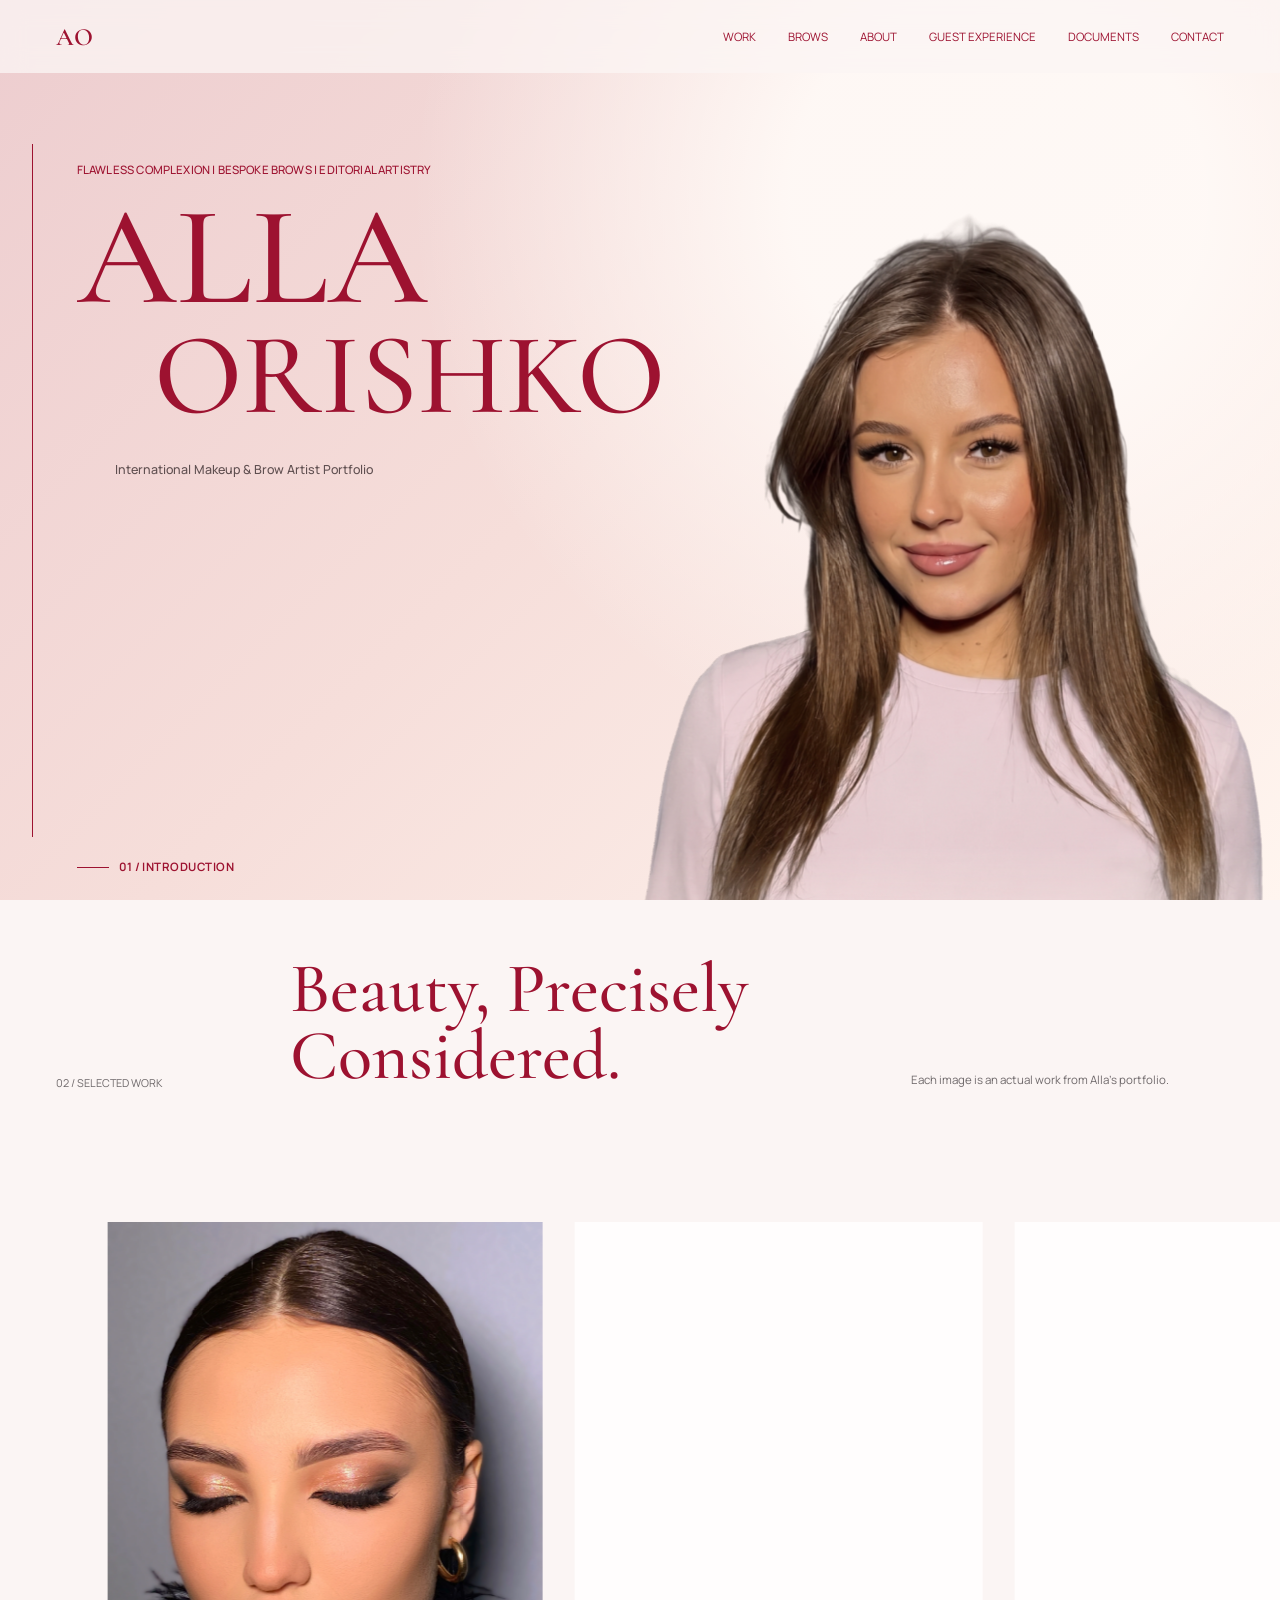
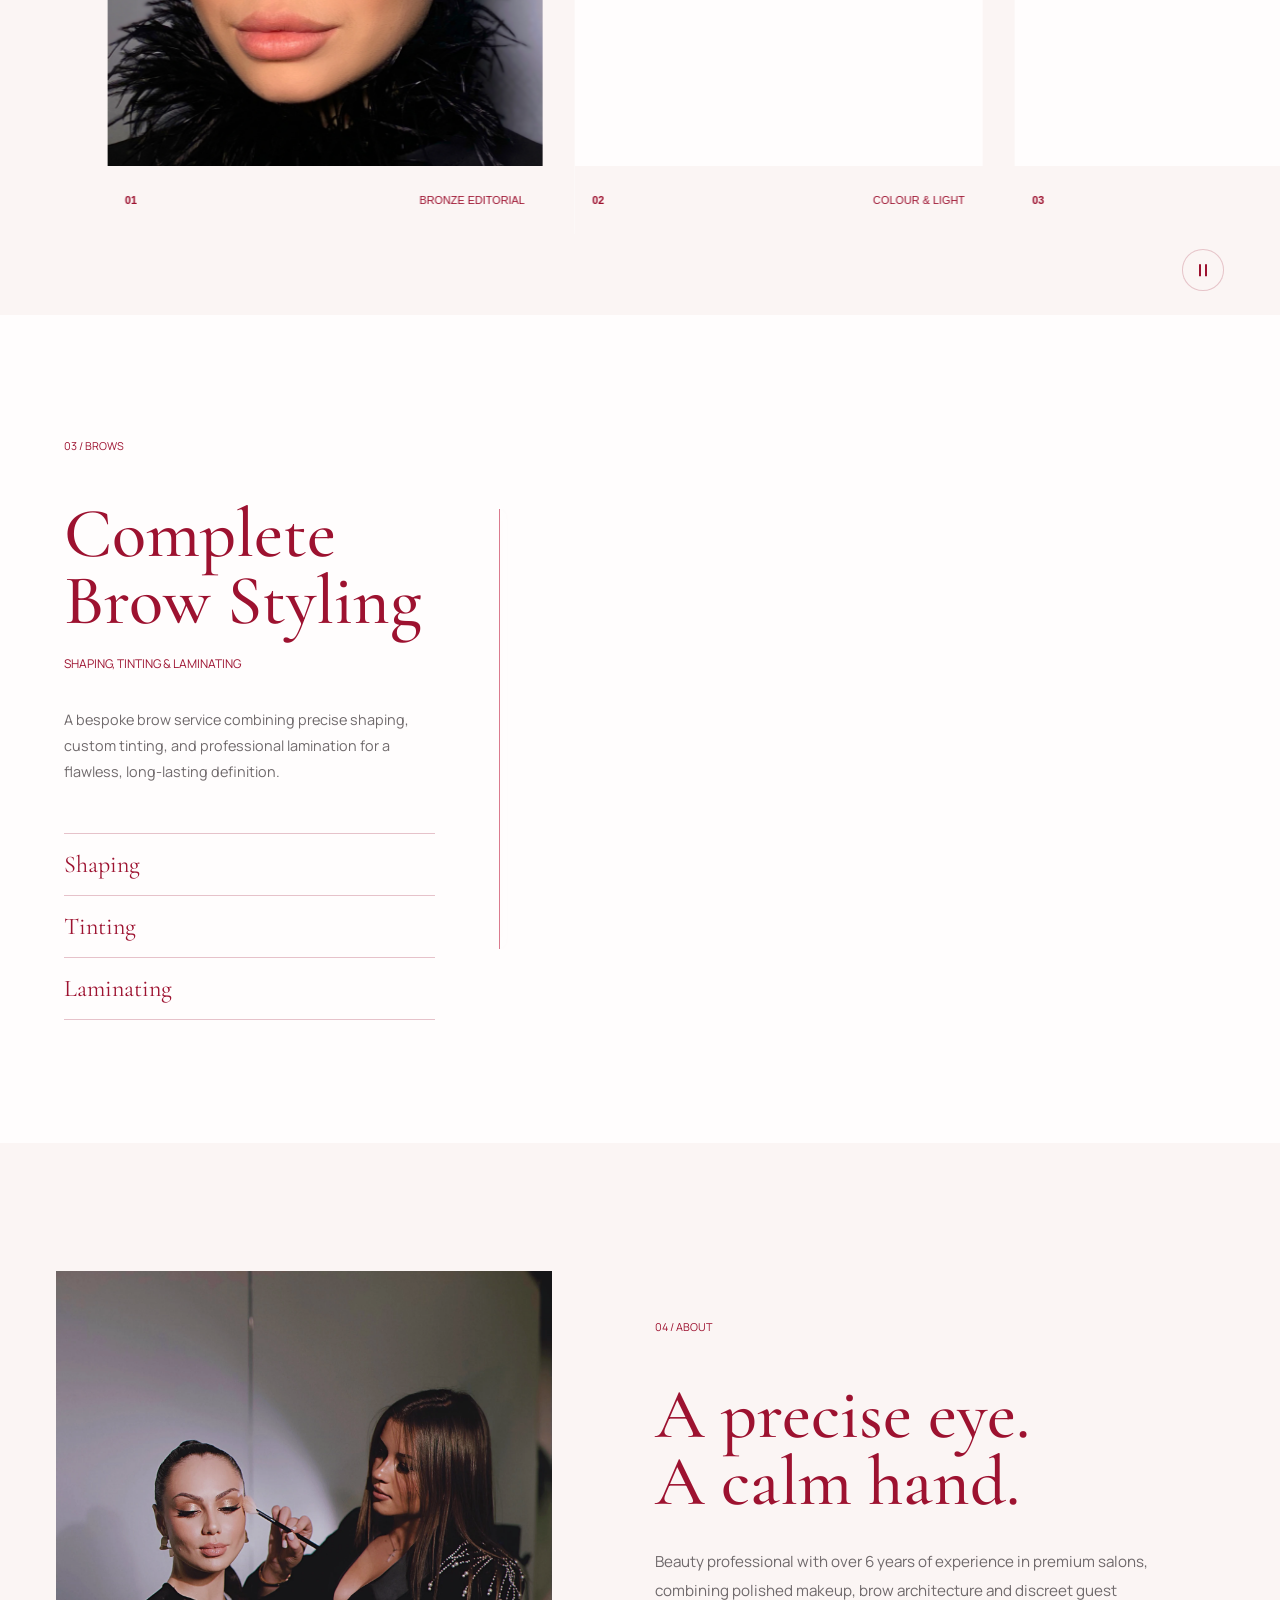
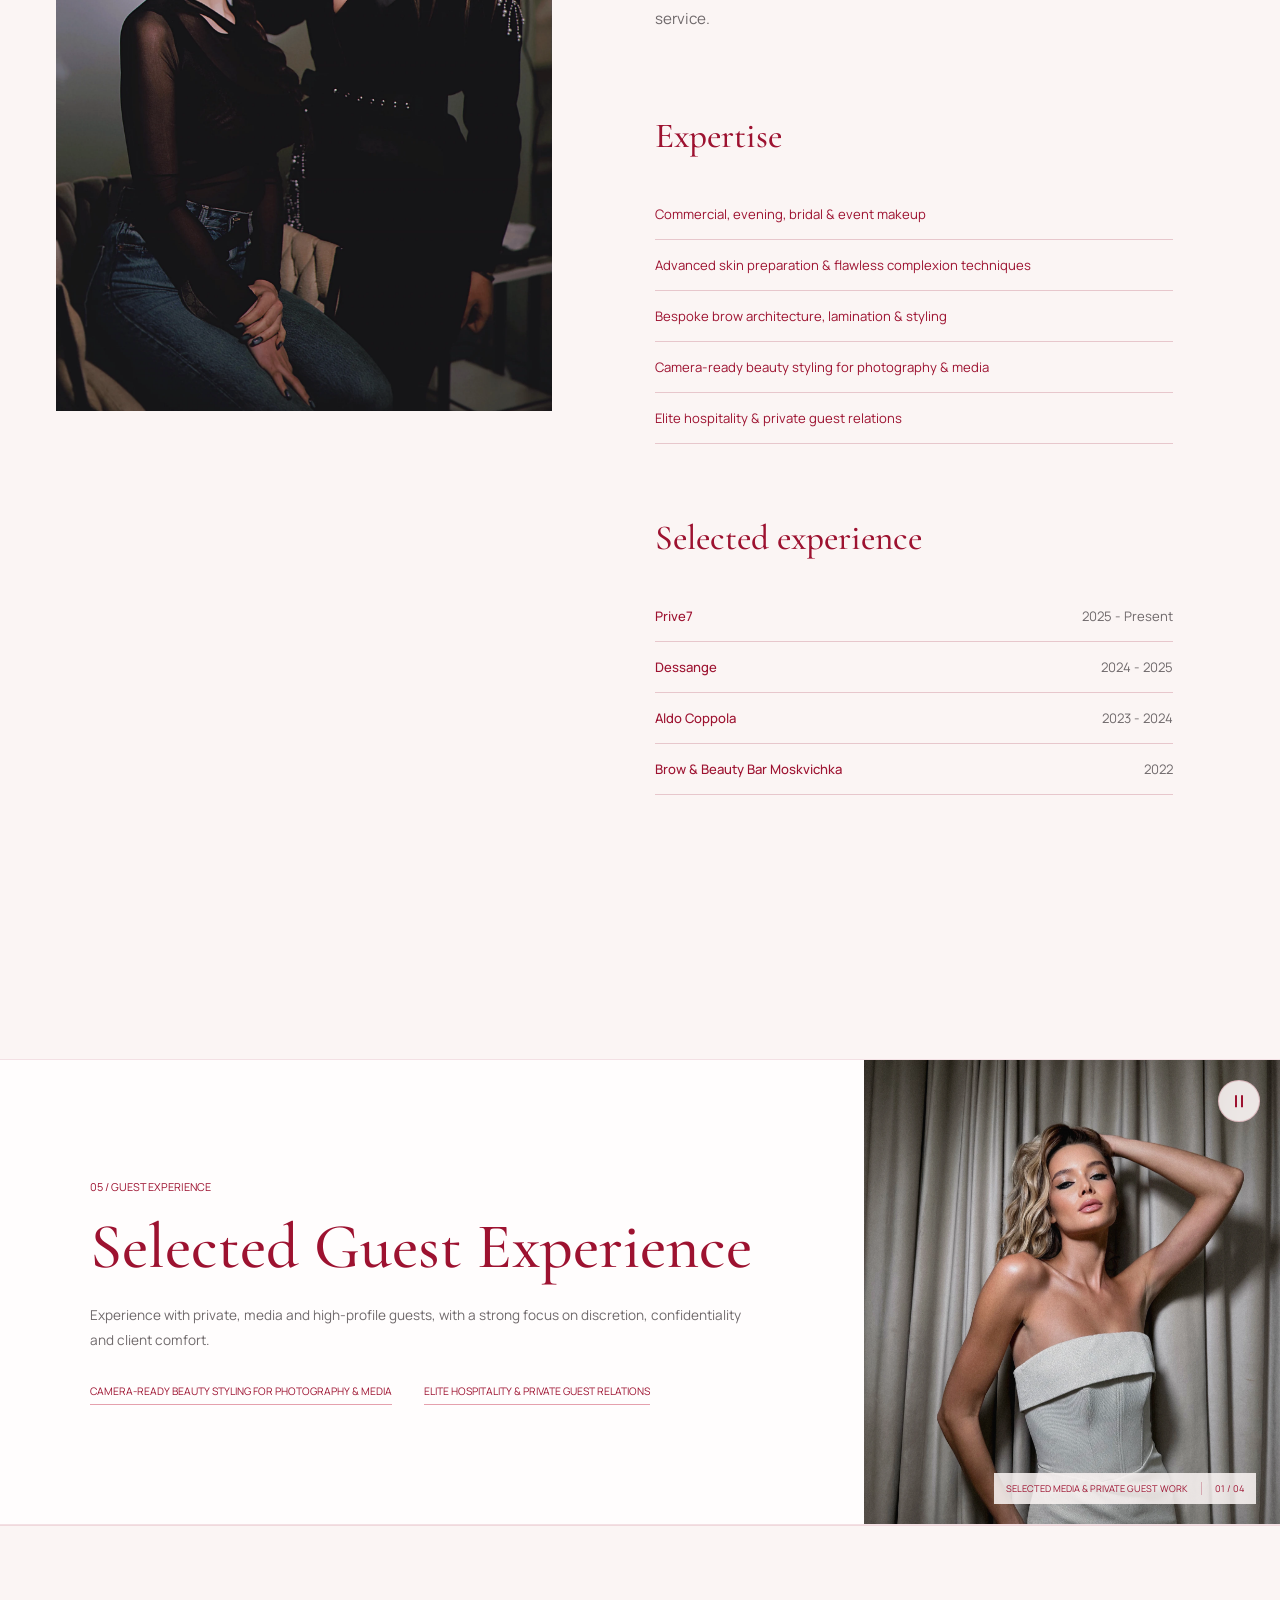
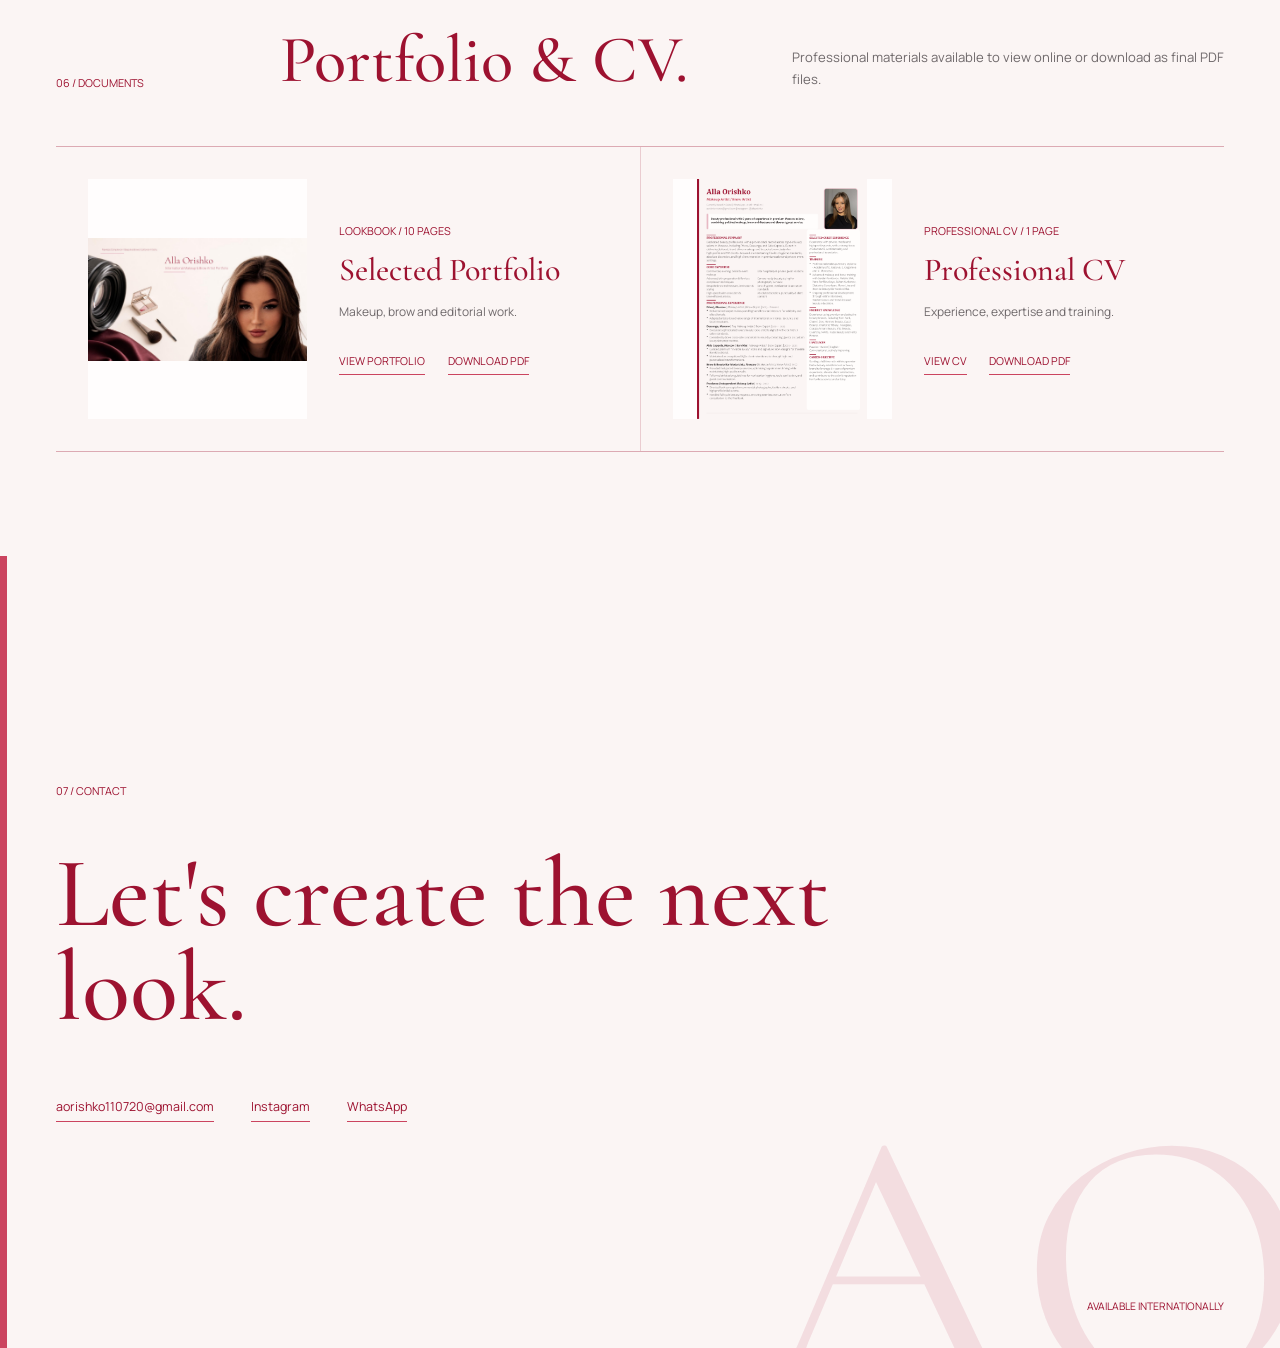
==== index.html @ 46d28783 "Replace guest experience portfolio images" ====
<!doctype html>
<html lang="en">
  <head>
    <meta charset="UTF-8" />
    <meta name="viewport" content="width=device-width, initial-scale=1, viewport-fit=cover" />
    <meta
      name="description"
      content="Alla Orishko, international makeup and brow artist. Selected beauty, editorial and brow work."
    />
    <meta property="og:title" content="Alla Orishko | Makeup &amp; Brow Artist" />
    <meta
      property="og:description"
      content="International makeup and brow artistry, selected client work and professional materials."
    />
    <meta property="og:type" content="website" />
    <meta property="og:url" content="https://aivideomotionru-cloud.github.io/alla-orishko-portfolio/" />
    <meta
      property="og:image"
      content="https://aivideomotionru-cloud.github.io/alla-orishko-portfolio/assets/alla-orishko-social.jpg"
    />
    <meta property="og:image:alt" content="Alla Orishko, international makeup and brow artist" />
    <meta name="twitter:card" content="summary_large_image" />
    <title>Alla Orishko | Makeup &amp; Brow Artist</title>
    <link rel="canonical" href="https://aivideomotionru-cloud.github.io/alla-orishko-portfolio/" />
    <link rel="icon" type="image/png" href="assets/favicon.png" />
    <link rel="stylesheet" href="styles.css?v=84" />
    <link rel="stylesheet" href="hero-rebuild.css?v=1" />
  </head>
  <body>
    <div class="scroll-progress" aria-hidden="true"></div>

    <header class="site-header">
      <a class="wordmark" href="#top" aria-label="Alla Orishko home">AO</a>
      <nav class="desktop-nav" aria-label="Primary navigation">
        <a href="#work">Work</a>
        <a href="#brows">Brows</a>
        <a href="#about">About</a>
        <a href="#guests">Guest Experience</a>
        <a href="#materials">Documents</a>
        <a href="#contact">Contact</a>
      </nav>
      <button class="menu-toggle" type="button" aria-expanded="false" aria-controls="mobile-menu">
        <span>Menu</span>
      </button>
    </header>

    <nav class="mobile-menu" id="mobile-menu" aria-label="Mobile navigation" hidden>
      <a href="#work">Work</a>
      <a href="#brows">Brows</a>
      <a href="#about">About</a>
      <a href="#guests">Guest Experience</a>
      <a href="#materials">Documents</a>
      <a href="#contact">Contact</a>
    </nav>

    <main id="top">
      <section class="hero" aria-labelledby="hero-title">
        <div class="hero-copy">
          <p class="hero-kicker reveal-copy">Flawless Complexion | Bespoke Brows | Editorial Artistry</p>
          <h1 id="hero-title" aria-label="Alla Orishko">
            <span class="title-line"><span>Alla</span></span>
            <span class="title-line title-line-surname"><span>Orishko</span></span>
          </h1>
          <p class="hero-note reveal-copy">International Makeup &amp; Brow Artist Portfolio</p>
        </div>

        <div class="hero-thread" aria-hidden="true"></div>
        <div class="hero-portrait-wrap" aria-label="Portrait of Alla Orishko">
          <img
            class="hero-portrait"
            src="assets/alla-higgsfield-fullsize-clean-v1.png"
            alt="Alla Orishko"
            width="1792"
            height="2400"
            decoding="async"
            fetchpriority="high"
          />
        </div>

        <p class="hero-index" aria-hidden="true">01 / INTRODUCTION</p>
        <a class="scroll-cue" href="#work" aria-label="Scroll to selected work">
          <span>Scroll</span>
          <span class="scroll-cue-line"></span>
        </a>
      </section>

      <section class="work-section" id="work" aria-labelledby="work-title">
        <div class="section-heading reveal-on-scroll">
          <p class="section-number">02 / SELECTED WORK</p>
          <h2 id="work-title">Beauty, Precisely Considered.</h2>
          <span>Each image is an actual work from Alla's portfolio.</span>
        </div>

        <div class="work-stage">
          <div class="work-viewport">
            <div class="work-track">
              <button class="work-frame work-frame-four-five" type="button" data-work="0">
                <img src="assets/work-bronze-original.webp" alt="Bronze editorial eye makeup by Alla Orishko" loading="lazy" decoding="async" />
                <span><b>01</b> Bronze Editorial</span>
              </button>
              <button class="work-frame work-frame-portrait" type="button" data-work="1">
                <img
                  src="assets/work-replacement-11.webp"
                  alt="Editorial green eye makeup and luminous skin by Alla Orishko"
                  loading="lazy"
                  decoding="async"
                />
                <span><b>02</b> Colour &amp; Light</span>
              </button>
              <button class="work-frame work-frame-soft-portrait" type="button" data-work="2">
                <img
                  src="assets/work-contemporary-nude.webp"
                  alt="Contemporary nude makeup with a soft satin finish by Alla Orishko"
                  loading="lazy"
                  decoding="async"
                />
                <span><b>03</b> Contemporary Nude</span>
              </button>
              <button class="work-frame work-frame-portrait" type="button" data-work="3">
                <img
                  src="assets/work-precision-liner.webp"
                  alt="Precision graphic liner and luminous complexion by Alla Orishko"
                  loading="lazy"
                  decoding="async"
                />
                <span><b>04</b> Precision Liner</span>
              </button>
            </div>
          </div>
          <button class="motion-toggle work-motion-toggle" type="button" aria-label="Pause work gallery" aria-pressed="false" title="Pause gallery">
            <span aria-hidden="true"></span>
          </button>
        </div>
      </section>

      <section class="brow-section" id="brows" aria-labelledby="brow-title">
        <div class="brow-copy reveal-on-scroll">
          <p class="section-number">03 / BROWS</p>
          <h2 id="brow-title">Complete Brow Styling</h2>
          <p class="brow-subtitle">Shaping, Tinting &amp; Laminating</p>
          <p>
            A bespoke brow service combining precise shaping, custom tinting, and professional
            lamination for a flawless, long-lasting definition.
          </p>
          <div class="service-list" aria-label="Brow services">
            <span>Shaping</span>
            <span>Tinting</span>
            <span>Laminating</span>
          </div>
        </div>
        <div class="brow-image reveal-on-scroll">
          <img
            src="assets/brow-complete-styling.webp"
            alt="Complete brow styling by Alla Orishko"
            loading="lazy"
            decoding="async"
          />
          <div class="focus-sweep" aria-hidden="true"></div>
        </div>
      </section>

      <section class="about-section" id="about" aria-labelledby="about-title">
        <div class="about-portrait reveal-on-scroll">
          <img src="assets/about-alla-at-work.webp" alt="Alla Orishko applying makeup to a client" loading="lazy" decoding="async" />
        </div>
        <div class="about-copy">
          <div class="about-intro reveal-on-scroll">
            <p class="section-number">04 / ABOUT</p>
            <h2 id="about-title">A precise eye.<br />A calm hand.</h2>
            <p>
              Beauty professional with over 6 years of experience in premium salons, combining
              polished makeup, brow architecture and discreet guest service.
            </p>
          </div>

          <div class="expertise reveal-on-scroll">
            <h3>Expertise</h3>
            <ul>
              <li>Commercial, evening, bridal &amp; event makeup</li>
              <li>Advanced skin preparation &amp; flawless complexion techniques</li>
              <li>Bespoke brow architecture, lamination &amp; styling</li>
              <li>Camera-ready beauty styling for photography &amp; media</li>
              <li>Elite hospitality &amp; private guest relations</li>
            </ul>
          </div>

          <div class="experience reveal-on-scroll">
            <h3>Selected experience</h3>
            <p><strong>Prive7</strong><span>2025 - Present</span></p>
            <p><strong>Dessange</strong><span>2024 - 2025</span></p>
            <p><strong>Aldo Coppola</strong><span>2023 - 2024</span></p>
            <p><strong>Brow &amp; Beauty Bar Moskvichka</strong><span>2022</span></p>
          </div>
        </div>
      </section>

      <section class="guest-section" id="guests" aria-labelledby="guest-title">
        <div class="guest-copy reveal-on-scroll">
          <p class="section-number">05 / GUEST EXPERIENCE</p>
          <h2 id="guest-title">Selected Guest Experience</h2>
          <p>
            Experience with private, media and high-profile guests, with a strong focus on
            discretion, confidentiality and client comfort.
          </p>
          <div class="guest-details" aria-label="Guest service expertise">
            <span>Camera-ready beauty styling for photography &amp; media</span>
            <span>Elite hospitality &amp; private guest relations</span>
          </div>
        </div>
        <figure class="guest-image reveal-on-scroll" aria-label="Selected guest makeup gallery">
          <button
            class="guest-carousel"
            type="button"
            aria-label="Enlarge the current selected guest work"
          >
            <img
              class="guest-slide guest-slide-01 is-active"
              src="assets/guest-portfolio-01.webp"
              alt="Editorial evening makeup from Alla Orishko's portfolio"
              aria-hidden="false"
              loading="lazy"
              decoding="async"
            />
            <img
              class="guest-slide guest-slide-02"
              src="assets/guest-portfolio-02.webp"
              alt="Luminous eye makeup from Alla Orishko's portfolio"
              aria-hidden="true"
              loading="lazy"
              decoding="async"
            />
            <img
              class="guest-slide guest-slide-03"
              src="assets/guest-portfolio-03.webp"
              alt="Camera-ready beauty makeup from Alla Orishko's portfolio"
              aria-hidden="true"
              loading="lazy"
              decoding="async"
            />
            <img
              class="guest-slide guest-slide-04"
              src="assets/guest-portfolio-04.webp"
              alt="Polished editorial makeup from Alla Orishko's portfolio"
              aria-hidden="true"
              loading="lazy"
              decoding="async"
            />
          </button>
          <figcaption>
            <span class="guest-caption-label">Selected media &amp; private guest work</span>
            <span class="guest-counter" aria-hidden="true">01 / 04</span>
          </figcaption>
          <button class="motion-toggle guest-motion-toggle" type="button" aria-label="Pause client gallery" aria-pressed="false" title="Pause gallery">
            <span aria-hidden="true"></span>
          </button>
        </figure>
      </section>

      <section class="materials-section" id="materials" aria-labelledby="materials-title">
        <div class="materials-heading reveal-on-scroll">
          <p class="section-number">06 / DOCUMENTS</p>
          <h2 id="materials-title">Portfolio &amp; CV.</h2>
          <p>Professional materials available to view online or download as final PDF files.</p>
        </div>

        <div class="materials-grid">
          <article class="material-item reveal-on-scroll">
            <a class="material-preview material-preview-wide" href="portfolio.html" aria-label="View Alla Orishko portfolio">
              <img src="assets/portfolio-cover.jpg" alt="Alla Orishko portfolio cover" loading="lazy" decoding="async" />
            </a>
            <div class="material-copy">
              <p>Lookbook / 10 pages</p>
              <h3>Selected Portfolio</h3>
              <span>Makeup, brow and editorial work.</span>
              <div class="material-actions">
                <a href="portfolio.html">View portfolio</a>
                <a href="documents/Alla_Orishko_Portfolio.pdf" download>Download PDF</a>
              </div>
            </div>
          </article>

          <article class="material-item reveal-on-scroll">
            <a class="material-preview material-preview-cv" href="cv.html" aria-label="View Alla Orishko CV">
              <img src="assets/cv-cover.png" alt="Alla Orishko professional CV" loading="lazy" decoding="async" />
            </a>
            <div class="material-copy">
              <p>Professional CV / 1 page</p>
              <h3>Professional CV</h3>
              <span>Experience, expertise and training.</span>
              <div class="material-actions">
                <a href="cv.html">View CV</a>
                <a href="documents/Alla_Orishko_CV.pdf" download>Download PDF</a>
              </div>
            </div>
          </article>
        </div>
      </section>

      <section class="contact-section" id="contact" aria-labelledby="contact-title">
        <p class="section-number">07 / CONTACT</p>
        <h2 id="contact-title">Let's create the next look.</h2>
        <div class="contact-links">
          <a href="mailto:aorishko110720@gmail.com">aorishko110720@gmail.com</a>
          <a href="https://www.instagram.com/allaorishko/" target="_blank" rel="noreferrer">Instagram</a>
          <a href="https://wa.me/79181179600" target="_blank" rel="noreferrer">WhatsApp</a>
        </div>
        <p class="availability">Available internationally</p>
      </section>
    </main>

    <dialog class="work-dialog" aria-label="Selected work viewer">
      <button class="dialog-close" type="button" aria-label="Close viewer">Close</button>
      <button class="dialog-arrow dialog-prev" type="button" aria-label="Previous work">Previous</button>
      <figure>
        <img src="assets/work-bronze-original.webp" alt="" />
        <figcaption><span>01 / 04</span><strong>Bronze Editorial</strong></figcaption>
      </figure>
      <button class="dialog-arrow dialog-next" type="button" aria-label="Next work">Next</button>
    </dialog>

    <dialog class="work-dialog guest-dialog" aria-label="Selected guest work viewer">
      <button class="dialog-close guest-dialog-close" type="button" aria-label="Close viewer">Close</button>
      <figure>
        <img src="assets/work-tina-aligned.webp" alt="" />
        <figcaption>
          <span>Selected media &amp; private guest work</span>
          <strong class="guest-dialog-count">01 / 04</strong>
        </figcaption>
      </figure>
    </dialog>

    <script src="app.js?v=32"></script>
  </body>
</html>
---- styles.css ----
@font-face {
  font-family: "Cormorant Alla";
  src: url("assets/CormorantGaramond.woff2") format("woff2");
  font-display: swap;
}

@font-face {
  font-family: "Manrope Alla";
  src: url("assets/Manrope.woff2") format("woff2");
  font-display: swap;
}

:root {
  --paper: #fbf5f4;
  --white: #fffdfd;
  --ink: #9d1230;
  --muted: #6f696b;
  --wine: #9d1230;
  --rose: #cb445f;
  --blush: #e8b9c4;
  --silver: #c8b5b0;
  --serif: "Cormorant Alla", Georgia, serif;
  --sans: "Manrope Alla", Arial, sans-serif;
  --page-pad: 3.5rem;
}

* {
  box-sizing: border-box;
}

html {
  scroll-behavior: smooth;
  background: var(--paper);
}

body {
  margin: 0;
  color: var(--ink);
  background: var(--paper);
  font-family: var(--sans);
  letter-spacing: 0;
  overflow-x: hidden;
}

body.menu-open {
  overflow: hidden;
}

body.dialog-open {
  position: fixed;
  right: 0;
  left: 0;
  width: 100%;
  overflow: hidden;
}

button,
a {
  color: inherit;
}

a {
  text-decoration: none;
}

img {
  display: block;
  max-width: 100%;
}

.scroll-progress {
  position: fixed;
  inset: 0 auto auto 0;
  z-index: 100;
  width: 0;
  height: 3px;
  background: var(--wine);
  pointer-events: none;
}

.site-header {
  position: fixed;
  inset: 0 0 auto 0;
  z-index: 80;
  display: flex;
  align-items: center;
  justify-content: space-between;
  padding: 1.35rem var(--page-pad);
  color: var(--ink);
  background: rgba(251, 245, 244, 0.78);
  backdrop-filter: blur(12px);
  mix-blend-mode: normal;
}

.wordmark {
  font-family: var(--serif);
  font-size: 1.55rem;
  font-weight: 600;
}

.desktop-nav {
  display: flex;
  gap: 2rem;
  font-size: 0.72rem;
  text-transform: uppercase;
}

.desktop-nav a,
.menu-toggle {
  position: relative;
}

.desktop-nav a::after,
.menu-toggle::after {
  position: absolute;
  right: 0;
  bottom: -0.35rem;
  left: 0;
  height: 1px;
  background: var(--wine);
  content: "";
  transform: scaleX(0);
  transform-origin: right;
  transition: transform 280ms ease;
}

.desktop-nav a:hover::after,
.desktop-nav a:focus-visible::after,
.menu-toggle:hover::after,
.menu-toggle:focus-visible::after {
  transform: scaleX(1);
  transform-origin: left;
}

.menu-toggle {
  display: none;
  border: 0;
  padding: 0;
  background: transparent;
  font: inherit;
  font-size: 0.72rem;
  text-transform: uppercase;
  cursor: pointer;
}

.mobile-menu {
  position: fixed;
  inset: 0;
  z-index: 70;
  display: grid;
  align-content: center;
  gap: 0.4rem;
  padding: var(--page-pad);
  background: var(--paper);
}

.mobile-menu[hidden] {
  display: none;
}

.mobile-menu a {
  font-family: var(--serif);
  font-size: 3rem;
  line-height: 1;
}

.hero {
  position: relative;
  min-height: 92svh;
  overflow: hidden;
  background: var(--paper);
  isolation: isolate;
}

.hero::before {
  position: absolute;
  inset: 0 auto 0 50%;
  z-index: 1;
  width: 1px;
  background: rgba(157, 18, 48, 0.07);
  content: "";
}

.hero-light-scene {
  position: absolute;
  inset: 0;
  z-index: 0;
  overflow: hidden;
  pointer-events: none;
}

.hero-light-scene img {
  width: 104%;
  height: 104%;
  max-width: none;
  object-fit: cover;
  object-position: center;
  transform: translate3d(-2%, -2%, 0) scale(1.02);
  animation: beauty-light-drift 14s ease-in-out infinite alternate;
  will-change: transform;
}

.hero-light-scene .hero-background-art {
  object-position: center bottom;
}

@keyframes beauty-light-drift {
  from {
    transform: translate3d(-2.5%, -2%, 0) scale(1.02);
  }

  to {
    transform: translate3d(-0.5%, -1%, 0) scale(1.055);
  }
}

.hero-copy {
  position: absolute;
  top: 22%;
  left: var(--page-pad);
  z-index: 5;
  width: min(52rem, 57vw);
}

.hero-kicker,
.hero-note,
.text-link,
.section-number,
.section-heading > p {
  font-size: 0.68rem;
  text-transform: uppercase;
}

.hero-kicker {
  position: relative;
  z-index: 4;
  margin: 0 0 1.75rem;
  color: var(--wine);
}

.hero h1 {
  position: relative;
  z-index: 1;
  margin: 0;
  color: var(--wine);
  font-family: var(--serif);
  font-size: 11.2rem;
  font-weight: 500;
  line-height: 0.72;
  text-transform: uppercase;
}

.title-line {
  display: block;
  overflow: hidden;
  padding-bottom: 0.12em;
  will-change: transform;
}

.title-line > span {
  display: block;
  transform: translateY(115%);
}

.title-line-indent {
  margin-left: 2.75rem;
}

.title-line-surname {
  margin-top: 0.05em;
  margin-left: 7.5rem;
  font-size: 0.82em;
  line-height: 0.78;
}

.hero-note {
  position: relative;
  z-index: 4;
  width: 21rem;
  margin: 2.3rem 0 1.6rem 3rem;
  color: var(--muted);
  line-height: 1.8;
  text-transform: none;
}

.text-link {
  position: relative;
  z-index: 4;
  display: inline-block;
  margin-left: 3rem;
  padding-bottom: 0.35rem;
  border-bottom: 1px solid var(--rose);
}

.reveal-copy {
  opacity: 0;
  transform: translateY(16px);
}

.hero-portrait-wrap {
  position: absolute;
  right: -1.5%;
  bottom: -8%;
  z-index: 2;
  width: min(49rem, 51vw);
  height: 94%;
  overflow: visible;
  clip-path: inset(100% 0 0 0);
}

.hero-portrait-wrap::after {
  display: none;
  position: absolute;
  inset: 48% 0 0;
  z-index: 2;
  pointer-events: none;
  background: linear-gradient(
    to bottom,
    transparent 0%,
    rgba(251, 245, 244, 0.08) 12%,
    rgba(232, 185, 196, 0.24) 35%,
    rgba(251, 245, 244, 0.76) 68%,
    var(--paper) 92%
  );
  content: "";
  -webkit-mask-image: linear-gradient(
    to right,
    transparent 0%,
    rgba(0, 0, 0, 0.12) 12%,
    rgba(0, 0, 0, 0.62) 30%,
    #000 48%
  );
  mask-image: linear-gradient(
    to right,
    transparent 0%,
    rgba(0, 0, 0, 0.12) 12%,
    rgba(0, 0, 0, 0.62) 30%,
    #000 48%
  );
}

.hero-portrait-wrap::before {
  display: none;
  position: absolute;
  inset: 47% auto 0 0;
  z-index: 3;
  width: 57%;
  pointer-events: none;
  background: radial-gradient(
    ellipse 112% 100% at 0% 100%,
    var(--paper) 0%,
    rgba(251, 245, 244, 0.98) 28%,
    rgba(251, 245, 244, 0.78) 46%,
    rgba(251, 245, 244, 0.3) 64%,
    transparent 82%
  );
  content: "";
}

.hero-architecture {
  position: absolute;
  inset: 0;
  z-index: 0;
  width: 100%;
  height: 100%;
  margin: 0;
  overflow: hidden;
  opacity: 0.92;
}

.hero-architecture img {
  width: 100%;
  height: 100%;
  object-fit: cover;
  object-position: center bottom;
}

.hero-runway-foreground {
  position: absolute;
  inset: 0;
  z-index: 3;
  width: 100%;
  height: 100%;
  margin: 0;
  overflow: hidden;
  pointer-events: none;
  -webkit-mask-image: linear-gradient(
    to bottom,
    transparent 0%,
    transparent 72%,
    rgba(0, 0, 0, 0.42) 80%,
    #000 88%
  );
  mask-image: linear-gradient(
    to bottom,
    transparent 0%,
    transparent 72%,
    rgba(0, 0, 0, 0.42) 80%,
    #000 88%
  );
}

.hero-runway-foreground img {
  width: 100%;
  height: 100%;
  object-fit: cover;
  object-position: center bottom;
}

.hero-backdrop {
  position: absolute;
  top: 70%;
  right: 0;
  z-index: 3;
  width: 48vw;
  height: 6.5rem;
  overflow: hidden;
  border-top: 1px solid rgba(157, 18, 48, 0.28);
  border-bottom: 1px solid rgba(157, 18, 48, 0.28);
}

.hero-backdrop::before {
  content: none;
}

.hero-backdrop::after {
  content: none;
}

.hero-strip {
  position: relative;
  width: 100%;
  height: 100%;
  margin: 0;
  overflow: hidden;
  background: var(--blush);
}

.hero-strip img {
  width: 100%;
  height: 100%;
  object-fit: cover;
  object-position: center 24%;
  filter: saturate(0.84) contrast(0.96);
}

.hero-portrait {
  position: absolute;
  top: auto;
  right: 0;
  bottom: 0;
  left: auto;
  width: 100%;
  max-width: 100%;
  height: 100%;
  object-fit: contain;
  object-position: center bottom;
  transform: none;
  mask-image: linear-gradient(
    to bottom,
    #000 0%,
    #000 82%,
    rgba(0, 0, 0, 0.92) 87%,
    rgba(0, 0, 0, 0.48) 93%,
    transparent 100%
  );
  -webkit-mask-image: linear-gradient(
    to bottom,
    #000 0%,
    #000 82%,
    rgba(0, 0, 0, 0.92) 87%,
    rgba(0, 0, 0, 0.48) 93%,
    transparent 100%
  );
}

.hero-light-haze {
  position: absolute;
  right: 0;
  bottom: 0;
  left: 0;
  z-index: 1;
  height: 20%;
  pointer-events: none;
  background: url("assets/hero-beauty-light-v1.webp") center bottom / 104% auto no-repeat;
  opacity: 0.52;
  -webkit-mask-image: linear-gradient(to bottom, transparent 0%, rgba(0, 0, 0, 0.12) 18%, rgba(0, 0, 0, 0.7) 62%, #000 100%);
  mask-image: linear-gradient(to bottom, transparent 0%, rgba(0, 0, 0, 0.12) 18%, rgba(0, 0, 0, 0.7) 62%, #000 100%);
}

.hero-cloud-veil {
  position: absolute;
  right: -3%;
  bottom: -7%;
  z-index: 3;
  width: min(55rem, 59vw);
  height: 20%;
  overflow: hidden;
  pointer-events: none;
  opacity: 0.64;
  filter: blur(8px);
  transform: scale(1.045);
}

.hero-cloud-veil::before,
.hero-cloud-veil::after {
  position: absolute;
  inset: 0;
  content: "";
}

.hero-cloud-veil::before {
  background:
    linear-gradient(102deg, rgba(232, 185, 196, 0.32) 0%, rgba(251, 245, 244, 0.22) 46%, rgba(232, 185, 196, 0.12) 74%, transparent 100%),
    radial-gradient(ellipse 37% 55% at 12% 74%, rgba(251, 245, 244, 0.86) 0 24%, rgba(232, 185, 196, 0.42) 45%, transparent 72%),
    radial-gradient(ellipse 34% 49% at 89% 72%, rgba(251, 245, 244, 0.84) 0 25%, rgba(232, 185, 196, 0.38) 46%, transparent 73%),
    radial-gradient(ellipse 50% 32% at 51% 95%, rgba(251, 245, 244, 0.68) 0 30%, rgba(232, 185, 196, 0.3) 58%, transparent 79%),
    linear-gradient(to top, rgba(251, 245, 244, 0.88) 0%, rgba(232, 185, 196, 0.28) 34%, transparent 72%);
}

.hero-cloud-veil::after {
  inset: 18% -8% -8%;
  background:
    radial-gradient(ellipse 31% 45% at 26% 65%, rgba(251, 245, 244, 0.56) 0 26%, transparent 70%),
    radial-gradient(ellipse 35% 42% at 73% 68%, rgba(251, 245, 244, 0.52) 0 25%, transparent 72%);
  opacity: 0.72;
  animation: cloud-veil-drift 16s ease-in-out infinite alternate;
}

@keyframes cloud-veil-drift {
  from {
    transform: translate3d(-1.2%, 0, 0) scale(1.01);
  }

  to {
    transform: translate3d(1.2%, -1.5%, 0) scale(1.04);
  }
}

.hero-overprint {
  position: absolute;
  top: 61%;
  right: 28vw;
  z-index: 4;
  margin: 0;
  color: var(--wine);
  font-family: var(--serif);
  font-size: clamp(4.6rem, 7vw, 7.4rem);
  font-weight: 500;
  line-height: 0.8;
  text-transform: uppercase;
  white-space: nowrap;
}

.hero-thread {
  position: absolute;
  z-index: 4;
  top: 19%;
  left: 2.1rem;
  width: 1px;
  height: 0;
  background: var(--wine);
}

.hero-index {
  position: absolute;
  bottom: 2rem;
  left: var(--page-pad);
  z-index: 5;
  margin: 0;
  font-size: 0.58rem;
  color: var(--muted);
}

.scroll-cue {
  display: none;
  position: absolute;
  align-items: center;
  gap: 0.8rem;
  font-size: 0.58rem;
  text-transform: uppercase;
  transform: rotate(90deg) translateX(-100%);
  transform-origin: right bottom;
}

.scroll-cue-line {
  width: 3.4rem;
  height: 1px;
  overflow: hidden;
  background: var(--silver);
}

.work-section {
  padding-top: 3.5rem;
  background: var(--paper);
}

.work-section,
.brow-section,
.about-section,
.guest-section,
.materials-section,
.contact-section {
  scroll-margin-top: 4.75rem;
}

.section-heading {
  display: grid;
  grid-template-columns: 0.55fr 1.6fr 0.85fr;
  align-items: end;
  gap: 2rem;
  padding: 0 var(--page-pad) 3.2rem;
}

.section-heading > p,
.section-heading > span {
  margin: 0;
  color: var(--muted);
}

.section-heading h2,
.brow-copy h2,
.about-copy h2,
.contact-section h2 {
  margin: 0;
  font-family: var(--serif);
  font-size: 4.4rem;
  font-weight: 500;
  line-height: 0.95;
}

.section-heading > span {
  max-width: 17rem;
  font-size: 0.72rem;
  line-height: 1.7;
}

.work-stage {
  position: relative;
  height: min(52rem, 86svh);
}

.work-viewport {
  position: relative;
  display: flex;
  height: 100%;
  align-items: center;
  overflow: hidden;
}

.work-track {
  display: flex;
  width: max-content;
  align-items: center;
  gap: 2rem;
  padding: 0 12vw;
  will-change: transform;
}

.work-frame {
  position: relative;
  display: grid;
  flex: none;
  height: 68vh;
  grid-template-rows: minmax(0, 1fr) 4.25rem;
  overflow: hidden;
  border: 0;
  padding: 0;
  background: var(--white);
  cursor: pointer;
}

.work-frame-clone {
  pointer-events: none;
  cursor: default;
}

.motion-toggle {
  position: absolute;
  z-index: 6;
  width: 2.6rem;
  height: 2.6rem;
  border: 1px solid rgba(157, 18, 48, 0.22);
  border-radius: 50%;
  padding: 0;
  color: var(--wine);
  background: rgba(251, 245, 244, 0.9);
  backdrop-filter: blur(10px);
  cursor: pointer;
}

.motion-toggle span::before,
.motion-toggle span::after {
  position: absolute;
  top: 50%;
  width: 2px;
  height: 0.72rem;
  background: currentColor;
  content: "";
  transform: translateY(-50%);
}

.motion-toggle span::before {
  left: calc(50% - 4px);
}

.motion-toggle span::after {
  right: calc(50% - 4px);
}

.motion-toggle.is-paused span::before {
  left: calc(50% - 3px);
  width: 0;
  height: 0;
  border-top: 6px solid transparent;
  border-bottom: 6px solid transparent;
  border-left: 9px solid currentColor;
  background: transparent;
  transform: translateY(-50%);
}

.motion-toggle.is-paused span::after {
  display: none;
}

.motion-toggle:hover,
.motion-toggle:focus-visible {
  border-color: var(--rose);
  outline: 2px solid transparent;
  background: var(--paper);
}

.work-motion-toggle {
  right: var(--page-pad);
  bottom: 1.5rem;
}

.work-frame-square {
  width: calc(68vh - 4.25rem);
}

.work-frame-portrait {
  width: calc(51vh - 3.1875rem);
}

.work-frame-soft-portrait {
  width: calc(54.675vh - 3.417rem);
}

.work-frame-four-five {
  width: calc(54.4vh - 3.4rem);
}

.work-frame-tina {
  width: 43rem;
  height: 68vh;
}

.work-frame-tina img {
  width: 82%;
  height: 82%;
  align-self: center;
  justify-self: center;
}

.work-frame img {
  width: 100%;
  height: 100%;
  object-fit: contain;
  transition: transform 700ms cubic-bezier(0.2, 0.75, 0.2, 1), filter 500ms ease;
}

.work-frame > span {
  display: flex;
  min-height: 4.25rem;
  align-items: center;
  justify-content: space-between;
  padding: 1rem 1.1rem;
  background: rgba(251, 245, 244, 0.92);
  font-size: 0.68rem;
  text-transform: uppercase;
}

.work-frame:hover img,
.work-frame:focus-visible img {
  transform: scale(1.025);
}

.brow-section {
  display: grid;
  grid-template-columns: 0.78fr 1.22fr;
  min-height: 92svh;
  background: var(--white);
}

.brow-image {
  position: relative;
  min-height: 0;
  aspect-ratio: 16 / 9;
  align-self: center;
  overflow: hidden;
  background: var(--white);
}

.brow-image img {
  width: 100%;
  height: 100%;
  object-fit: contain;
  object-position: center;
}

.brow-image.reveal-on-scroll {
  opacity: 1;
  transform: none;
}

.brow-image::after {
  position: absolute;
  inset: 0;
  z-index: 2;
  background: var(--white);
  content: "";
  transform: translateX(0);
  transition: transform 1150ms cubic-bezier(0.18, 0.76, 0.18, 1);
}

.brow-image.is-visible::after {
  transform: translateX(101%);
}

.focus-sweep {
  position: absolute;
  inset: 0 auto 0 0;
  z-index: 3;
  width: 1px;
  background: rgba(203, 68, 95, 0.7);
  box-shadow: 0 0 14px rgba(251, 245, 244, 0.9);
  animation: focus-sweep 6.5s ease-in-out infinite;
}

@keyframes focus-sweep {
  0%, 18% {
    left: 0;
    opacity: 0;
  }
  48%, 70% {
    left: calc(100% - 1px);
    opacity: 0.72;
  }
  100% {
    left: calc(100% - 1px);
    opacity: 0;
  }
}

.brow-copy {
  align-self: center;
  padding: 6rem 5vw;
}

.section-number {
  margin: 0 0 3rem;
  color: var(--wine);
}

.brow-copy h2 {
  color: var(--wine);
}

.brow-subtitle {
  margin: 1.25rem 0 2.2rem;
  color: var(--wine);
  font-size: 0.75rem;
  text-transform: uppercase;
}

.brow-copy > p:not(.section-number, .brow-subtitle) {
  max-width: 33rem;
  color: var(--muted);
  font-size: 0.9rem;
  line-height: 1.8;
}

.service-list {
  display: grid;
  margin-top: 3rem;
  border-top: 1px solid rgba(157, 18, 48, 0.25);
}

.service-list span {
  padding: 1rem 0;
  border-bottom: 1px solid rgba(157, 18, 48, 0.25);
  font-family: var(--serif);
  font-size: 1.5rem;
  opacity: 0;
  transform: translateX(-18px);
  transition: opacity 700ms ease, transform 800ms cubic-bezier(0.2, 0.72, 0.2, 1);
}

.brow-copy.is-visible .service-list span {
  opacity: 1;
  transform: translateX(0);
}

.brow-copy.is-visible .service-list span:nth-child(2) {
  transition-delay: 100ms;
}

.brow-copy.is-visible .service-list span:nth-child(3) {
  transition-delay: 200ms;
}

.about-section {
  display: grid;
  grid-template-columns: 0.85fr 1.15fr;
  padding: 8rem var(--page-pad);
  background: var(--paper);
}

.about-portrait {
  position: sticky;
  top: 8rem;
  align-self: start;
  height: calc(100svh - 10rem);
  overflow: hidden;
  background: var(--white);
}

.about-portrait img {
  width: 100%;
  height: 100%;
  object-fit: cover;
  object-position: center 46%;
  filter: brightness(1.04) saturate(0.86) contrast(0.96);
}

.about-copy {
  padding: 3rem 4vw 4rem 8vw;
}

.about-copy h2 {
  color: var(--wine);
}

.about-intro > p:last-child {
  max-width: 35rem;
  margin: 2rem 0 5rem;
  color: var(--muted);
  font-size: 0.95rem;
  line-height: 1.9;
}

.about-copy h3 {
  margin: 0 0 2rem;
  font-family: var(--serif);
  font-size: 2.2rem;
  font-weight: 500;
}

.expertise,
.experience {
  margin-bottom: 4.5rem;
}

.expertise ul {
  margin: 0;
  padding: 0;
  list-style: none;
}

.expertise li,
.experience p {
  margin: 0;
  padding: 1rem 0;
  border-bottom: 1px solid rgba(157, 18, 48, 0.2);
  font-size: 0.82rem;
}

.experience p {
  display: flex;
  justify-content: space-between;
  gap: 1rem;
}

.experience strong {
  font-weight: 500;
}

.experience span {
  color: var(--muted);
}

.guest-section {
  display: grid;
  min-height: 29rem;
  grid-template-columns: 1.35fr 0.65fr;
  overflow: hidden;
  border-top: 1px solid rgba(157, 18, 48, 0.12);
  border-bottom: 1px solid rgba(157, 18, 48, 0.12);
  background: var(--white);
}

.guest-copy {
  align-self: center;
  padding: 5.5rem 7vw;
}

.guest-copy .section-number {
  margin-bottom: 1.5rem;
}

.guest-copy h2 {
  max-width: 48rem;
  margin: 0;
  color: var(--wine);
  font-family: var(--serif);
  font-size: clamp(3.6rem, 5vw, 6rem);
  font-weight: 500;
  line-height: 0.9;
}

.guest-copy > p:not(.section-number) {
  max-width: 42rem;
  margin: 1.7rem 0 2rem;
  color: var(--muted);
  font-size: 0.85rem;
  line-height: 1.8;
}

.guest-details {
  display: flex;
  flex-wrap: wrap;
  gap: 0.8rem 2rem;
}

.guest-details span {
  padding-bottom: 0.4rem;
  border-bottom: 1px solid rgba(203, 68, 95, 0.5);
  color: var(--wine);
  font-size: 0.65rem;
  text-transform: uppercase;
}

.guest-image {
  position: relative;
  min-height: 29rem;
  margin: 0;
  overflow: hidden;
  background: var(--paper);
}

.guest-motion-toggle {
  top: 1.25rem;
  right: 1.25rem;
}

.guest-carousel {
  position: absolute;
  inset: 0;
  border: 0;
  padding: 0;
  overflow: hidden;
  background: transparent;
  cursor: zoom-in;
}

.guest-carousel:focus-visible {
  outline: 2px solid var(--rose);
  outline-offset: -4px;
}

.guest-image::after {
  position: absolute;
  inset: 0;
  pointer-events: none;
  background: linear-gradient(to right, var(--white) 0%, rgba(251, 245, 244, 0.72) 11%, transparent 39%);
  content: "";
}

.guest-image .guest-slide {
  position: absolute;
  inset: 0;
  width: 100%;
  height: 100%;
  object-fit: cover;
  opacity: 0;
  clip-path: circle(8% at 50% 45%);
  filter: brightness(1.08) saturate(0.72) contrast(0.94) blur(16px);
  transform: scale(0.12) rotate(22deg);
  transform-origin: 50% 45%;
  transition:
    opacity 240ms ease,
    filter 1500ms cubic-bezier(.2,.72,.2,1),
    transform 1500ms cubic-bezier(.2,.72,.2,1),
    clip-path 1500ms cubic-bezier(.2,.72,.2,1);
  will-change: opacity, filter, transform, clip-path;
}

.guest-image .guest-slide.is-active {
  z-index: 1;
  opacity: 1;
  clip-path: circle(75% at 50% 45%);
  filter: brightness(1.03) saturate(0.9) contrast(0.98) blur(0);
  transform: scale(1) rotate(0);
}

.guest-carousel.is-collapsing .guest-slide.is-active {
  opacity: 0.22;
  clip-path: circle(8% at 50% 45%);
  filter: brightness(1.08) saturate(0.72) contrast(0.94) blur(16px);
  transform: scale(0.12) rotate(22deg);
}

.guest-slide-01 {
  object-position: center 54%;
}

.guest-slide-02 {
  object-position: center 43%;
}

.guest-slide-03 {
  object-position: center 48%;
}

.guest-slide-04 {
  object-position: center 44%;
}

.guest-image figcaption {
  position: absolute;
  right: 1.5rem;
  bottom: 1.3rem;
  z-index: 2;
  display: flex;
  align-items: center;
  justify-content: flex-end;
  width: 16.4rem;
  box-sizing: border-box;
  padding: 0.55rem 0.75rem;
  overflow: hidden;
  color: var(--wine);
  background: rgba(251, 245, 244, 0.86);
  font-size: 0.58rem;
  white-space: nowrap;
  text-transform: uppercase;
  transition: width 1500ms cubic-bezier(.2,.72,.2,1);
}

.guest-caption-label {
  max-width: 13.3rem;
  margin-right: auto;
  overflow: hidden;
  opacity: 1;
  transition:
    max-width 1200ms cubic-bezier(.2,.72,.2,1),
    opacity 450ms ease 550ms;
}

.guest-image.is-transitioning figcaption {
  width: 4.65rem;
}

.guest-image.is-transitioning .guest-caption-label {
  max-width: 0;
  opacity: 0;
  transition:
    max-width 1000ms cubic-bezier(.2,.72,.2,1),
    opacity 250ms ease;
}

.guest-counter {
  flex: 0 0 auto;
  padding-left: 0.8rem;
  border-left: 1px solid rgba(157, 18, 48, 0.28);
  color: var(--wine);
}

.materials-section {
  padding: 6.5rem var(--page-pad);
  border-top: 1px solid rgba(157, 18, 48, 0.12);
  background: var(--paper);
  scroll-margin-top: 4.5rem;
}

.materials-heading {
  display: grid;
  grid-template-columns: 0.4fr 1fr 0.9fr;
  align-items: end;
  gap: 2rem;
  margin-bottom: 3.5rem;
}

.materials-heading .section-number,
.materials-heading h2,
.materials-heading > p:last-child {
  margin: 0;
}

.materials-heading h2 {
  color: var(--wine);
  font-family: var(--serif);
  font-size: clamp(3.6rem, 5.2vw, 6rem);
  font-weight: 500;
  line-height: 0.9;
}

.materials-heading > p:last-child {
  max-width: 27rem;
  color: var(--muted);
  font-size: 0.82rem;
  line-height: 1.7;
}

.materials-grid {
  display: grid;
  grid-template-columns: repeat(2, minmax(0, 1fr));
  gap: 1px;
  border-top: 1px solid rgba(157, 18, 48, 0.18);
  border-bottom: 1px solid rgba(157, 18, 48, 0.18);
  background: rgba(157, 18, 48, 0.18);
}

.material-item {
  display: grid;
  min-height: 19rem;
  grid-template-columns: minmax(13rem, 0.9fr) 1.1fr;
  gap: 2rem;
  align-items: center;
  padding: 2rem;
  background: var(--paper);
}

.material-preview {
  display: flex;
  width: 100%;
  height: 15rem;
  align-items: center;
  justify-content: center;
  overflow: hidden;
  background: var(--white);
}

.material-preview img {
  width: 100%;
  height: 100%;
  object-fit: contain;
  transition: transform 650ms cubic-bezier(0.2, 0.72, 0.2, 1);
}

.material-preview:hover img,
.material-preview:focus-visible img {
  transform: scale(1.025);
}

.material-copy > p {
  margin: 0 0 1rem;
  color: var(--wine);
  font-size: 0.68rem;
  text-transform: uppercase;
}

.material-copy h3 {
  margin: 0 0 0.8rem;
  color: var(--wine);
  font-family: var(--serif);
  font-size: 2rem;
  font-weight: 500;
  line-height: 1;
}

.material-copy > span {
  color: var(--muted);
  font-size: 0.75rem;
  line-height: 1.6;
}

.material-actions {
  display: flex;
  flex-wrap: wrap;
  gap: 0.9rem 1.4rem;
  margin-top: 2rem;
}

.material-actions a {
  padding-bottom: 0.35rem;
  border-bottom: 1px solid var(--rose);
  color: var(--wine);
  font-size: 0.68rem;
  text-transform: uppercase;
}

.contact-section {
  position: relative;
  display: flex;
  min-height: 88svh;
  flex-direction: column;
  justify-content: center;
  padding: 7rem var(--page-pad);
  overflow: hidden;
  color: var(--wine);
  background:
    linear-gradient(90deg, var(--rose) 0 0.45rem, transparent 0.45rem),
    var(--paper);
}

.contact-section::after {
  position: absolute;
  right: -2rem;
  bottom: -7rem;
  color: rgba(232, 185, 196, 0.42);
  content: "AO";
  font-family: var(--serif);
  font-size: 24rem;
  line-height: 1;
}

.contact-section .section-number {
  color: var(--wine);
}

.contact-section h2 {
  position: relative;
  z-index: 1;
  max-width: 55rem;
  font-size: 6.2rem;
}

.contact-links {
  position: relative;
  z-index: 1;
  display: flex;
  flex-wrap: wrap;
  gap: 1rem 2.3rem;
  margin-top: 4rem;
}

.contact-links a {
  padding-bottom: 0.35rem;
  border-bottom: 1px solid var(--rose);
  font-size: 0.78rem;
}

.availability {
  position: absolute;
  right: var(--page-pad);
  bottom: 2.2rem;
  z-index: 1;
  margin: 0;
  font-size: 0.65rem;
  text-transform: uppercase;
}

.reveal-on-scroll {
  opacity: 0;
  transform: translateY(42px);
  transition: opacity 800ms ease, transform 900ms cubic-bezier(0.2, 0.72, 0.2, 1);
}

.reveal-on-scroll.is-visible {
  opacity: 1;
  transform: translateY(0);
}

.work-dialog {
  box-sizing: border-box;
  width: 100%;
  max-width: none;
  height: 100vh;
  height: 100svh;
  max-height: none;
  margin: 0;
  border: 0;
  padding: 2rem;
  overflow: hidden;
  color: var(--ink);
  background: var(--white);
}

.work-dialog::backdrop {
  background: rgba(23, 21, 22, 0.35);
}

.work-dialog[open] {
  display: grid;
  grid-template-columns: 7rem 1fr 7rem;
  align-items: center;
}

.work-dialog figure {
  display: grid;
  width: min(70rem, 76vw);
  height: calc(100vh - 7rem);
  height: calc(100svh - 7rem);
  grid-template-rows: 1fr auto;
  gap: 0.8rem;
  margin: auto;
}

.work-dialog figure img {
  width: 100%;
  height: 100%;
  object-fit: contain;
}

.work-dialog figcaption {
  display: flex;
  justify-content: space-between;
  font-size: 0.7rem;
  text-transform: uppercase;
}

.work-dialog figcaption strong {
  font-weight: 500;
}

.guest-dialog[open] {
  display: grid;
  grid-template-columns: 1fr;
}

.guest-dialog figure {
  width: min(62rem, 88vw);
}

.dialog-close,
.dialog-arrow {
  border: 0;
  padding: 0;
  background: transparent;
  font: inherit;
  font-size: 0.65rem;
  text-transform: uppercase;
  cursor: pointer;
}

.dialog-close {
  position: absolute;
  top: 1.5rem;
  right: 2rem;
}

@media (max-width: 1100px) {
  :root {
    --page-pad: 2rem;
  }

  .hero h1 {
    font-size: 7.5rem;
  }

  .hero-copy {
    top: 26%;
  }

  .hero-portrait-wrap {
    right: -3%;
    bottom: -8%;
    width: min(45rem, 55vw);
    height: 92%;
  }

  .hero-architecture {
    width: 100%;
  }

  .section-heading h2,
  .brow-copy h2,
  .about-copy h2 {
    font-size: 3.6rem;
  }

  .contact-section h2 {
    font-size: 5rem;
  }
}

@media (max-width: 760px) {
  .hero::before {
    display: none;
  }

  :root {
    --page-pad: 1.25rem;
  }

  .work-section,
  .brow-section,
  .about-section,
  .guest-section,
  .materials-section,
  .contact-section {
    scroll-margin-top: 4rem;
  }

  .desktop-nav {
    display: none;
  }

  .menu-toggle {
    display: block;
    z-index: 2;
    color: var(--wine);
  }

  .site-header {
    padding-top: 1rem;
    padding-bottom: 1rem;
    border-bottom: 1px solid rgba(157, 18, 48, 0.12);
    background: rgba(251, 245, 244, 0.94);
    backdrop-filter: blur(16px);
    mix-blend-mode: normal;
  }

  .hero {
    min-height: 91svh;
  }

  .hero-copy {
    top: 14%;
    left: var(--page-pad);
    width: calc(100% - 2.5rem);
  }

  .hero h1 {
    font-size: 4.6rem;
    line-height: 0.78;
  }

  .title-line-indent {
    margin-left: 1rem;
  }

  .hero-note,
  .text-link {
    margin-left: 1rem;
  }

  .hero-note {
    width: 18rem;
    margin-top: 1.35rem;
  }

  .hero-kicker {
    font-size: 0.82rem;
    font-weight: 500;
    line-height: 1.35;
  }

  .hero-note {
    width: fit-content;
    max-width: 19rem;
    color: #5f4f50;
    font-size: 0.82rem;
    font-weight: 500;
    line-height: 1.45;
  }

  .hero-portrait-wrap {
    right: -12%;
    bottom: -17%;
    width: 108%;
    height: 70%;
  }

  .hero-light-scene img {
    content: url("assets/hero-beauty-light-v1.webp");
    width: 122%;
    object-position: 64% center;
  }

  .hero-light-haze {
    height: 16%;
    background-size: auto 220%;
    background-position: 64% bottom;
    opacity: 0.58;
  }

  .hero-cloud-veil {
    right: -16%;
    bottom: -4%;
    width: 126%;
    height: 17%;
    opacity: 0.58;
    filter: blur(8px);
  }

  .hero-architecture {
    inset: 0;
    width: 100%;
    height: 100%;
    opacity: 0.88;
  }

  .hero-architecture img {
    object-position: 73% bottom;
  }

  .hero-runway-foreground {
    -webkit-mask-image: linear-gradient(
      to bottom,
      transparent 0%,
      transparent 76%,
      rgba(0, 0, 0, 0.45) 84%,
      #000 91%
    );
    mask-image: linear-gradient(
      to bottom,
      transparent 0%,
      transparent 76%,
      rgba(0, 0, 0, 0.45) 84%,
      #000 91%
    );
  }

  .hero-runway-foreground img {
    object-position: 73% bottom;
  }

  .hero-portrait {
    object-position: center bottom;
  }

  .hero-overprint {
    top: auto;
    right: 0.55rem;
    bottom: 18%;
    font-size: 3.7rem;
  }

  .title-line-surname {
    margin-left: 1rem;
    font-size: 0.72em;
  }

  .hero-thread {
    top: 11%;
    left: 0.65rem;
  }

  .hero-index {
    bottom: 1.2rem;
    display: flex;
    align-items: center;
    gap: 0.55rem;
    color: #8f1733;
    font-size: 0.74rem;
    font-weight: 650;
    letter-spacing: 0.04em;
  }

  .hero-index::before {
    content: "";
    flex: 0 0 1.7rem;
    width: 1.7rem;
    height: 1px;
    background: currentColor;
  }

  .scroll-cue {
    display: none;
  }

  .section-heading {
    display: block;
    padding-bottom: 2rem;
  }

  .section-heading h2,
  .brow-copy h2,
  .about-copy h2 {
    margin: 0.7rem 0 1rem;
    font-size: 3rem;
  }

  .work-section {
    padding-top: 5rem;
  }

  .work-stage {
    height: 72svh;
  }

  .work-viewport {
    position: relative;
    height: 100%;
    overflow: hidden;
  }

  .work-track {
    align-items: center;
    gap: 0.8rem;
    padding: 0 1.25rem;
  }

  .work-frame,
  .work-frame-square,
  .work-frame-portrait,
  .work-frame-soft-portrait,
  .work-frame-four-five {
    width: 78vw;
    height: 58svh;
    overflow: hidden;
    background: transparent;
    scroll-snap-align: center;
  }

  .work-frame-tina {
    width: 78vw;
    height: 58svh;
  }

  .work-frame-tina img {
    width: 82%;
    height: 82%;
  }

  .work-frame img {
    width: 100%;
    height: 100%;
    max-height: none;
    object-fit: contain;
    background: var(--white);
    filter: none !important;
  }

  .work-frame > span {
    min-height: 4.25rem;
    align-items: center;
  }

  .brow-section,
  .about-section {
    display: block;
  }

  .brow-image {
    min-height: 0;
    aspect-ratio: 16 / 9;
  }

  .brow-copy {
    padding: 6rem var(--page-pad) 5rem;
  }

  .about-section {
    padding: 6rem var(--page-pad) 5rem;
  }

  .about-portrait {
    position: relative;
    top: auto;
    height: 65svh;
  }

  .about-copy {
    padding: 5rem 0 0;
  }

  .guest-section {
    display: flex;
    min-height: 0;
    flex-direction: column;
  }

  .guest-copy {
    padding: 6rem var(--page-pad) 3.5rem;
  }

  .guest-copy h2 {
    font-size: 3rem;
  }

  .guest-details {
    display: grid;
  }

  .guest-image {
    min-height: 42svh;
  }

  .guest-image::after {
    background: linear-gradient(to bottom, var(--white) 0%, rgba(251, 245, 244, 0.6) 10%, transparent 36%);
  }

  .materials-section {
    padding: 6rem var(--page-pad) 5rem;
  }

  .materials-heading {
    display: block;
    margin-bottom: 2.5rem;
  }

  .materials-heading h2 {
    margin: 0.7rem 0 1rem;
    font-size: 3rem;
  }

  .materials-grid {
    grid-template-columns: 1fr;
  }

  .material-item {
    min-height: 0;
    grid-template-columns: 1fr;
    gap: 1.4rem;
    padding: 1.25rem;
  }

  .material-preview {
    height: auto;
    aspect-ratio: 16 / 9;
  }

  .material-preview-cv {
    aspect-ratio: 4 / 3;
  }

  .about-intro > p:last-child,
  .expertise,
  .experience {
    margin-bottom: 4rem;
  }

  .contact-section {
    min-height: 91svh;
    padding-top: 6rem;
  }

  .contact-section h2 {
    font-size: 3.6rem;
  }

  .contact-section::after {
    right: -2rem;
    bottom: -2rem;
    font-size: 12rem;
  }

  .contact-links {
    flex-direction: column;
    align-items: flex-start;
  }

  .availability {
    right: auto;
    left: var(--page-pad);
  }

  .work-dialog[open] {
    grid-template-columns: minmax(0, 1fr);
    align-content: center;
    padding:
      max(1rem, env(safe-area-inset-top))
      max(1rem, env(safe-area-inset-right))
      max(1rem, env(safe-area-inset-bottom))
      max(1rem, env(safe-area-inset-left));
  }

  .work-dialog figure {
    width: 100%;
    height: auto;
    max-height: calc(100vh - 8rem);
    max-height: calc(100svh - 8rem);
    min-height: 0;
    grid-template-rows: minmax(0, auto) auto;
    gap: 0.75rem;
    align-self: center;
  }

  .work-dialog figure img {
    width: 100%;
    height: auto;
    max-height: calc(100vh - 10.5rem);
    max-height: calc(100svh - 10.5rem);
  }

  .work-dialog figcaption {
    padding: 0 0.25rem;
  }

  .dialog-arrow {
    position: absolute;
    bottom: max(1rem, env(safe-area-inset-bottom));
    z-index: 2;
    min-width: 4.5rem;
    min-height: 2.75rem;
    padding: 0.65rem 0;
  }

  .dialog-prev {
    left: max(1rem, env(safe-area-inset-left));
    text-align: left;
  }

  .dialog-next {
    right: max(1rem, env(safe-area-inset-right));
    text-align: right;
  }

  .dialog-close {
    top: max(1rem, env(safe-area-inset-top));
    right: max(1rem, env(safe-area-inset-right));
    z-index: 3;
  }
}

@media (max-width: 430px) {
  .site-header {
    padding-top: calc(1rem + env(safe-area-inset-top));
    padding-right: max(var(--page-pad), env(safe-area-inset-right));
    padding-left: max(var(--page-pad), env(safe-area-inset-left));
  }

  .hero {
    min-height: 100svh;
  }

  .hero-portrait-wrap {
    right: -12%;
    bottom: -12%;
    width: 124%;
    height: 76%;
  }

  .hero-note {
    max-width: calc(100vw - 4.5rem);
    margin-top: 0.8rem;
    line-height: 1.35;
  }

  .hero-portrait {
    transform: none;
  }
}

@media (prefers-reduced-motion: reduce) {
  html {
    scroll-behavior: auto;
  }

  *,
  *::before,
  *::after {
    animation-duration: 1ms !important;
    animation-iteration-count: 1 !important;
    scroll-behavior: auto !important;
    transition-duration: 1ms !important;
  }

  .guest-image .guest-slide:not(.is-active) {
    display: none;
  }

  .guest-image .guest-slide {
    transition-duration: 240ms, 1500ms, 1500ms, 1500ms !important;
  }

  .guest-image figcaption,
  .guest-caption-label {
    transition-duration: 1500ms, 450ms !important;
  }
}
---- hero-rebuild.css ----
/* Clean responsive rebuild of the first screen. */
.hero {
  position: relative;
  min-height: clamp(46rem, 100svh, 64rem);
  overflow: hidden;
  isolation: isolate;
  background:
    radial-gradient(circle at 78% 22%, rgba(255, 250, 247, 0.92) 0 17%, transparent 48%),
    linear-gradient(135deg, #edcdcf 0%, #f6deda 48%, #fff5ef 100%);
}

.hero::before {
  display: none;
}

.hero-copy {
  position: absolute;
  top: clamp(8.5rem, 18vh, 13rem);
  left: clamp(2.5rem, 6vw, 7rem);
  z-index: 4;
  width: min(51rem, 58vw);
}

.hero-kicker {
  margin: 0 0 clamp(1.4rem, 3vh, 2.4rem);
  color: var(--wine);
  font-size: clamp(0.72rem, 0.86vw, 0.9rem);
  font-weight: 500;
  line-height: 1.4;
  letter-spacing: 0.015em;
}

.hero h1 {
  margin: 0;
  color: var(--wine);
  font-family: var(--serif);
  font-size: clamp(6.6rem, 11vw, 11rem);
  font-weight: 500;
  line-height: 0.74;
  text-transform: uppercase;
}

.hero .title-line {
  display: block;
  overflow: hidden;
  padding-bottom: 0.12em;
}

.hero .title-line-surname {
  margin-top: 0.03em;
  margin-left: clamp(2.2rem, 6vw, 7rem);
  font-size: 0.82em;
  line-height: 0.78;
}

.hero-note {
  width: auto;
  max-width: 27rem;
  margin: clamp(1.5rem, 3vh, 2.4rem) 0 0 clamp(1rem, 3vw, 3rem);
  padding: 0;
  color: #5f4f50;
  background: none;
  font-size: clamp(0.78rem, 0.92vw, 0.96rem);
  font-weight: 500;
  line-height: 1.45;
  text-transform: none;
}

.hero-thread {
  position: absolute;
  top: clamp(7.6rem, 16vh, 11.5rem);
  bottom: clamp(3.5rem, 7vh, 6rem);
  left: clamp(1.2rem, 2.5vw, 2.5rem);
  z-index: 3;
  width: 1px;
  height: auto !important;
  background: var(--wine);
}

.hero-portrait-wrap {
  position: absolute;
  right: clamp(-5rem, -3vw, -1rem);
  bottom: -7%;
  z-index: 2;
  width: min(52rem, 57vw);
  height: 92%;
  overflow: visible;
  clip-path: none !important;
}

.hero-portrait {
  position: absolute;
  right: 0;
  bottom: 0;
  width: 100%;
  height: 100%;
  object-fit: contain;
  object-position: center bottom;
  transform: none;
  -webkit-mask-image: linear-gradient(to bottom, #000 0 84%, rgba(0, 0, 0, 0.72) 92%, transparent 100%);
  mask-image: linear-gradient(to bottom, #000 0 84%, rgba(0, 0, 0, 0.72) 92%, transparent 100%);
}

.hero-index {
  position: absolute;
  bottom: clamp(1.4rem, 3vh, 2.5rem);
  left: clamp(2.5rem, 6vw, 7rem);
  z-index: 5;
  display: flex;
  align-items: center;
  gap: 0.65rem;
  margin: 0;
  color: var(--wine);
  font-size: 0.72rem;
  font-weight: 650;
  line-height: 1;
  letter-spacing: 0.04em;
}

.hero-index::before {
  width: 2rem;
  height: 1px;
  flex: 0 0 2rem;
  background: currentColor;
  content: "";
}

@media (max-width: 1100px) {
  .hero-copy {
    width: min(48rem, 64vw);
  }

  .hero h1 {
    font-size: clamp(5.8rem, 12vw, 8.5rem);
  }

  .hero-portrait-wrap {
    right: -7%;
    width: 62vw;
  }
}

@media (max-width: 760px) {
  .hero {
    min-height: max(46rem, 100svh);
  }

  .hero-copy {
    top: clamp(7.4rem, 15svh, 9rem);
    left: 1.25rem;
    width: calc(100% - 2.5rem);
  }

  .hero-kicker {
    max-width: 100%;
    margin-bottom: 1.8rem;
    font-size: clamp(0.69rem, 3.1vw, 0.82rem);
    line-height: 1.4;
  }

  .hero h1 {
    font-size: clamp(4.1rem, 19vw, 5.7rem);
    line-height: 0.78;
  }

  .hero .title-line-surname {
    margin-left: 0.7rem;
    font-size: 0.74em;
  }

  .hero-note {
    max-width: calc(100% - 2rem);
    margin: 1rem 0 0 1rem;
    font-size: clamp(0.75rem, 3.2vw, 0.86rem);
    line-height: 1.35;
  }

  .hero-thread {
    top: 7.4rem;
    bottom: 6.5rem;
    left: 0.65rem;
  }

  .hero-portrait-wrap {
    right: -11%;
    bottom: -9%;
    width: 122%;
    height: 72%;
  }

  .hero-index {
    bottom: max(1.25rem, env(safe-area-inset-bottom));
    left: 1.25rem;
    font-size: 0.72rem;
  }
}

@media (max-width: 430px) and (max-height: 800px) {
  .hero-copy {
    top: 7rem;
  }

  .hero-kicker {
    margin-bottom: 1.35rem;
  }

  .hero-note {
    margin-top: 0.65rem;
  }

  .hero-portrait-wrap {
    bottom: -11%;
    height: 69%;
  }
}

/* iPhone/Safari: safe areas and stable small viewport. */
@supports (-webkit-touch-callout: none) {
  @media (max-width: 760px) {
    .hero {
      min-height: max(46rem, 100svh);
    }

    .hero-copy {
      top: max(7.4rem, calc(6.4rem + env(safe-area-inset-top)));
    }

    .hero-thread {
      top: max(7.4rem, calc(6.4rem + env(safe-area-inset-top)));
    }

    .hero-index {
      bottom: max(1.25rem, env(safe-area-inset-bottom));
    }
  }
}
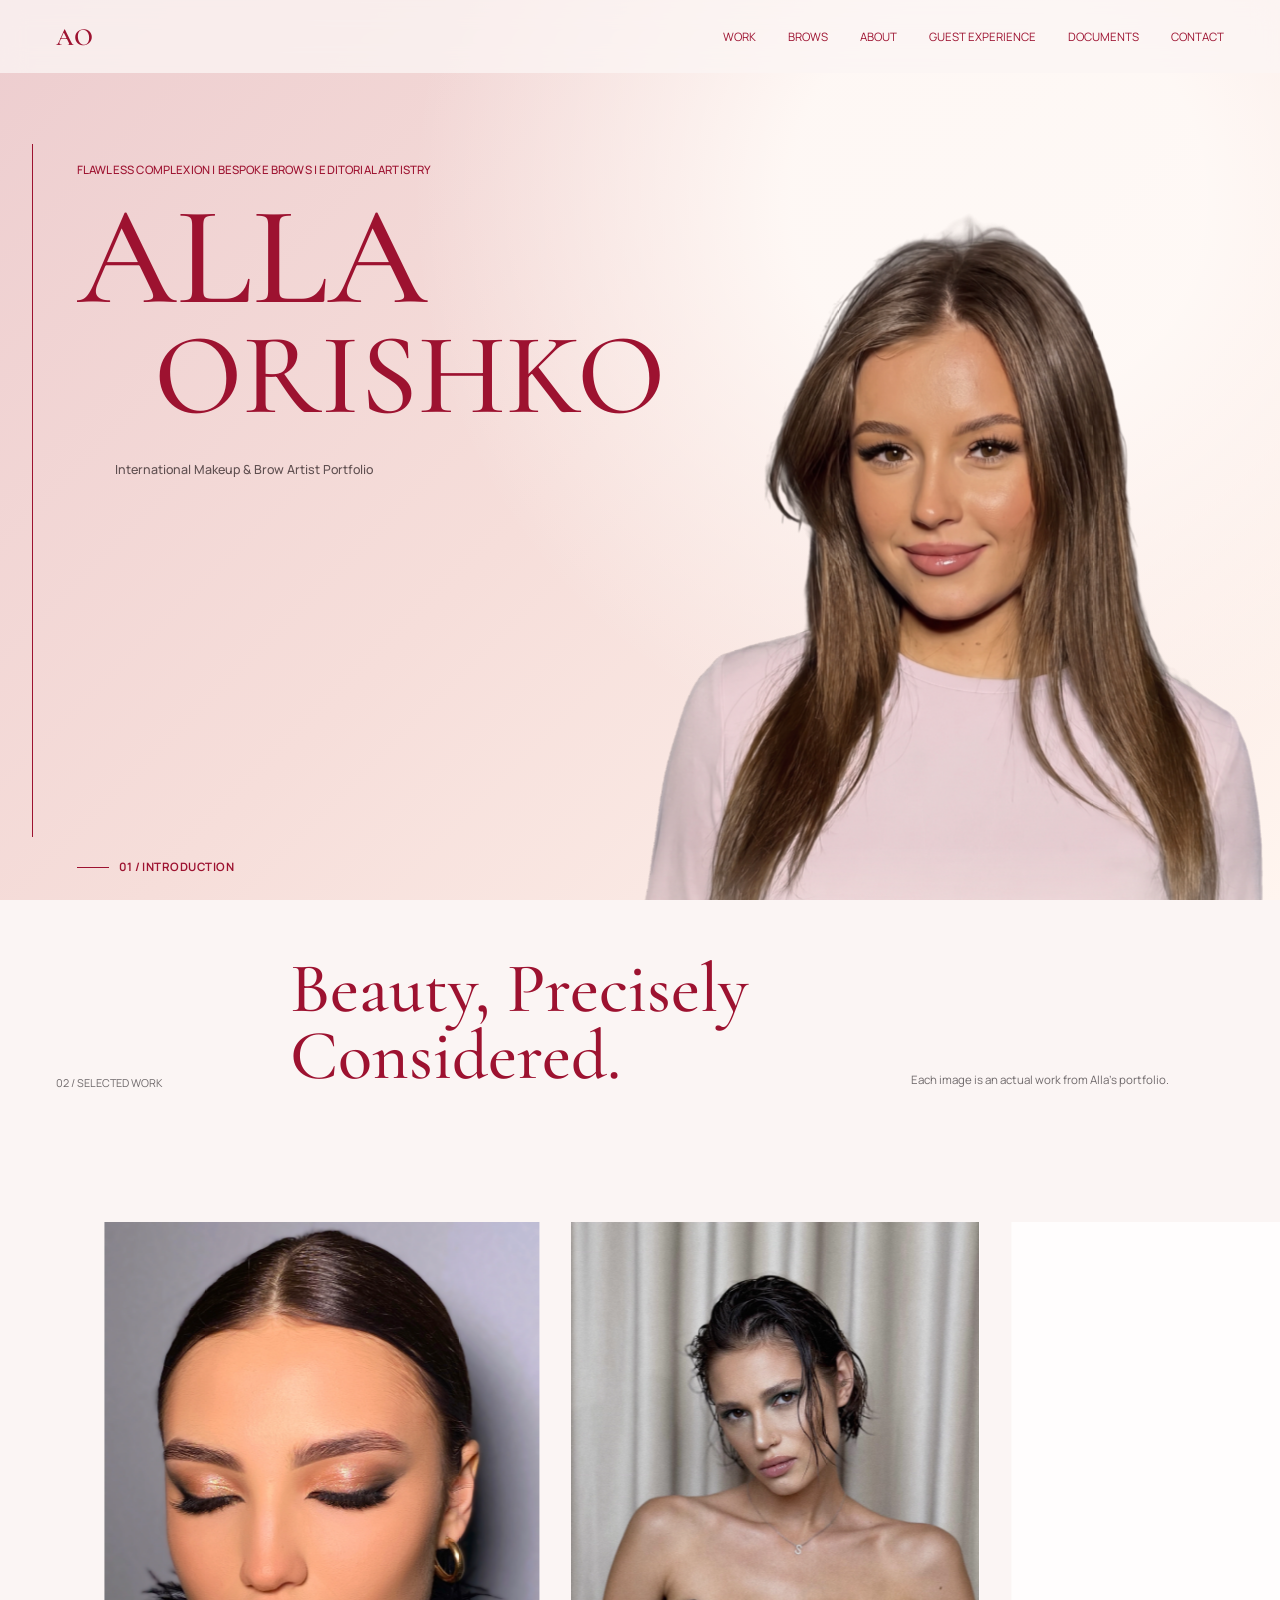
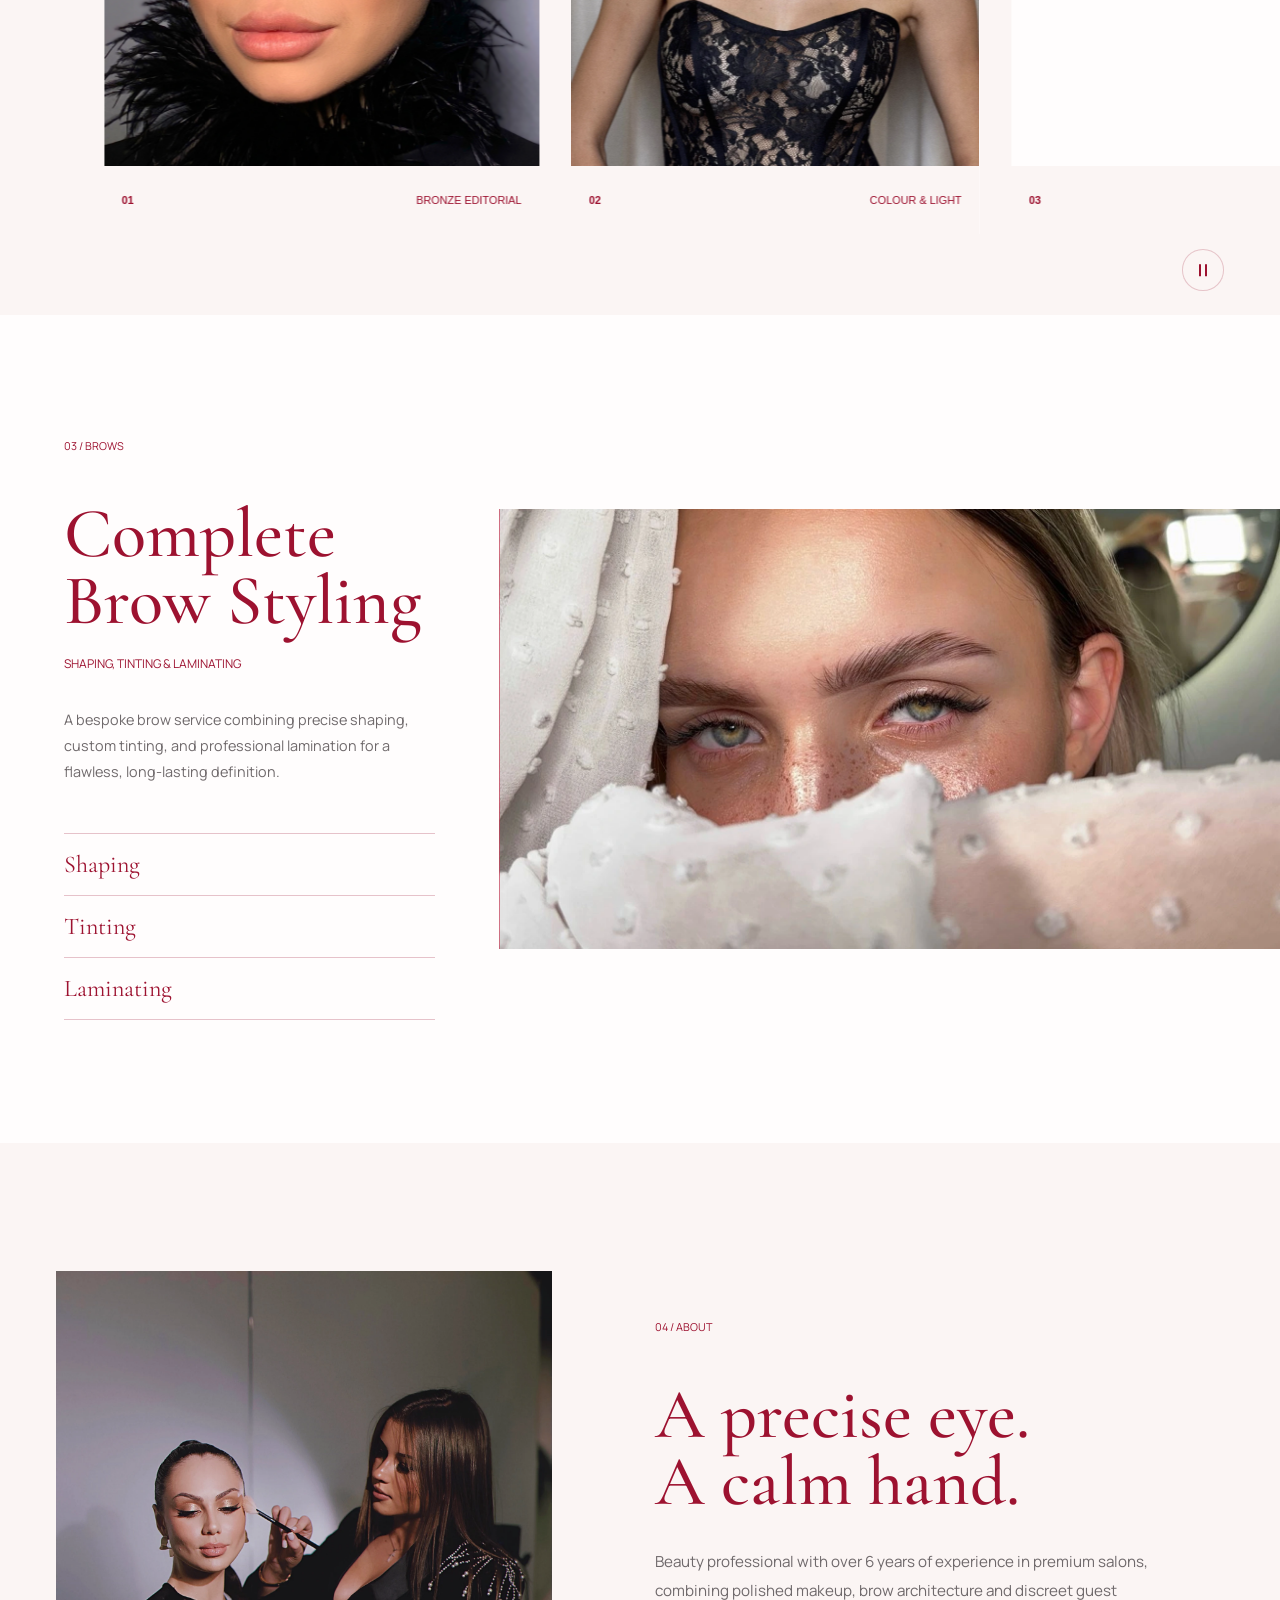
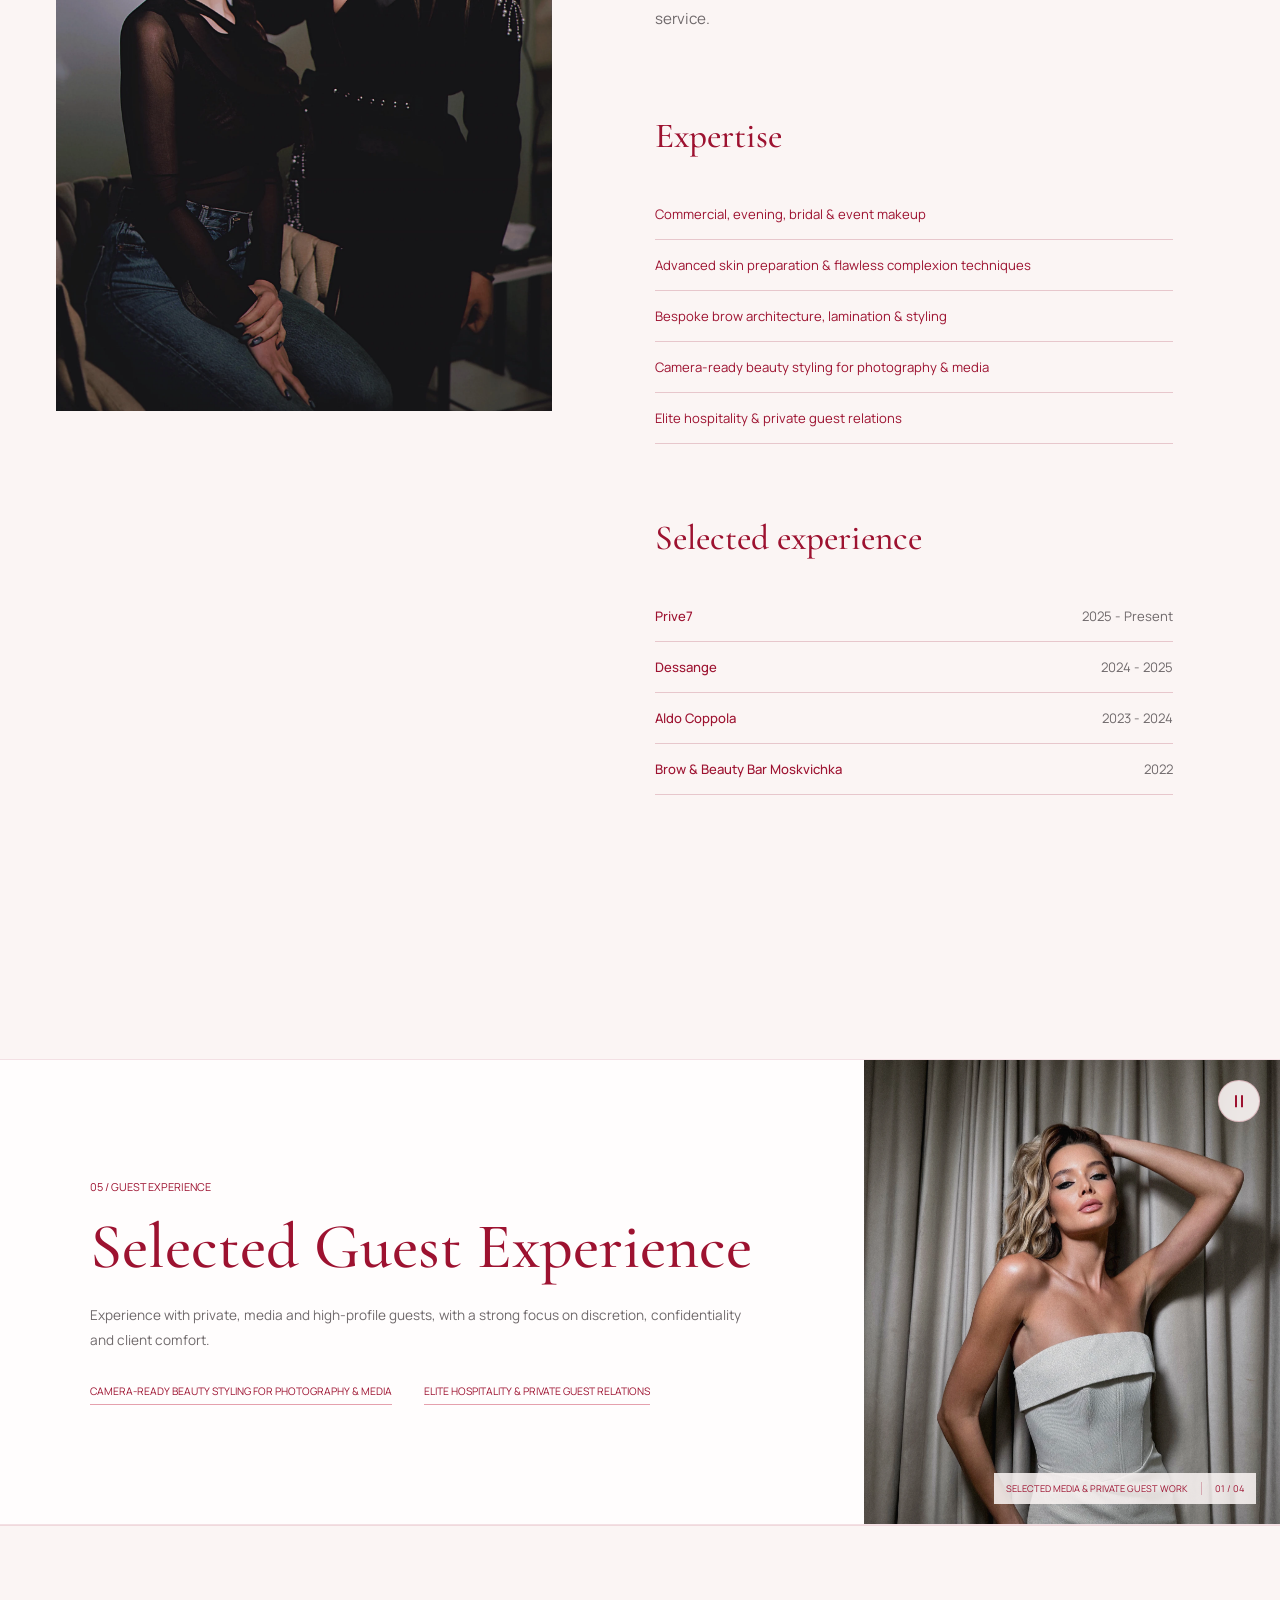
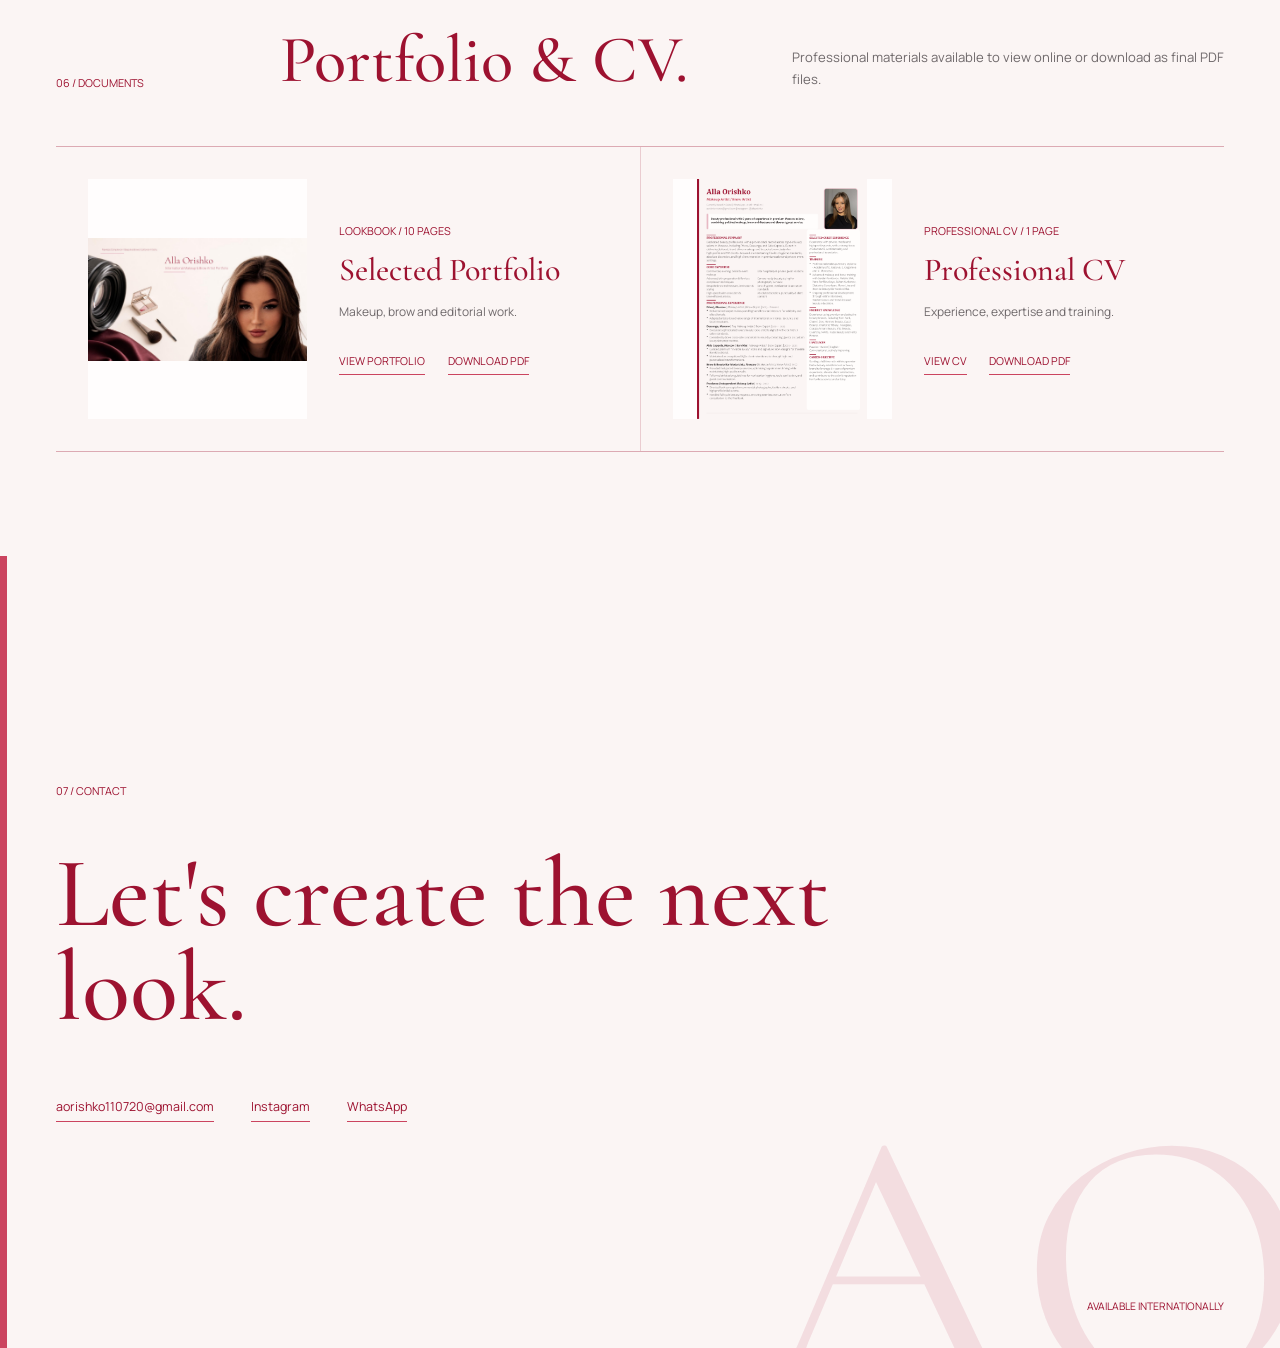
==== commit b3ffed8c: "Replace duplicate guest portrait with responsive full-head crop" ====
--- a/index.html
+++ b/index.html
@@ -23,7 +23,7 @@
     <title>Alla Orishko | Makeup &amp; Brow Artist</title>
     <link rel="canonical" href="https://aivideomotionru-cloud.github.io/alla-orishko-portfolio/" />
     <link rel="icon" type="image/png" href="assets/favicon.png" />
-    <link rel="stylesheet" href="styles.css?v=84" />
+    <link rel="stylesheet" href="styles.css?v=85" />
     <link rel="stylesheet" href="hero-rebuild.css?v=1" />
   </head>
   <body>
@@ -223,7 +223,7 @@
             />
             <img
               class="guest-slide guest-slide-02"
-              src="assets/guest-portfolio-02.webp"
+              src="assets/guest-portfolio-02-new-model-full-head.webp"
               alt="Luminous eye makeup from Alla Orishko's portfolio"
               aria-hidden="true"
               loading="lazy"
--- a/styles.css
+++ b/styles.css
@@ -1115,8 +1115,10 @@
   object-position: center 54%;
 }
 
-.guest-slide-02 {
-  object-position: center 43%;
+.guest-image .guest-slide-02 {
+  object-fit: cover;
+  object-position: center top;
+  background: #120507;
 }
 
 .guest-slide-03 {
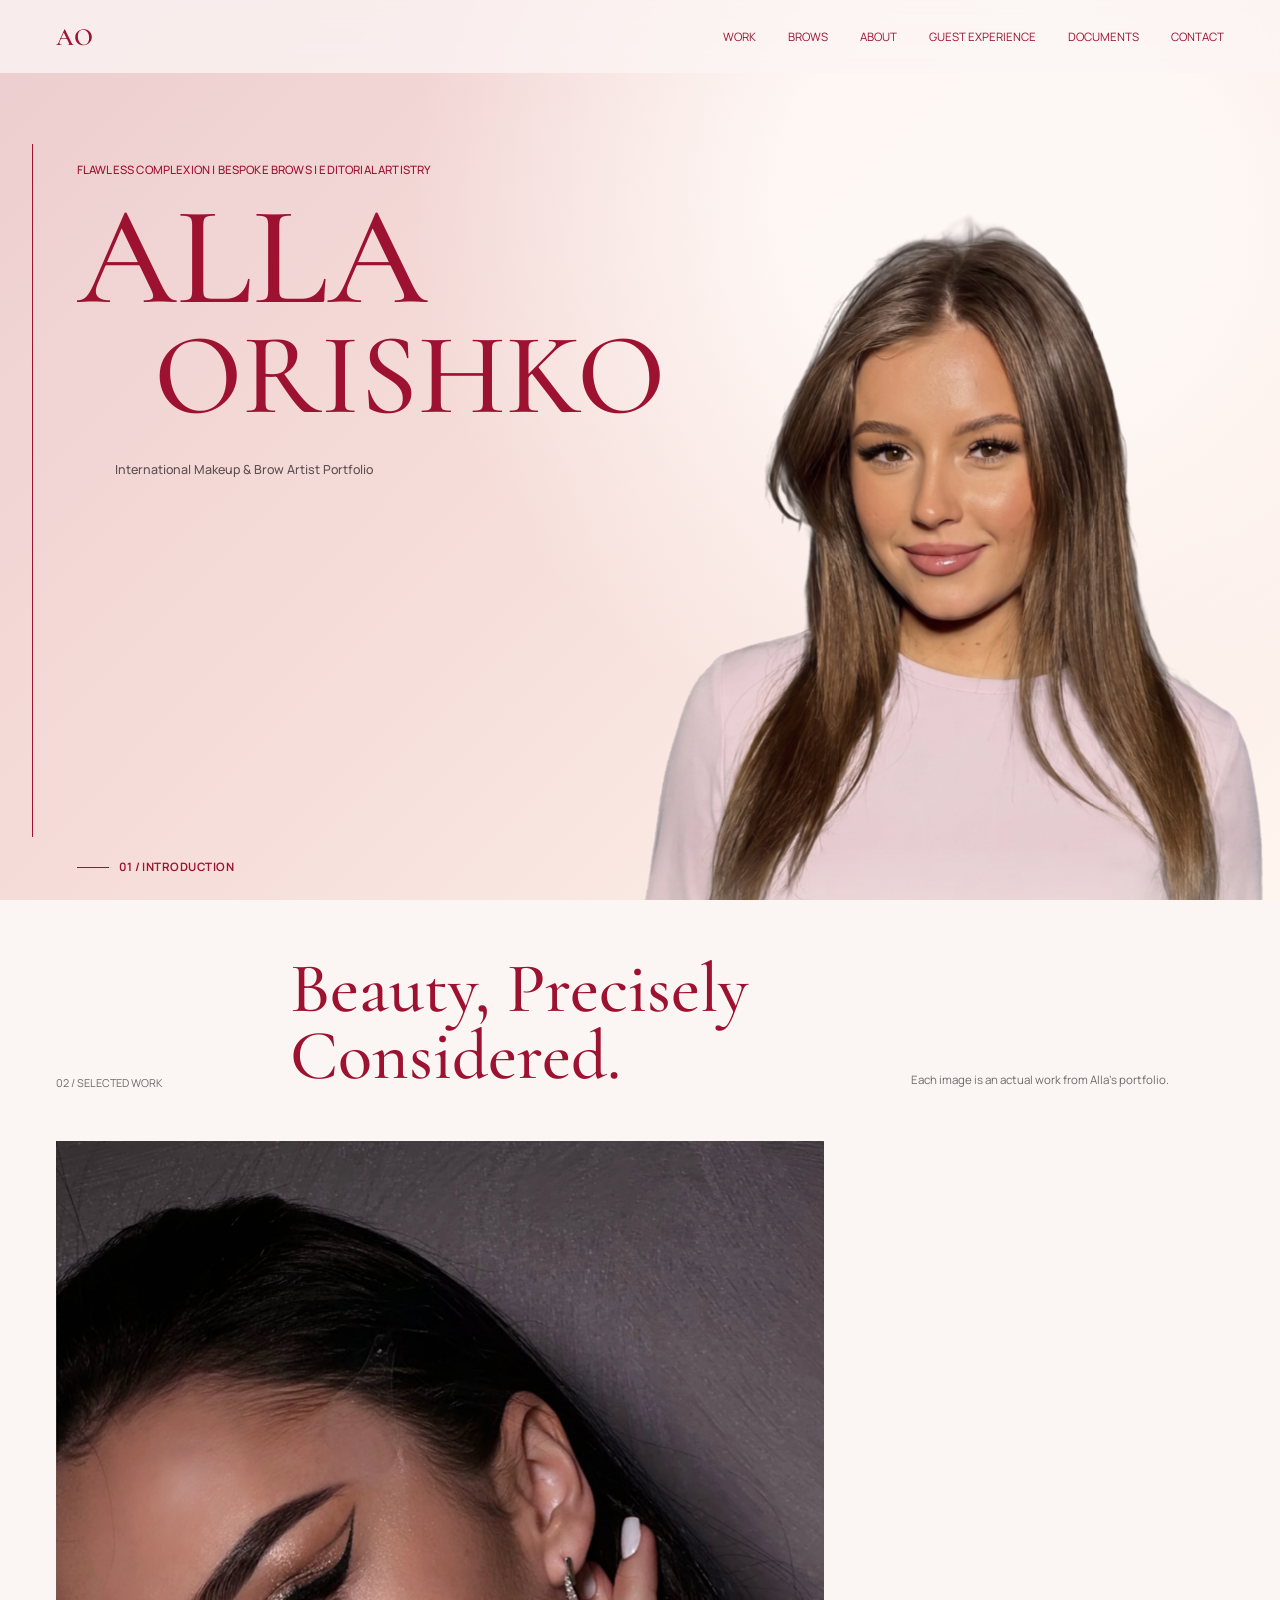
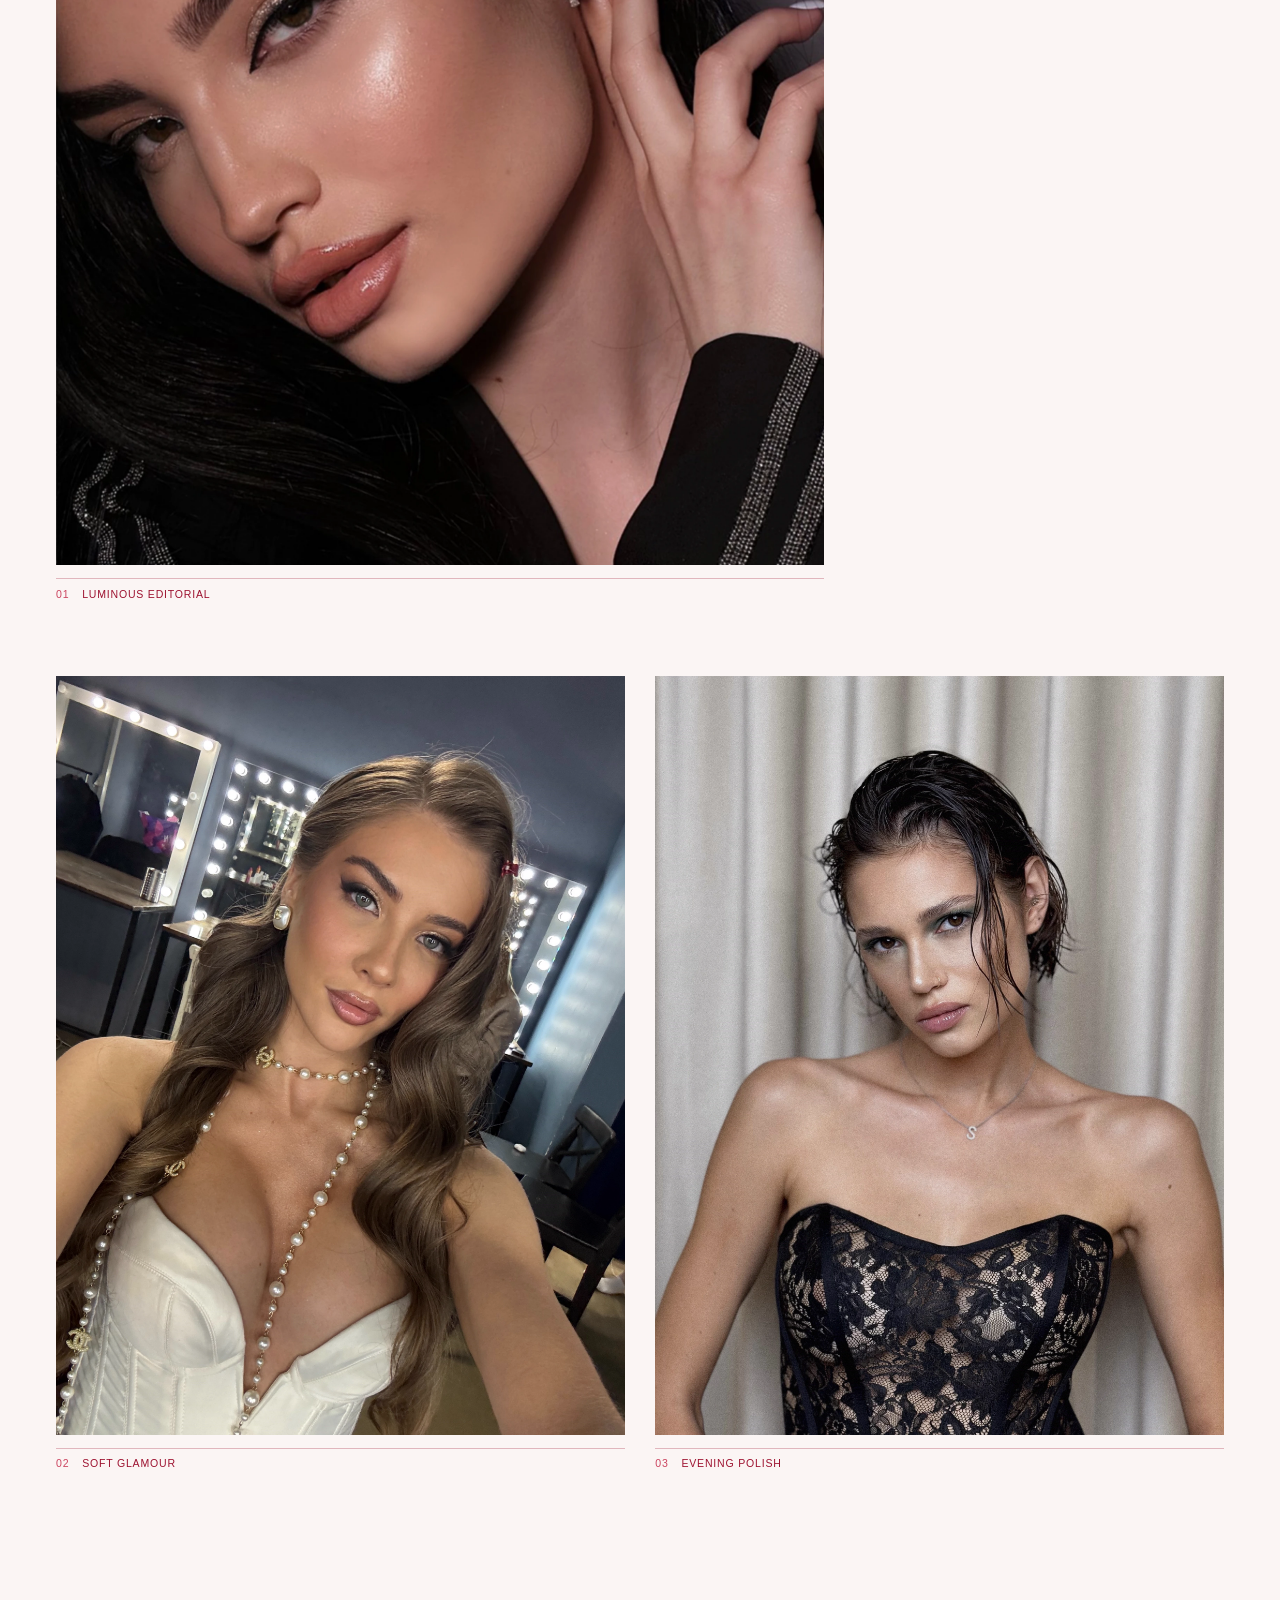
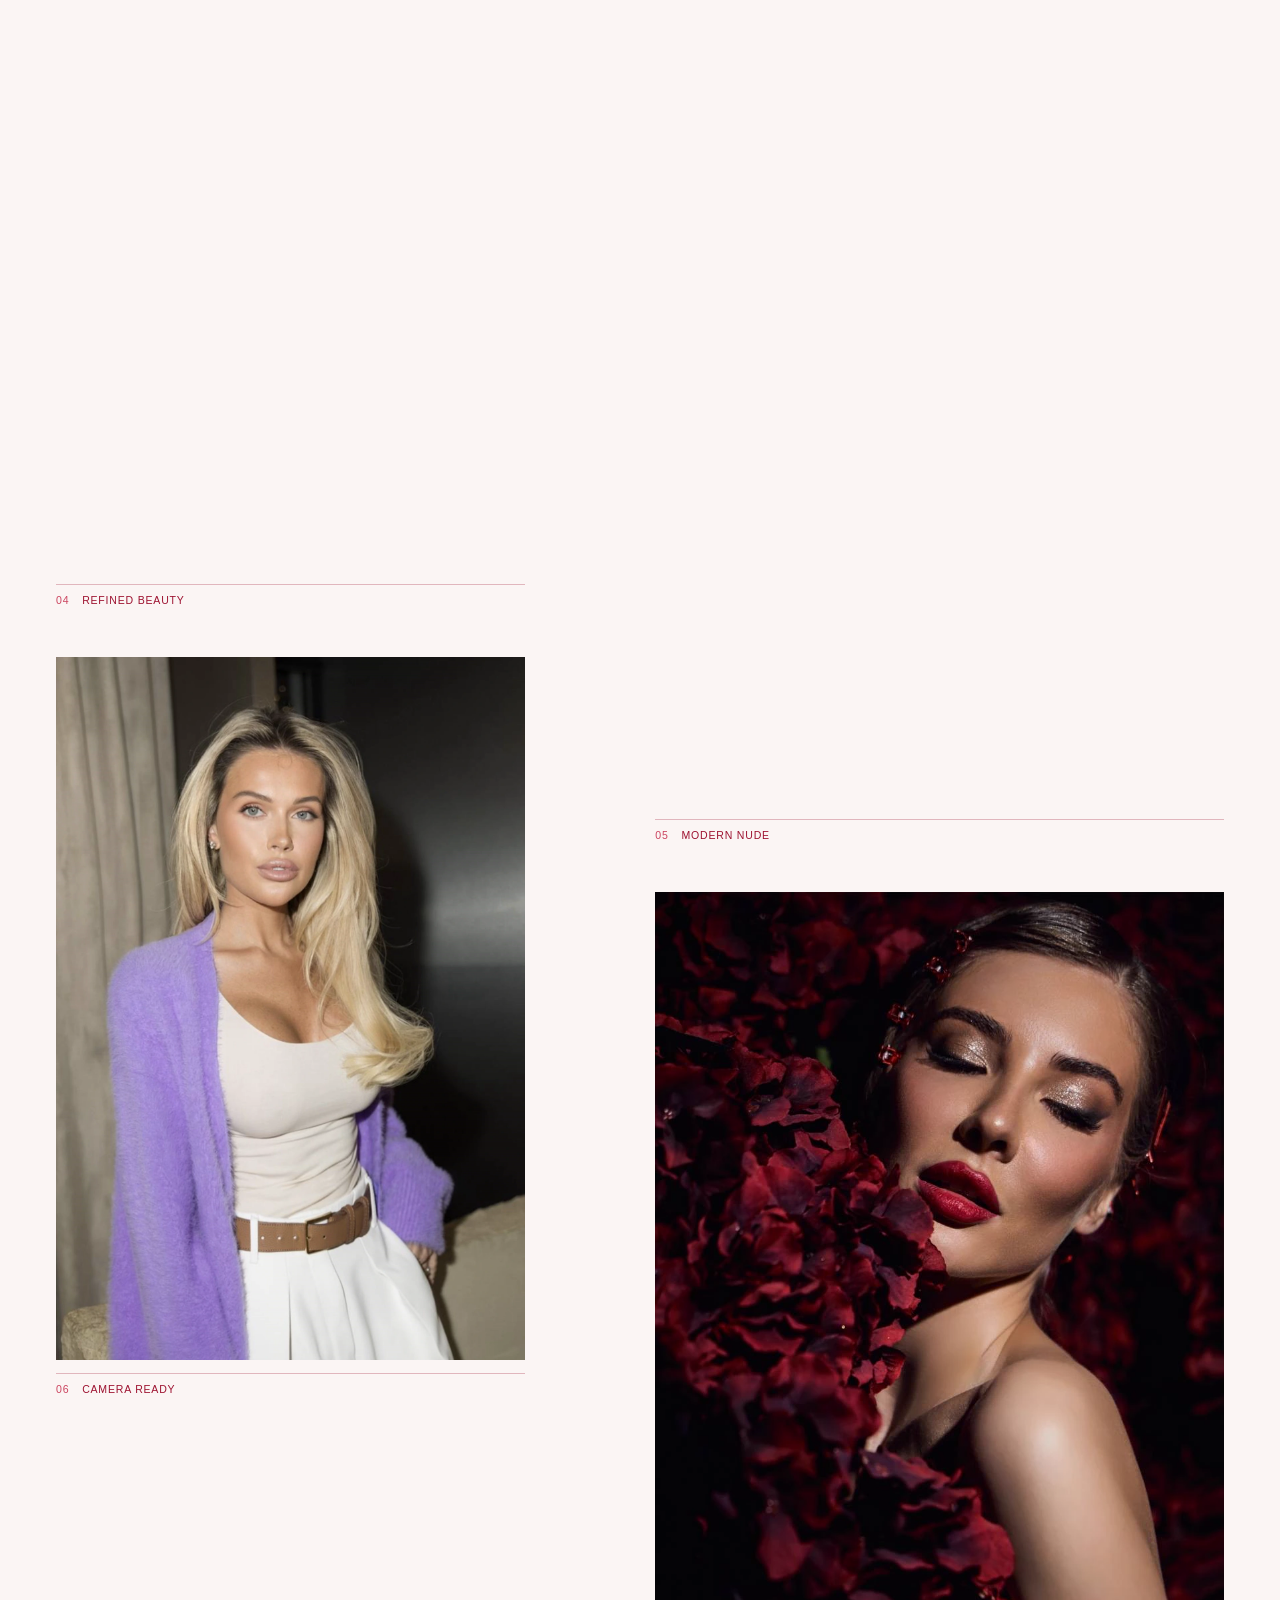
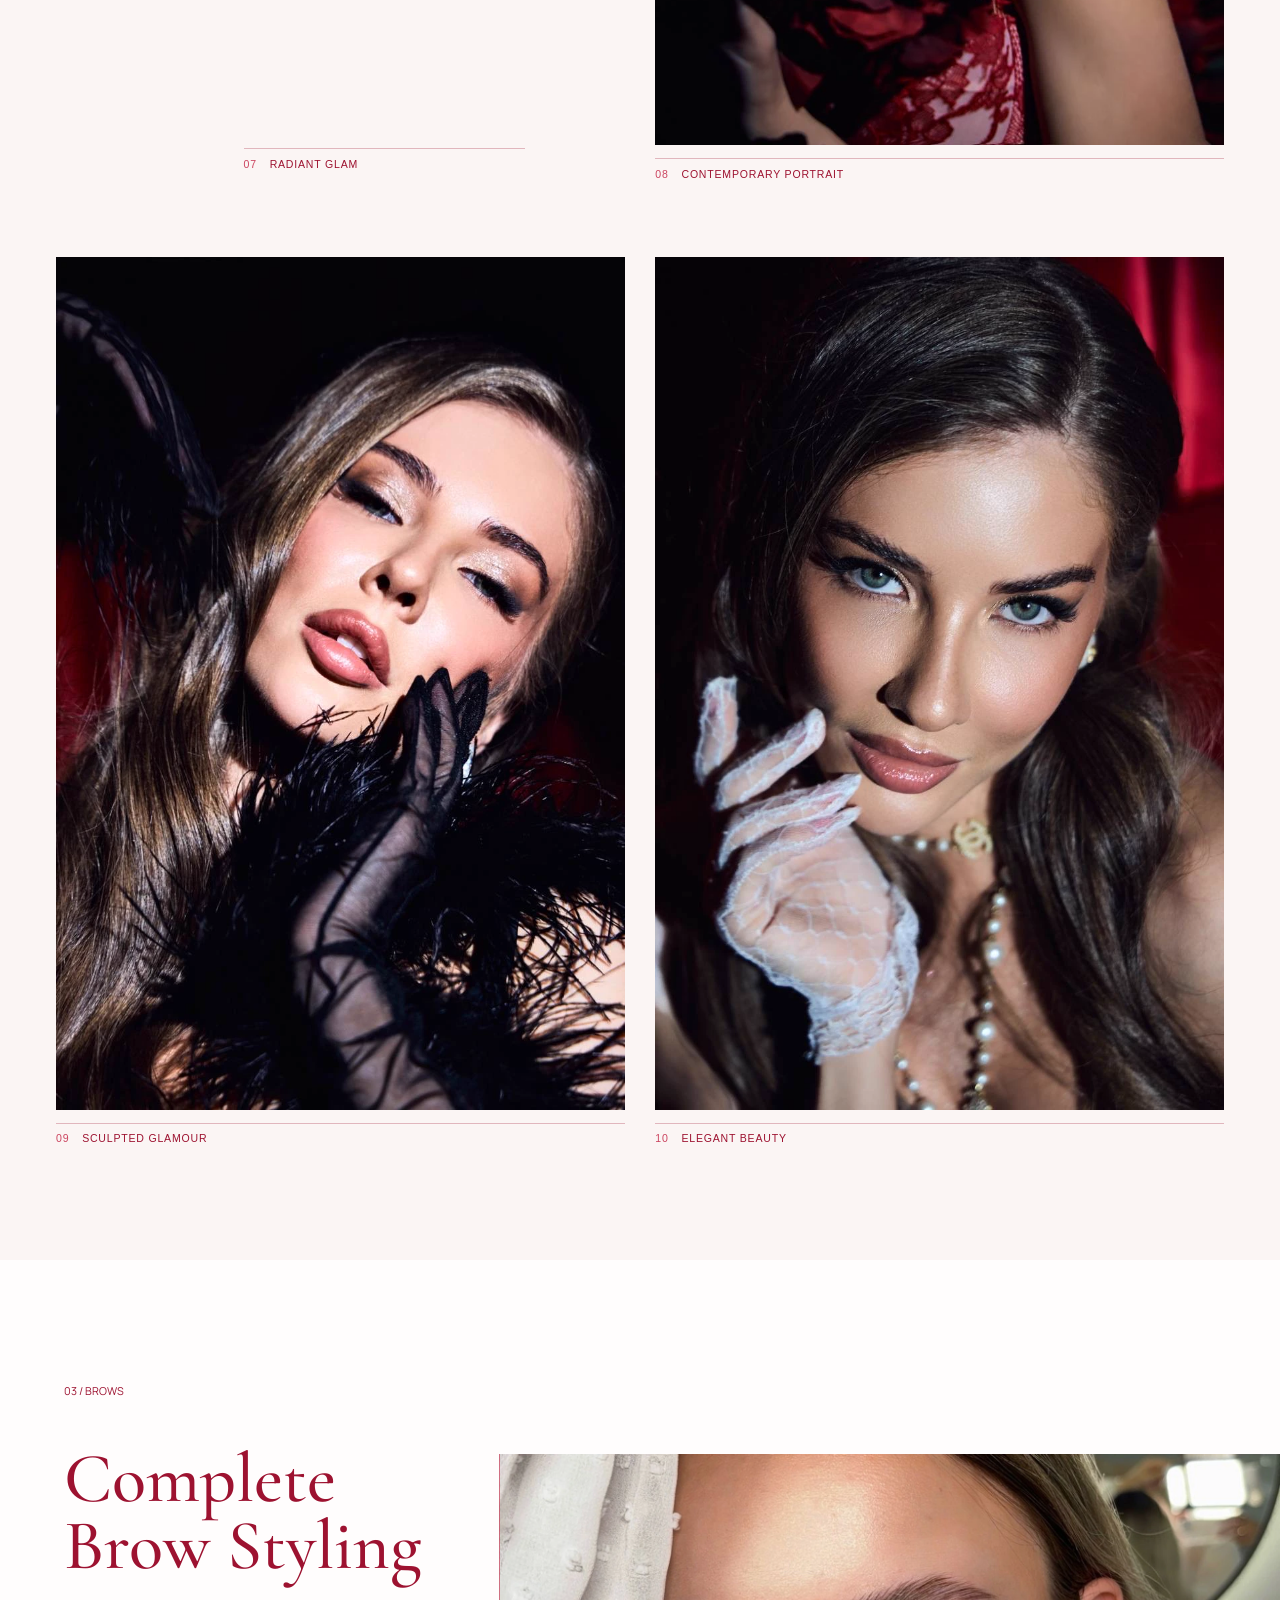
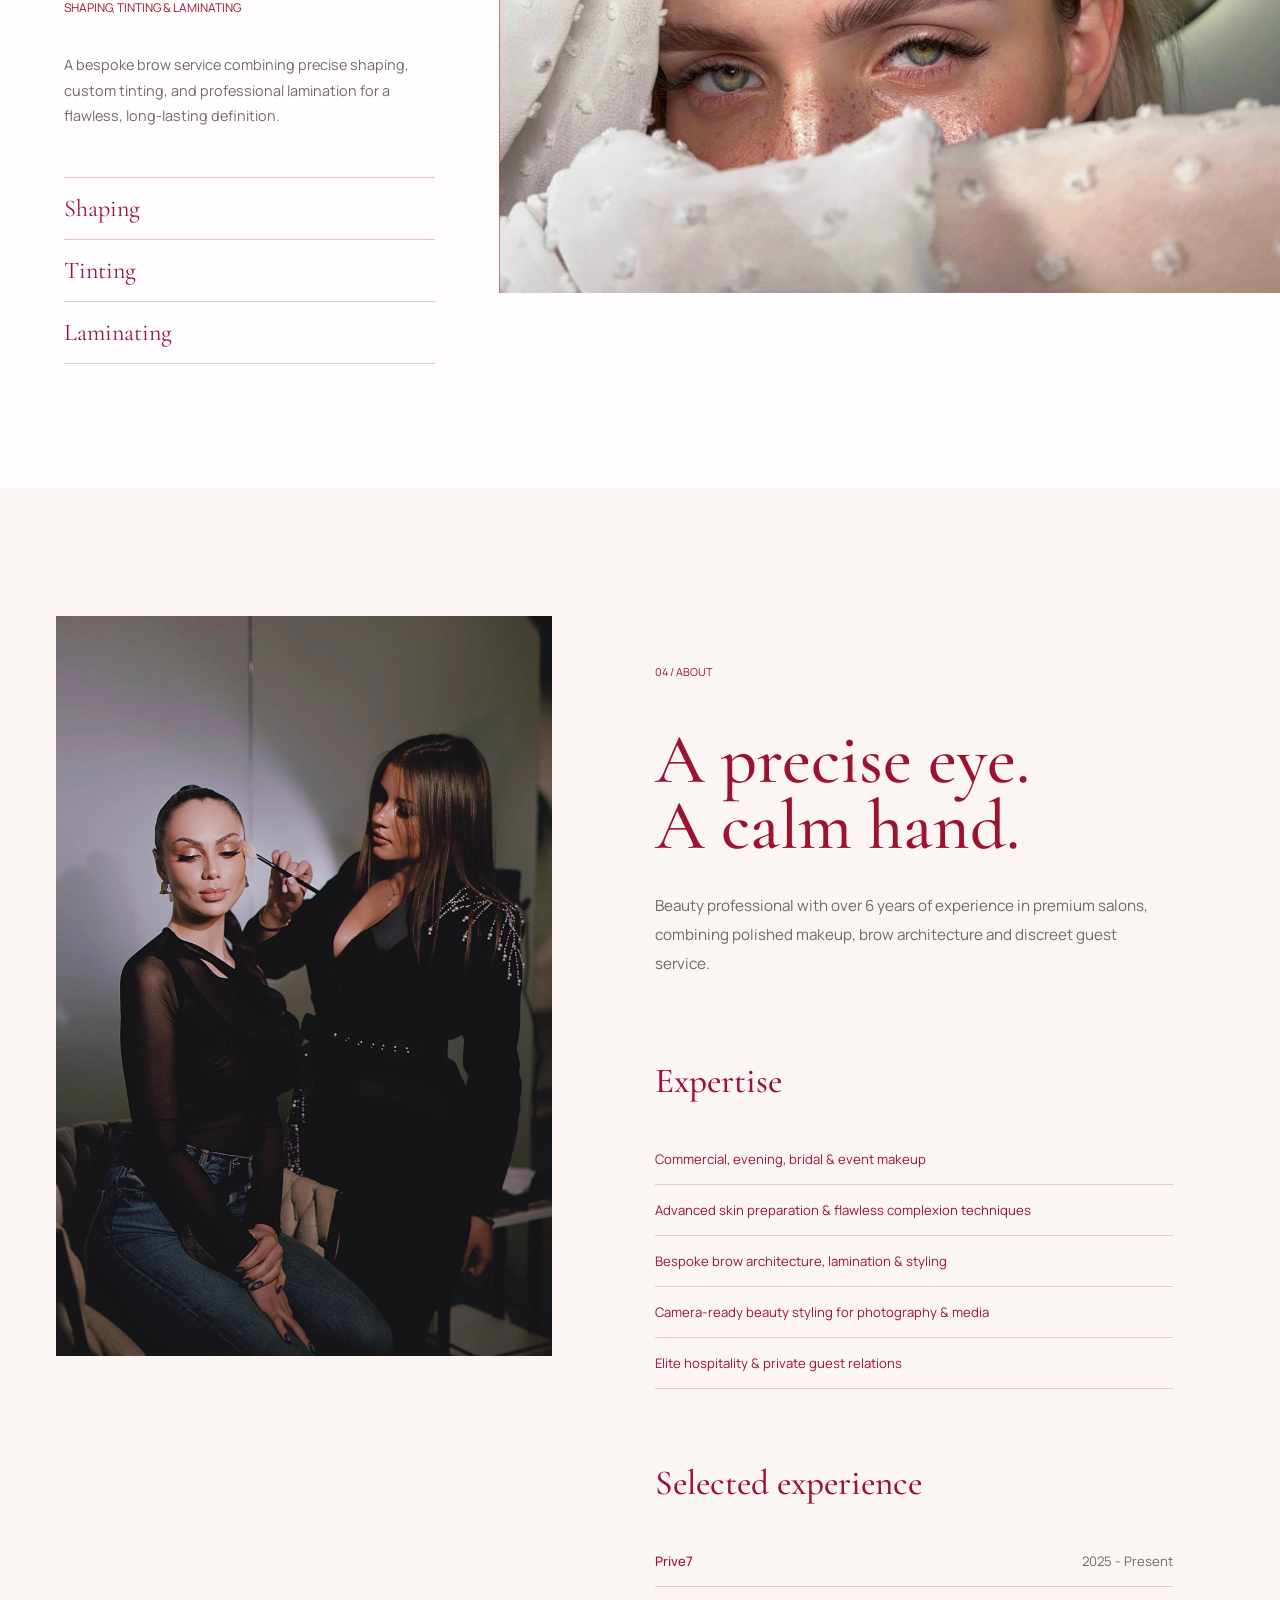
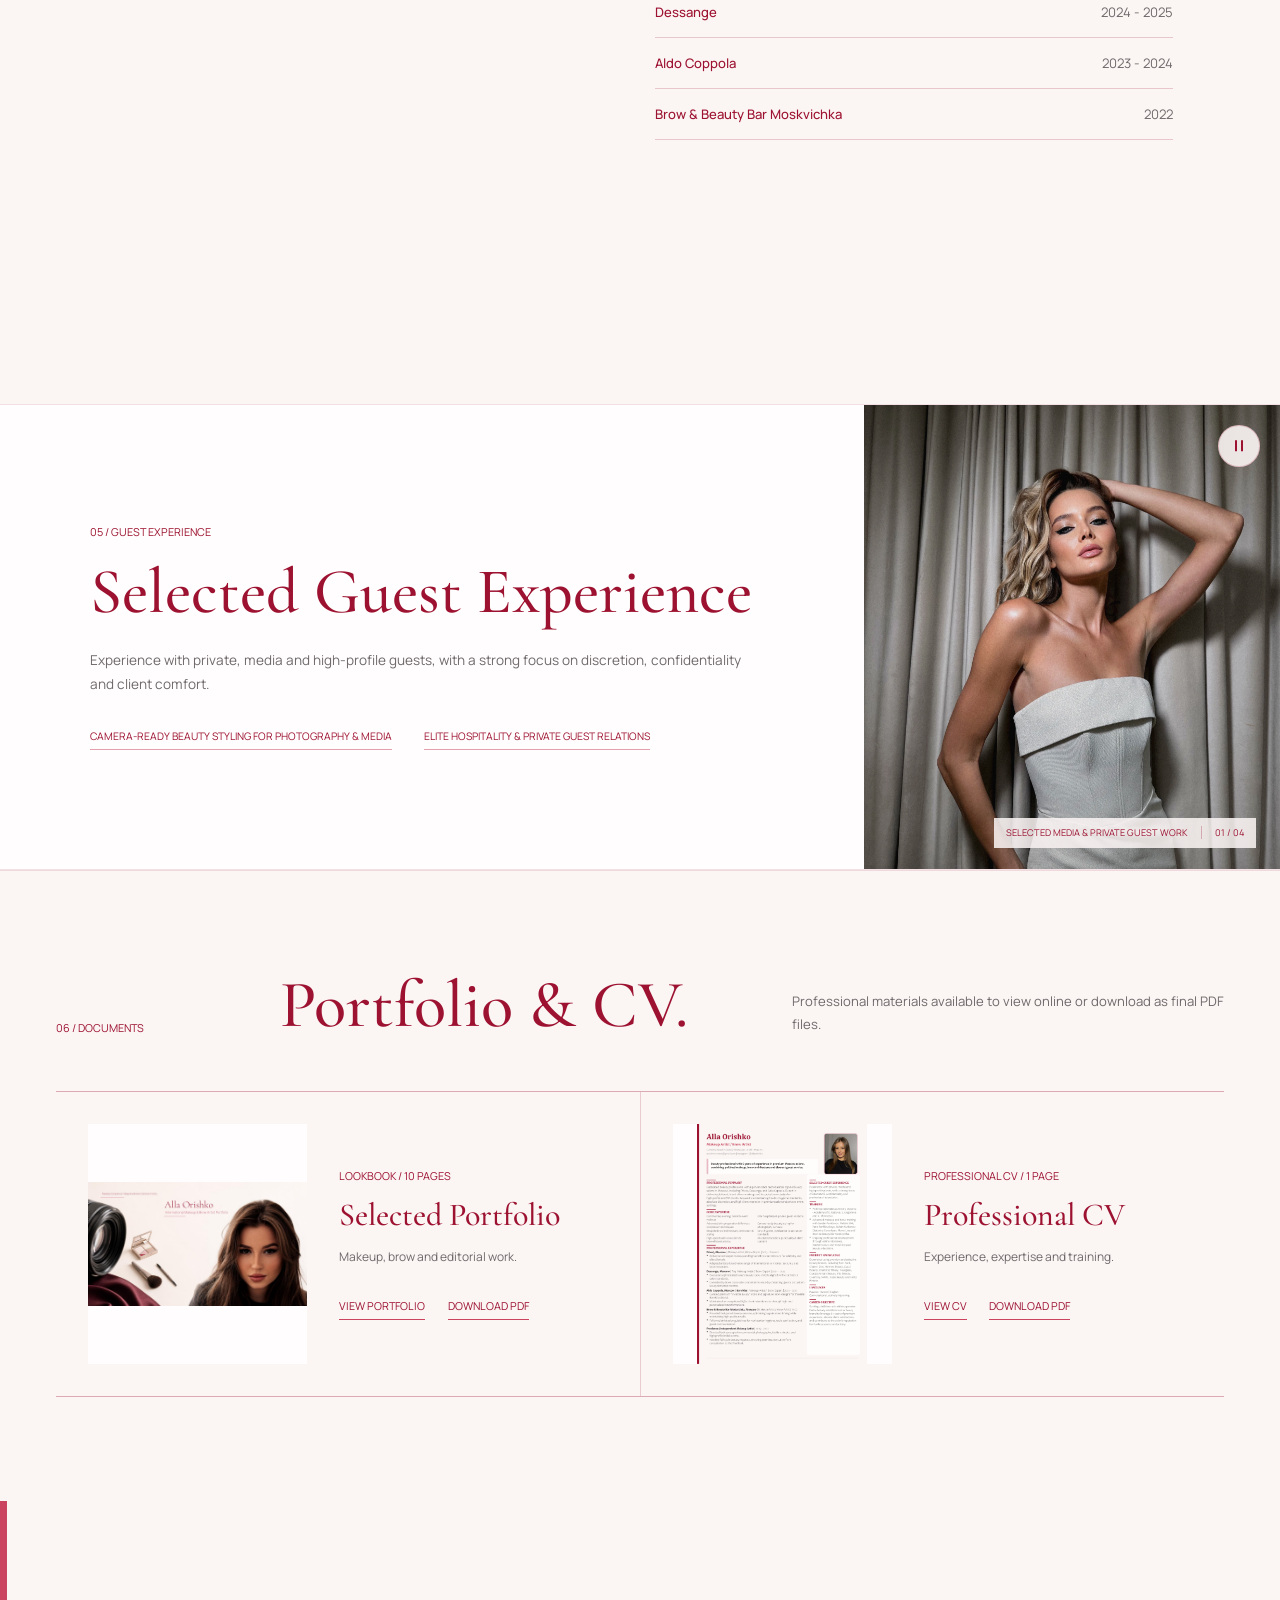
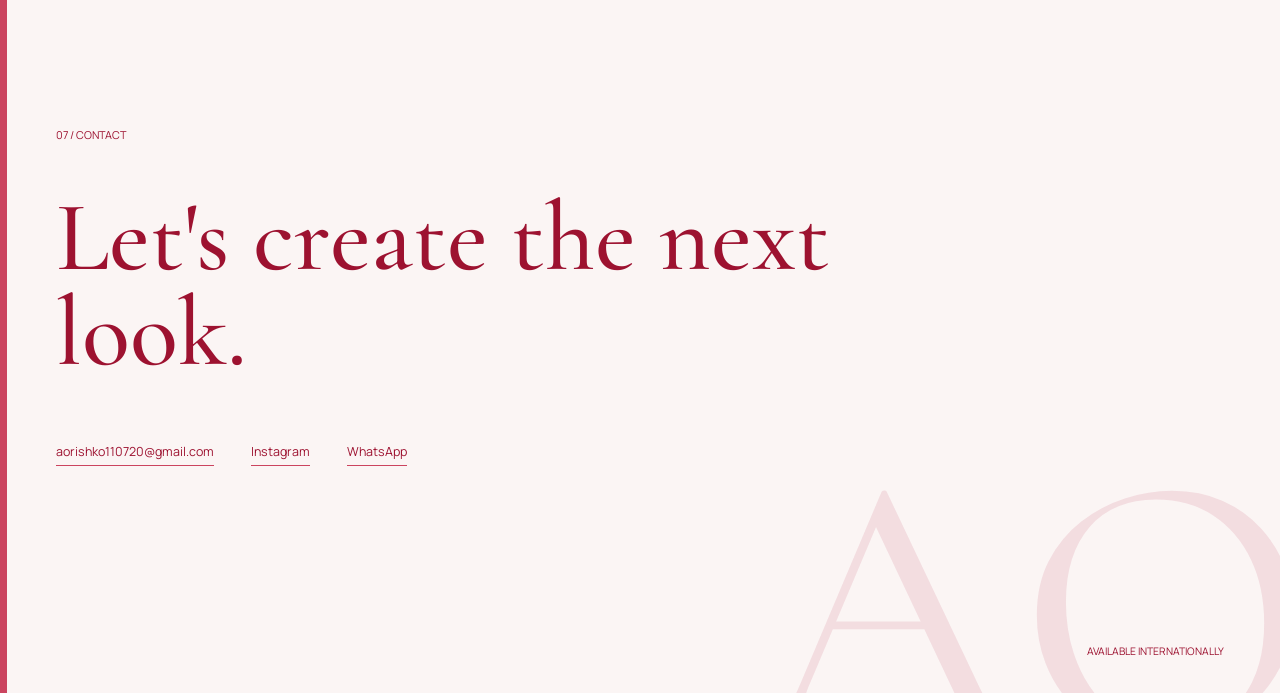
==== commit a9d69cab: "Expand selected work into editorial portfolio grid" ====
--- a/index.html
+++ b/index.html
@@ -23,7 +23,7 @@
     <title>Alla Orishko | Makeup &amp; Brow Artist</title>
     <link rel="canonical" href="https://aivideomotionru-cloud.github.io/alla-orishko-portfolio/" />
     <link rel="icon" type="image/png" href="assets/favicon.png" />
-    <link rel="stylesheet" href="styles.css?v=85" />
+    <link rel="stylesheet" href="styles.css?v=94" />
     <link rel="stylesheet" href="hero-rebuild.css?v=1" />
   </head>
   <body>
@@ -91,44 +91,50 @@
           <span>Each image is an actual work from Alla's portfolio.</span>
         </div>
 
-        <div class="work-stage">
-          <div class="work-viewport">
-            <div class="work-track">
-              <button class="work-frame work-frame-four-five" type="button" data-work="0">
-                <img src="assets/work-bronze-original.webp" alt="Bronze editorial eye makeup by Alla Orishko" loading="lazy" decoding="async" />
-                <span><b>01</b> Bronze Editorial</span>
-              </button>
-              <button class="work-frame work-frame-portrait" type="button" data-work="1">
-                <img
-                  src="assets/work-replacement-11.webp"
-                  alt="Editorial green eye makeup and luminous skin by Alla Orishko"
-                  loading="lazy"
-                  decoding="async"
-                />
-                <span><b>02</b> Colour &amp; Light</span>
-              </button>
-              <button class="work-frame work-frame-soft-portrait" type="button" data-work="2">
-                <img
-                  src="assets/work-contemporary-nude.webp"
-                  alt="Contemporary nude makeup with a soft satin finish by Alla Orishko"
-                  loading="lazy"
-                  decoding="async"
-                />
-                <span><b>03</b> Contemporary Nude</span>
-              </button>
-              <button class="work-frame work-frame-portrait" type="button" data-work="3">
-                <img
-                  src="assets/work-precision-liner.webp"
-                  alt="Precision graphic liner and luminous complexion by Alla Orishko"
-                  loading="lazy"
-                  decoding="async"
-                />
-                <span><b>04</b> Precision Liner</span>
-              </button>
-            </div>
-          </div>
-          <button class="motion-toggle work-motion-toggle" type="button" aria-label="Pause work gallery" aria-pressed="false" title="Pause gallery">
-            <span aria-hidden="true"></span>
+        <div class="editorial-work-grid" aria-label="Selected makeup portfolio">
+          <button class="editorial-work editorial-work-lead reveal-on-scroll" type="button" data-work="0">
+            <img src="assets/selected-work-01.webp" alt="Luminous editorial makeup by Alla Orishko" loading="lazy" decoding="async" />
+            <span><b>01</b> Luminous Editorial</span>
+          </button>
+          <button class="editorial-work editorial-work-pair reveal-on-scroll" type="button" data-work="1">
+            <img src="assets/selected-work-02.webp" alt="Soft glamour makeup by Alla Orishko" loading="lazy" decoding="async" />
+            <span><b>02</b> Soft Glamour</span>
+          </button>
+          <button class="editorial-work editorial-work-pair reveal-on-scroll" type="button" data-work="2">
+            <img src="assets/selected-work-03.webp" alt="Polished evening makeup by Alla Orishko" loading="lazy" decoding="async" />
+            <span><b>03</b> Evening Polish</span>
+          </button>
+          <div class="editorial-work-stack">
+            <button class="editorial-work editorial-work-narrow reveal-on-scroll" type="button" data-work="3">
+              <img src="assets/selected-work-04.webp" alt="Refined beauty makeup by Alla Orishko" loading="lazy" decoding="async" />
+              <span><b>04</b> Refined Beauty</span>
+            </button>
+            <button class="editorial-work editorial-work-pair reveal-on-scroll" type="button" data-work="5">
+              <img src="assets/selected-work-06-close.webp" alt="Camera-ready complexion by Alla Orishko" loading="lazy" decoding="async" />
+              <span><b>06</b> Camera Ready</span>
+            </button>
+            <button class="editorial-work editorial-work-mini reveal-on-scroll" type="button" data-work="6">
+              <img src="assets/selected-work-10-close.webp" alt="Radiant glamour makeup by Alla Orishko" loading="lazy" decoding="async" />
+              <span><b>07</b> Radiant Glam</span>
+            </button>
+          </div>
+          <div class="editorial-work-stack editorial-work-stack-right">
+            <button class="editorial-work editorial-work-wide reveal-on-scroll" type="button" data-work="4">
+              <img src="assets/selected-work-05.webp" alt="Modern nude makeup by Alla Orishko" loading="lazy" decoding="async" />
+              <span><b>05</b> Modern Nude</span>
+            </button>
+            <button class="editorial-work editorial-work-feature reveal-on-scroll" type="button" data-work="7">
+              <img src="assets/selected-work-08.webp" alt="Contemporary editorial portrait with makeup by Alla Orishko" loading="lazy" decoding="async" />
+              <span><b>08</b> Contemporary Portrait</span>
+            </button>
+          </div>
+          <button class="editorial-work editorial-work-pair reveal-on-scroll" type="button" data-work="8">
+            <img src="assets/selected-work-07.webp" alt="Sculpted glamour makeup by Alla Orishko" loading="lazy" decoding="async" />
+            <span><b>09</b> Sculpted Glamour</span>
+          </button>
+          <button class="editorial-work editorial-work-pair reveal-on-scroll" type="button" data-work="9">
+            <img src="assets/selected-work-09.webp" alt="Elegant beauty makeup by Alla Orishko" loading="lazy" decoding="async" />
+            <span><b>10</b> Elegant Beauty</span>
           </button>
         </div>
       </section>
@@ -312,8 +318,8 @@
       <button class="dialog-close" type="button" aria-label="Close viewer">Close</button>
       <button class="dialog-arrow dialog-prev" type="button" aria-label="Previous work">Previous</button>
       <figure>
-        <img src="assets/work-bronze-original.webp" alt="" />
-        <figcaption><span>01 / 04</span><strong>Bronze Editorial</strong></figcaption>
+        <img src="assets/selected-work-01.webp" alt="" />
+        <figcaption><span>01 / 10</span><strong>Luminous Editorial</strong></figcaption>
       </figure>
       <button class="dialog-arrow dialog-next" type="button" aria-label="Next work">Next</button>
     </dialog>
@@ -329,6 +335,6 @@
       </figure>
     </dialog>
 
-    <script src="app.js?v=32"></script>
+    <script src="app.js?v=34"></script>
   </body>
 </html>
--- a/styles.css
+++ b/styles.css
@@ -595,6 +595,85 @@
   background: var(--paper);
 }
 
+.editorial-work-grid {
+  display: grid;
+  grid-template-columns: repeat(12, minmax(0, 1fr));
+  gap: clamp(2.5rem, 6vw, 7rem) clamp(1rem, 2.4vw, 2.75rem);
+  align-items: start;
+  padding: 0 var(--page-pad) clamp(5rem, 9vw, 10rem);
+}
+
+.editorial-work {
+  display: grid;
+  grid-template-rows: auto auto;
+  gap: 0.8rem;
+  border: 0;
+  padding: 0;
+  color: var(--ink);
+  background: transparent;
+  text-align: left;
+  cursor: zoom-in;
+}
+
+.editorial-work img {
+  display: block;
+  width: 100%;
+  height: auto;
+  background: transparent;
+}
+
+.editorial-work span {
+  display: flex;
+  gap: 0.8rem;
+  align-items: center;
+  border-top: 1px solid color-mix(in srgb, var(--wine) 28%, transparent);
+  padding-top: 0.55rem;
+  font-size: 0.66rem;
+  letter-spacing: 0.075em;
+  text-transform: uppercase;
+}
+
+.editorial-work span b {
+  color: var(--rose);
+  font-weight: 500;
+}
+
+.editorial-work:focus-visible {
+  outline: 1px solid var(--wine);
+  outline-offset: 0.45rem;
+}
+
+.editorial-work-lead { grid-column: 1 / span 8; }
+.editorial-work-pair { grid-column: span 6; }
+.editorial-work-narrow { grid-column: 2 / span 4; }
+.editorial-work-wide { grid-column: 7 / span 6; margin-top: clamp(1rem, 3vw, 3rem); }
+.editorial-work-feature { grid-column: 3 / span 8; }
+
+.editorial-work-stack {
+  display: grid;
+  grid-column: 1 / span 5;
+  gap: clamp(2rem, 4vw, 4.5rem);
+  align-content: space-between;
+}
+
+.editorial-work-stack-right {
+  grid-column: 7 / span 6;
+  margin-top: clamp(1rem, 3vw, 3rem);
+}
+
+.editorial-work-stack .editorial-work {
+  width: 100%;
+  grid-column: 1;
+  margin: 0;
+}
+
+.editorial-work-stack .editorial-work-mini {
+  position: relative;
+  top: -0.5rem;
+  width: 60%;
+  justify-self: end;
+}
+
 .work-section,
 .brow-section,
 .about-section,
@@ -1376,11 +1455,11 @@
   padding: 2rem;
   overflow: hidden;
   color: var(--ink);
-  background: var(--white);
+  background: var(--paper);
 }
 
 .work-dialog::backdrop {
-  background: rgba(23, 21, 22, 0.35);
+  background: rgba(157, 18, 48, 0.12);
 }
 
 .work-dialog[open] {
@@ -1478,6 +1557,62 @@
 }
 
 @media (max-width: 760px) {
+  .editorial-work-grid {
+    grid-template-columns: repeat(2, minmax(0, 1fr));
+    gap: 2.8rem 0.8rem;
+    padding: 0 var(--page-pad) 5rem;
+  }
+
+  .editorial-work-stack {
+    display: contents;
+  }
+
+  .editorial-work[data-work="3"] { order: 4; }
+  .editorial-work[data-work="4"] { order: 5; }
+  .editorial-work[data-work="5"] { order: 6; }
+  .editorial-work[data-work="6"] { order: 7; }
+  .editorial-work[data-work="7"] { order: 8; }
+  .editorial-work[data-work="8"] { order: 9; }
+  .editorial-work[data-work="9"] { order: 10; }
+
+  .editorial-work-stack .editorial-work-mini {
+    width: 72%;
+    grid-column: 1 / -1;
+    justify-self: start;
+    top: 0;
+  }
+
+  .editorial-work-lead,
+  .editorial-work-feature,
+  .editorial-work[data-work="5"] {
+    grid-column: 1 / -1;
+  }
+
+  .editorial-work-pair,
+  .editorial-work-narrow,
+  .editorial-work-wide {
+    grid-column: span 1;
+    margin-top: 0;
+  }
+
+  .editorial-work-lead,
+  .editorial-work-feature {
+    width: 88%;
+  }
+
+  .editorial-work-feature {
+    justify-self: end;
+  }
+
+  .editorial-work[data-work="5"] {
+    width: 82%;
+    margin-top: 0;
+    justify-self: center;
+  }
+
+  .editorial-work span {
+    font-size: 0.62rem;
+  }
   .hero::before {
     display: none;
   }
@@ -1909,6 +2044,73 @@
 }
 
 @media (max-width: 430px) {
+  :root {
+    --page-pad: 0.9rem;
+  }
+
+  .work-section {
+    padding-top: 4.25rem;
+  }
+
+  .work-section .section-heading {
+    padding-right: max(var(--page-pad), env(safe-area-inset-right));
+    padding-left: max(var(--page-pad), env(safe-area-inset-left));
+  }
+
+  .work-section .section-heading h2 {
+    max-width: 20rem;
+    font-size: clamp(2.55rem, 13vw, 3.35rem);
+    line-height: 0.93;
+  }
+
+  .editorial-work-grid {
+    gap: 2.35rem 0.65rem;
+    padding-right: max(var(--page-pad), env(safe-area-inset-right));
+    padding-bottom: calc(4.5rem + env(safe-area-inset-bottom));
+    padding-left: max(var(--page-pad), env(safe-area-inset-left));
+  }
+
+  .editorial-work span {
+    gap: 0.45rem;
+    padding-top: 0.45rem;
+    font-size: 0.56rem;
+    line-height: 1.3;
+    letter-spacing: 0.055em;
+  }
+
+  .editorial-work-lead,
+  .editorial-work-feature {
+    width: 94%;
+  }
+
+  .editorial-work[data-work="5"] {
+    width: 88%;
+  }
+
+  .work-dialog figcaption {
+    padding-right: 3.25rem;
+    font-size: 0.62rem;
+  }
+
+  .work-dialog .dialog-arrow {
+    bottom: max(0.65rem, env(safe-area-inset-bottom));
+    min-width: 3.2rem;
+    font-size: 0;
+  }
+
+  .work-dialog .dialog-prev::after,
+  .work-dialog .dialog-next::after {
+    font-size: 1.25rem;
+  }
+
+  .work-dialog .dialog-prev::after {
+    content: "←";
+  }
+
+  .work-dialog .dialog-next::after {
+    content: "→";
+  }
+
   .site-header {
     padding-top: calc(1rem + env(safe-area-inset-top));
     padding-right: max(var(--page-pad), env(safe-area-inset-right));
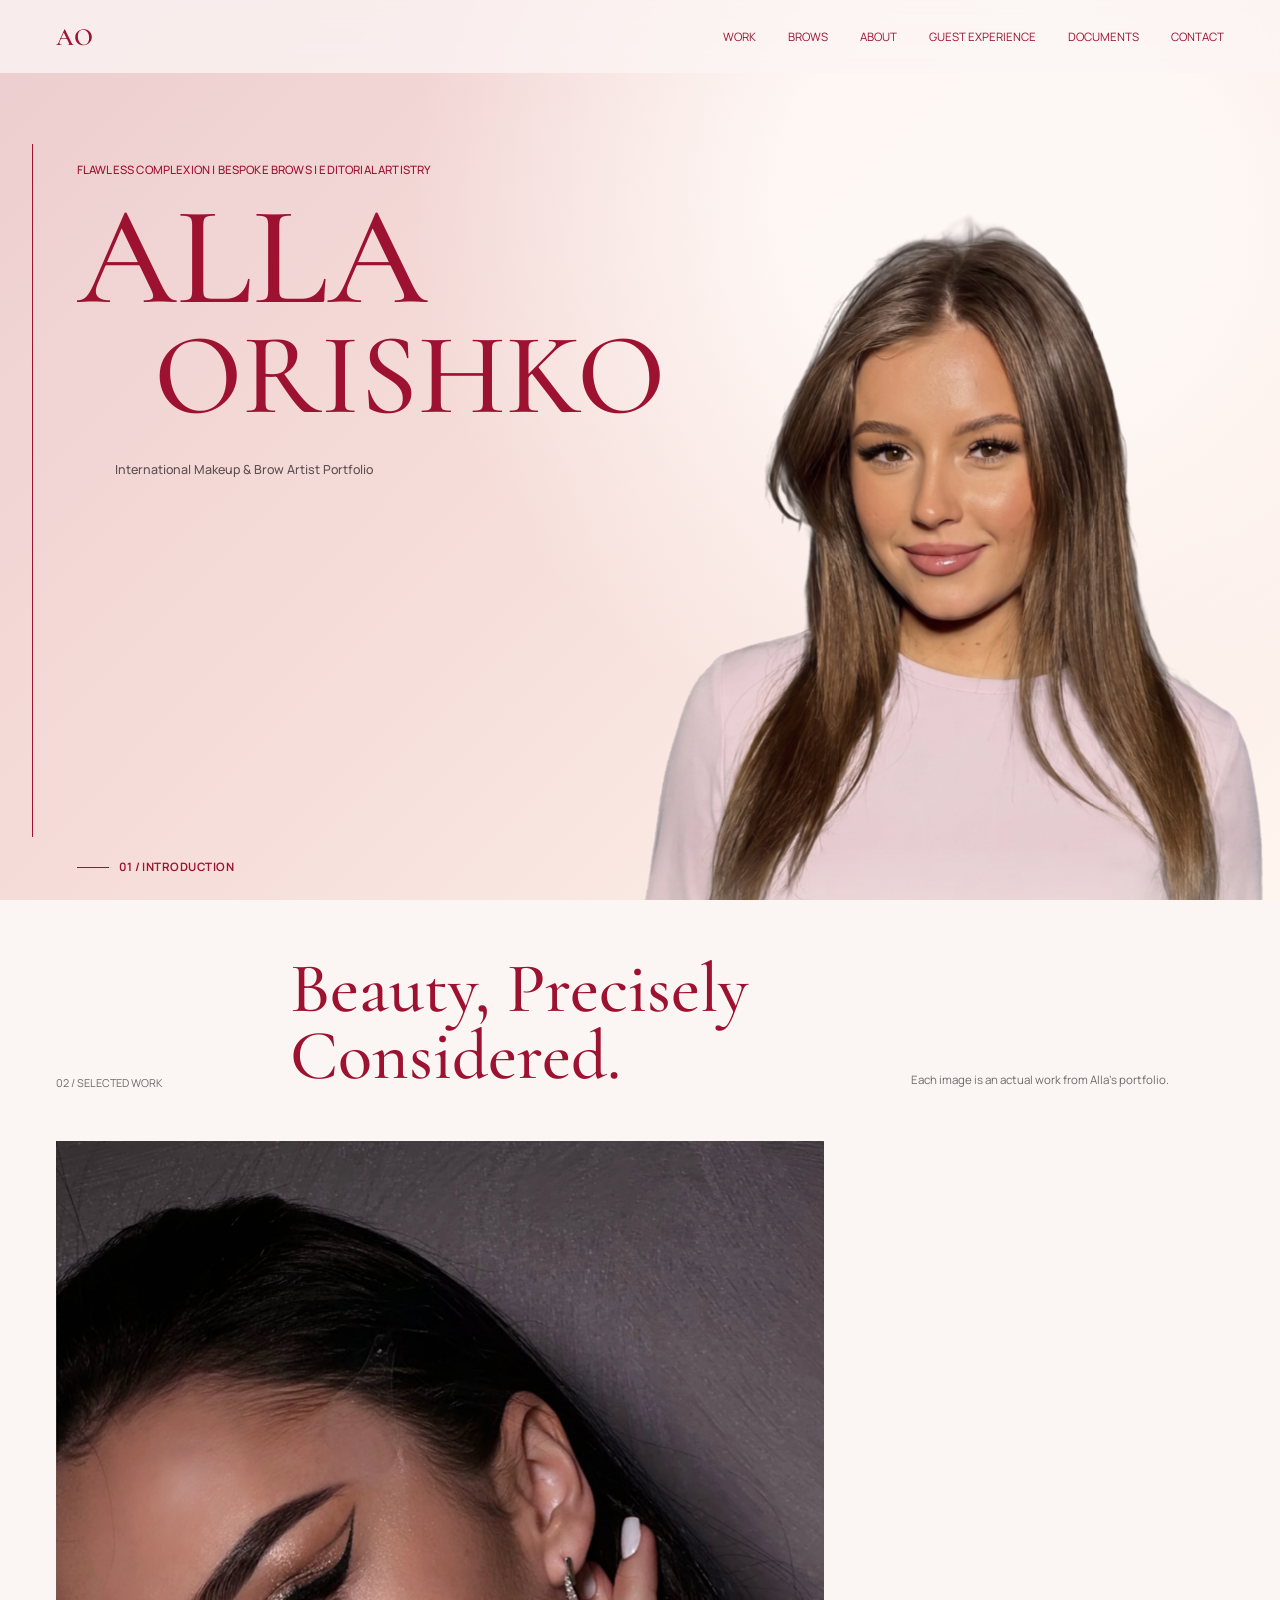
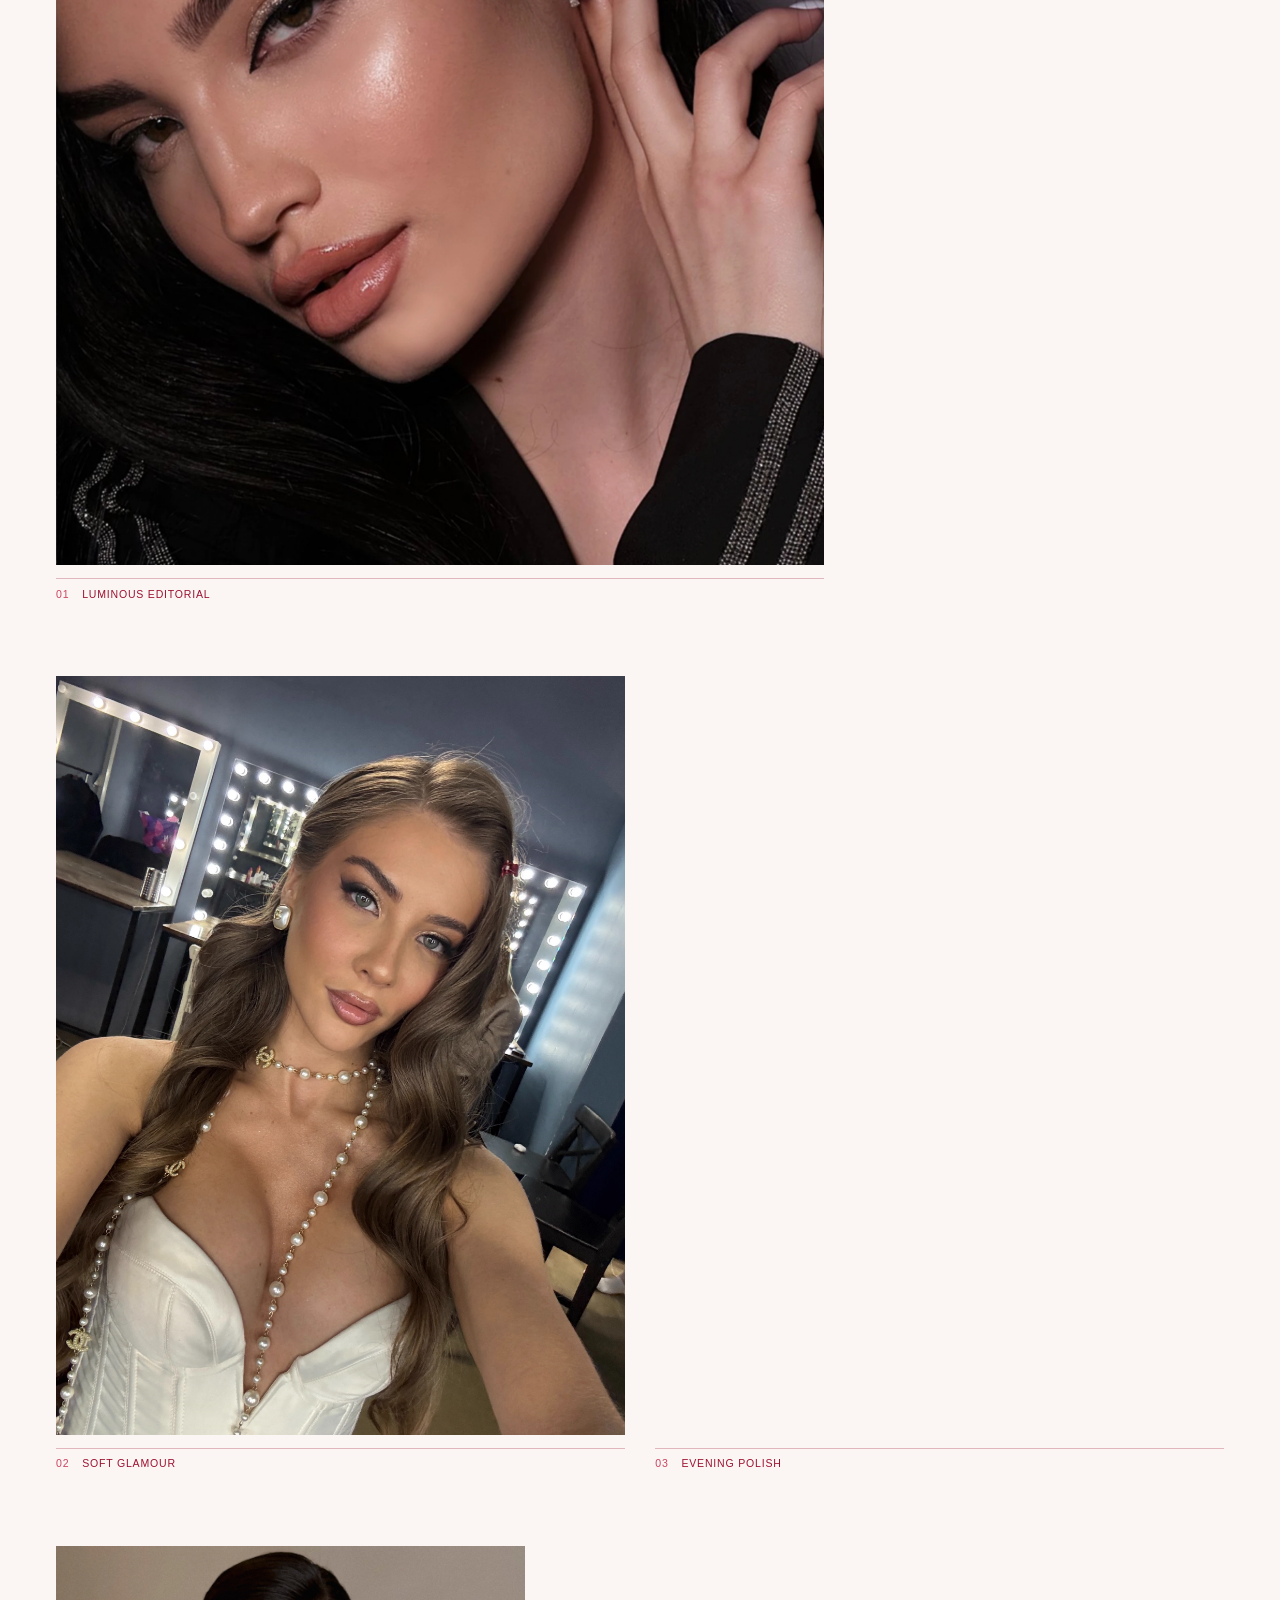
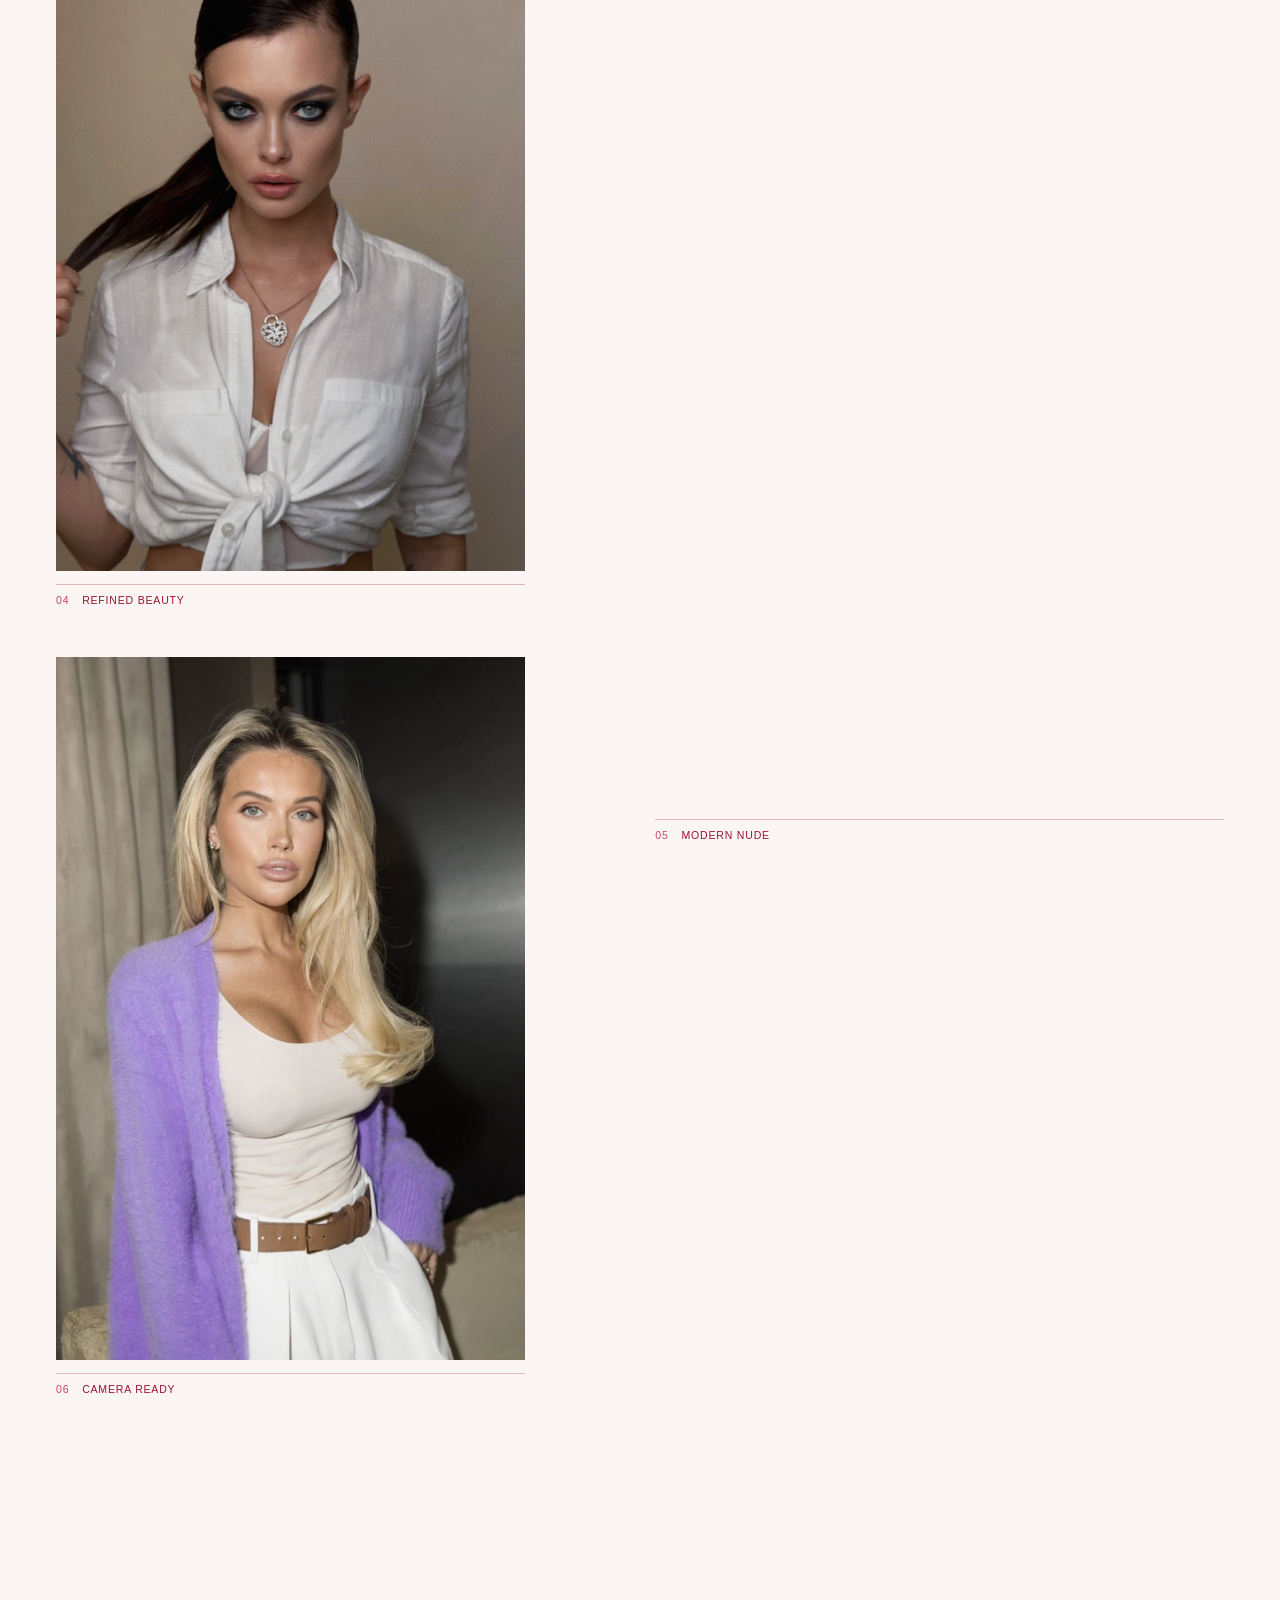
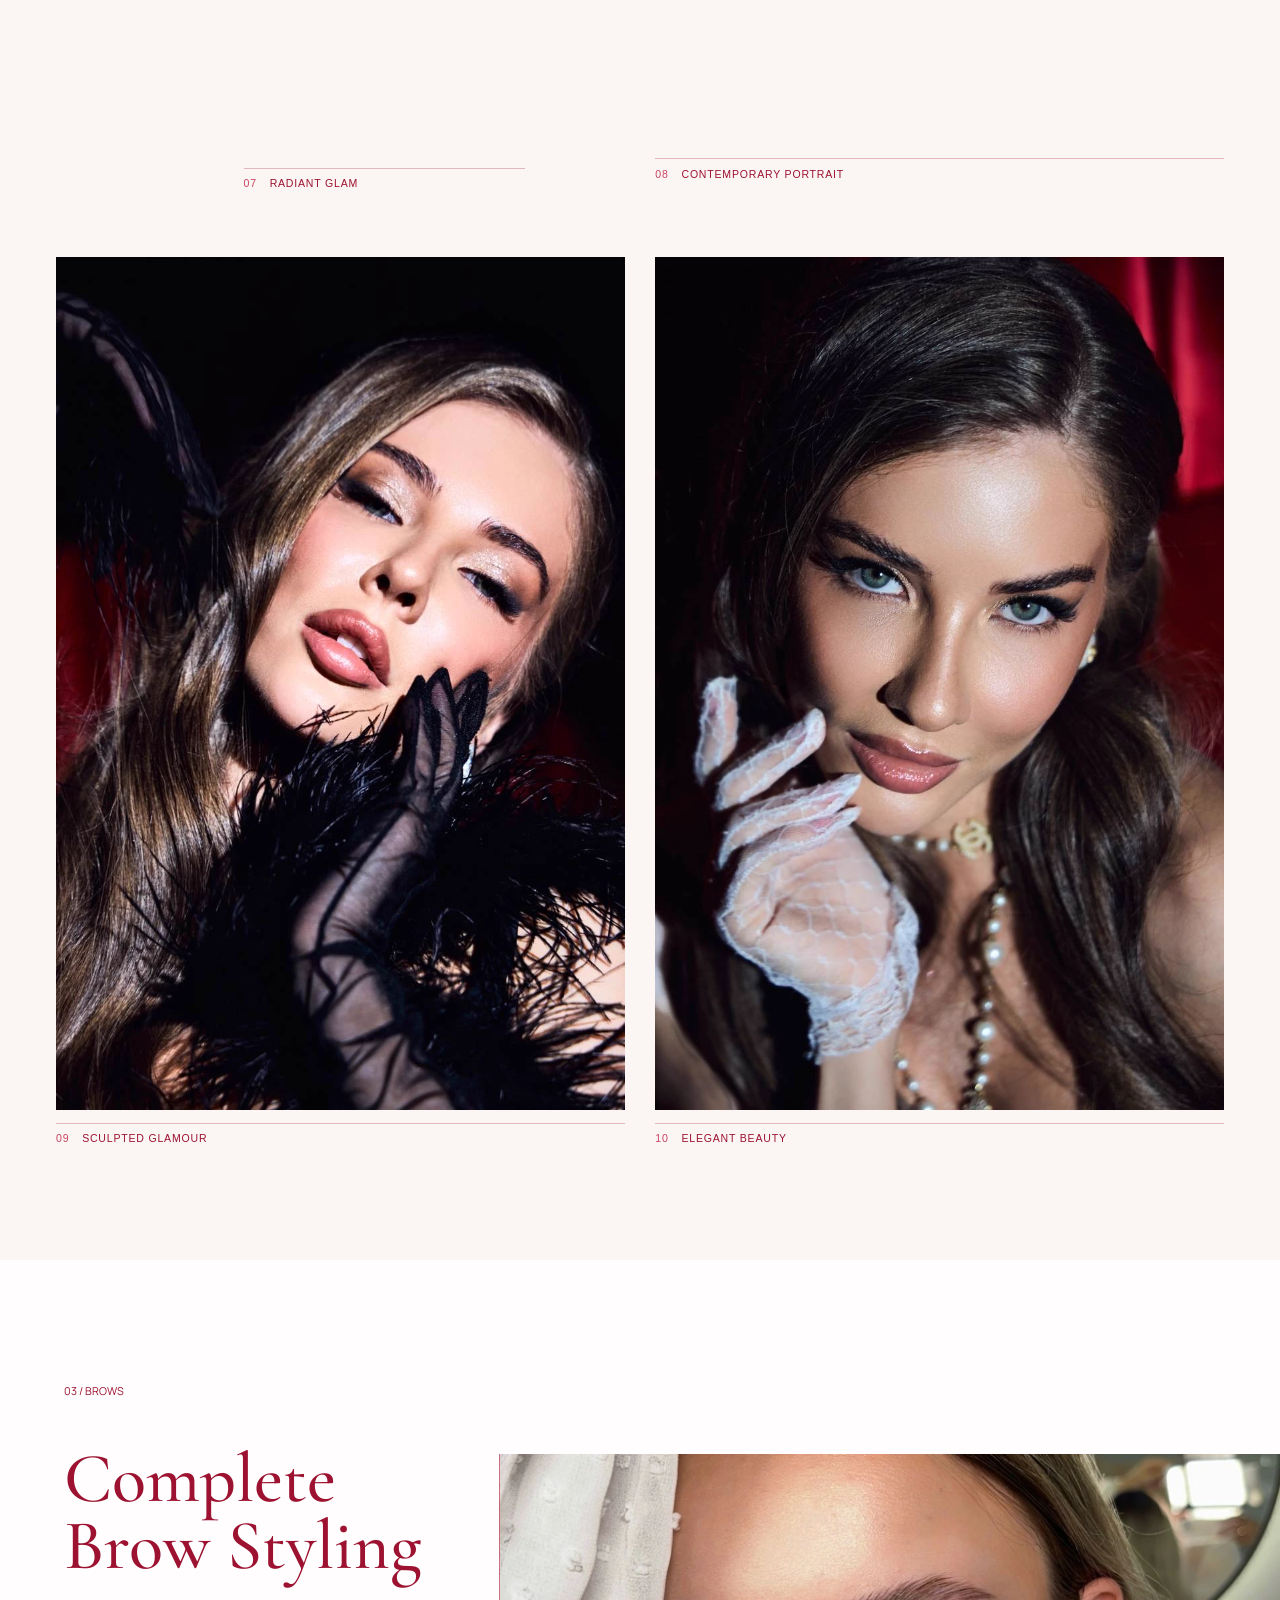
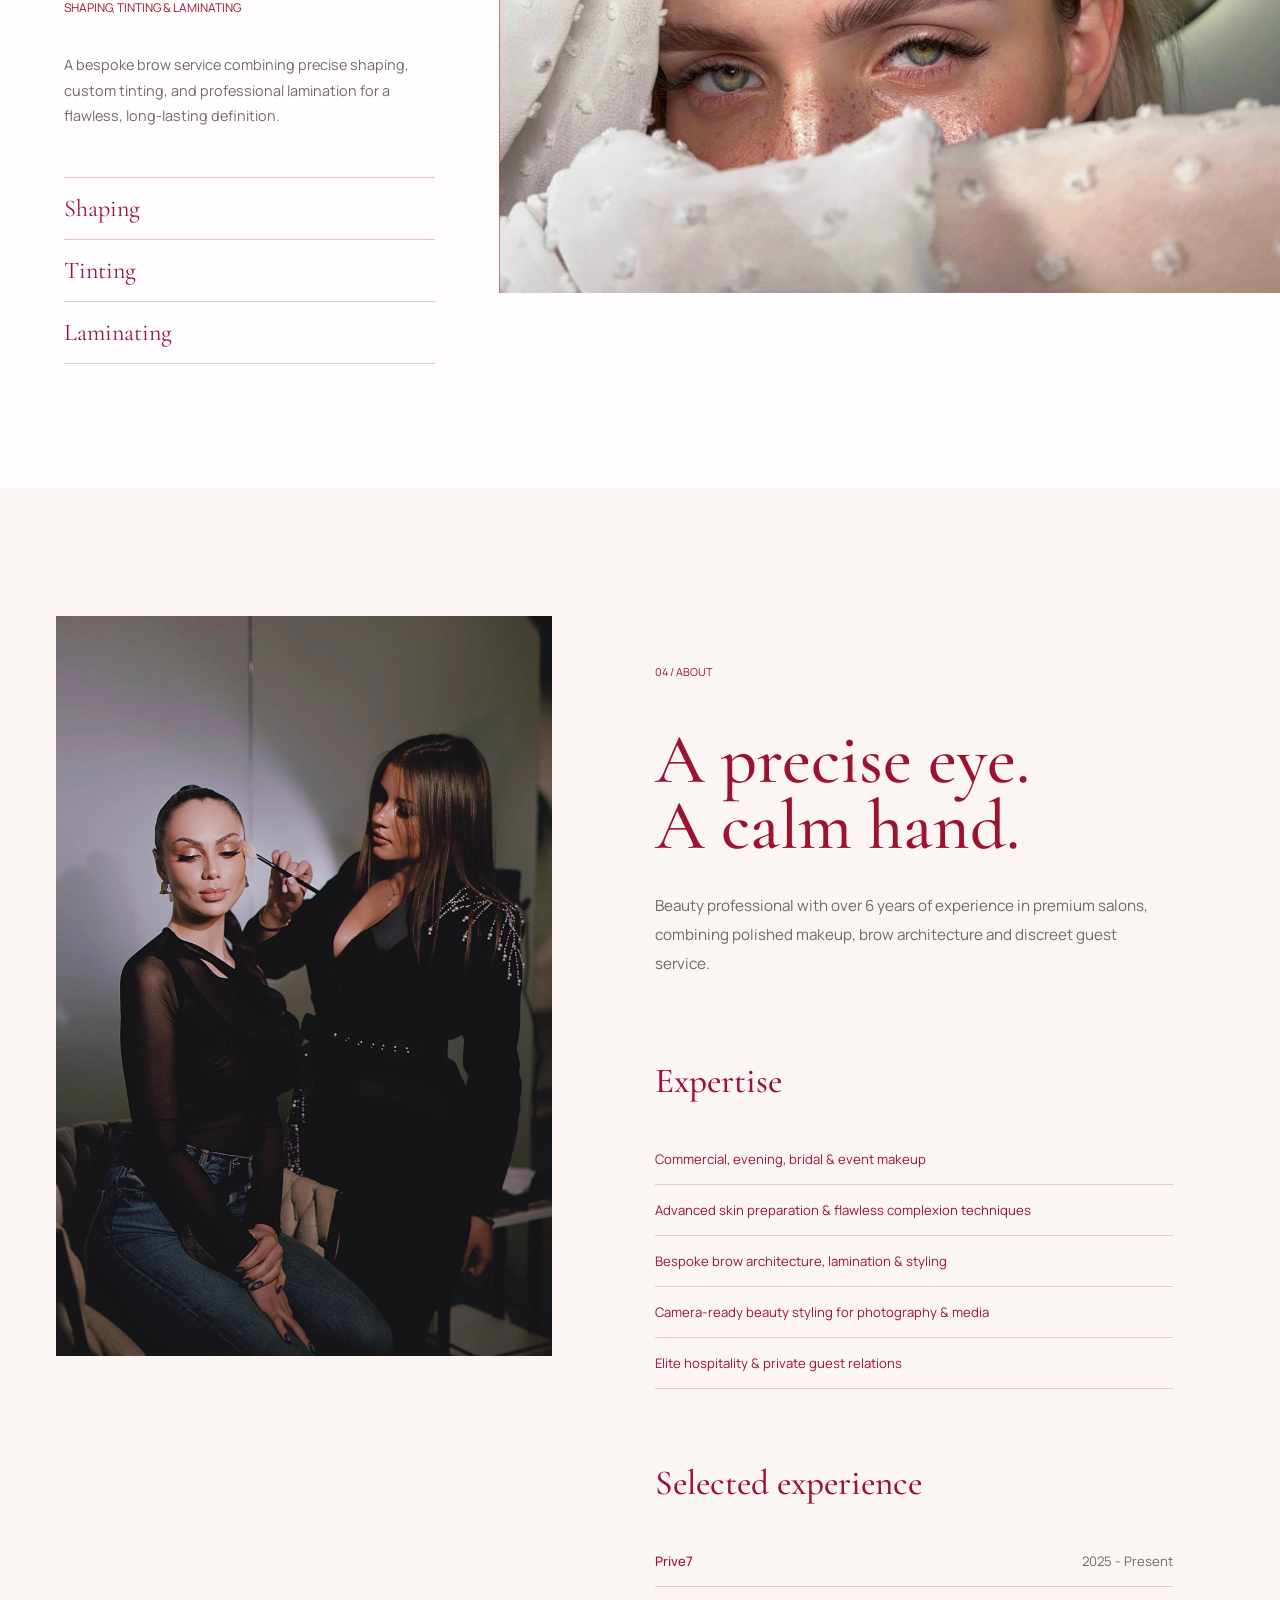
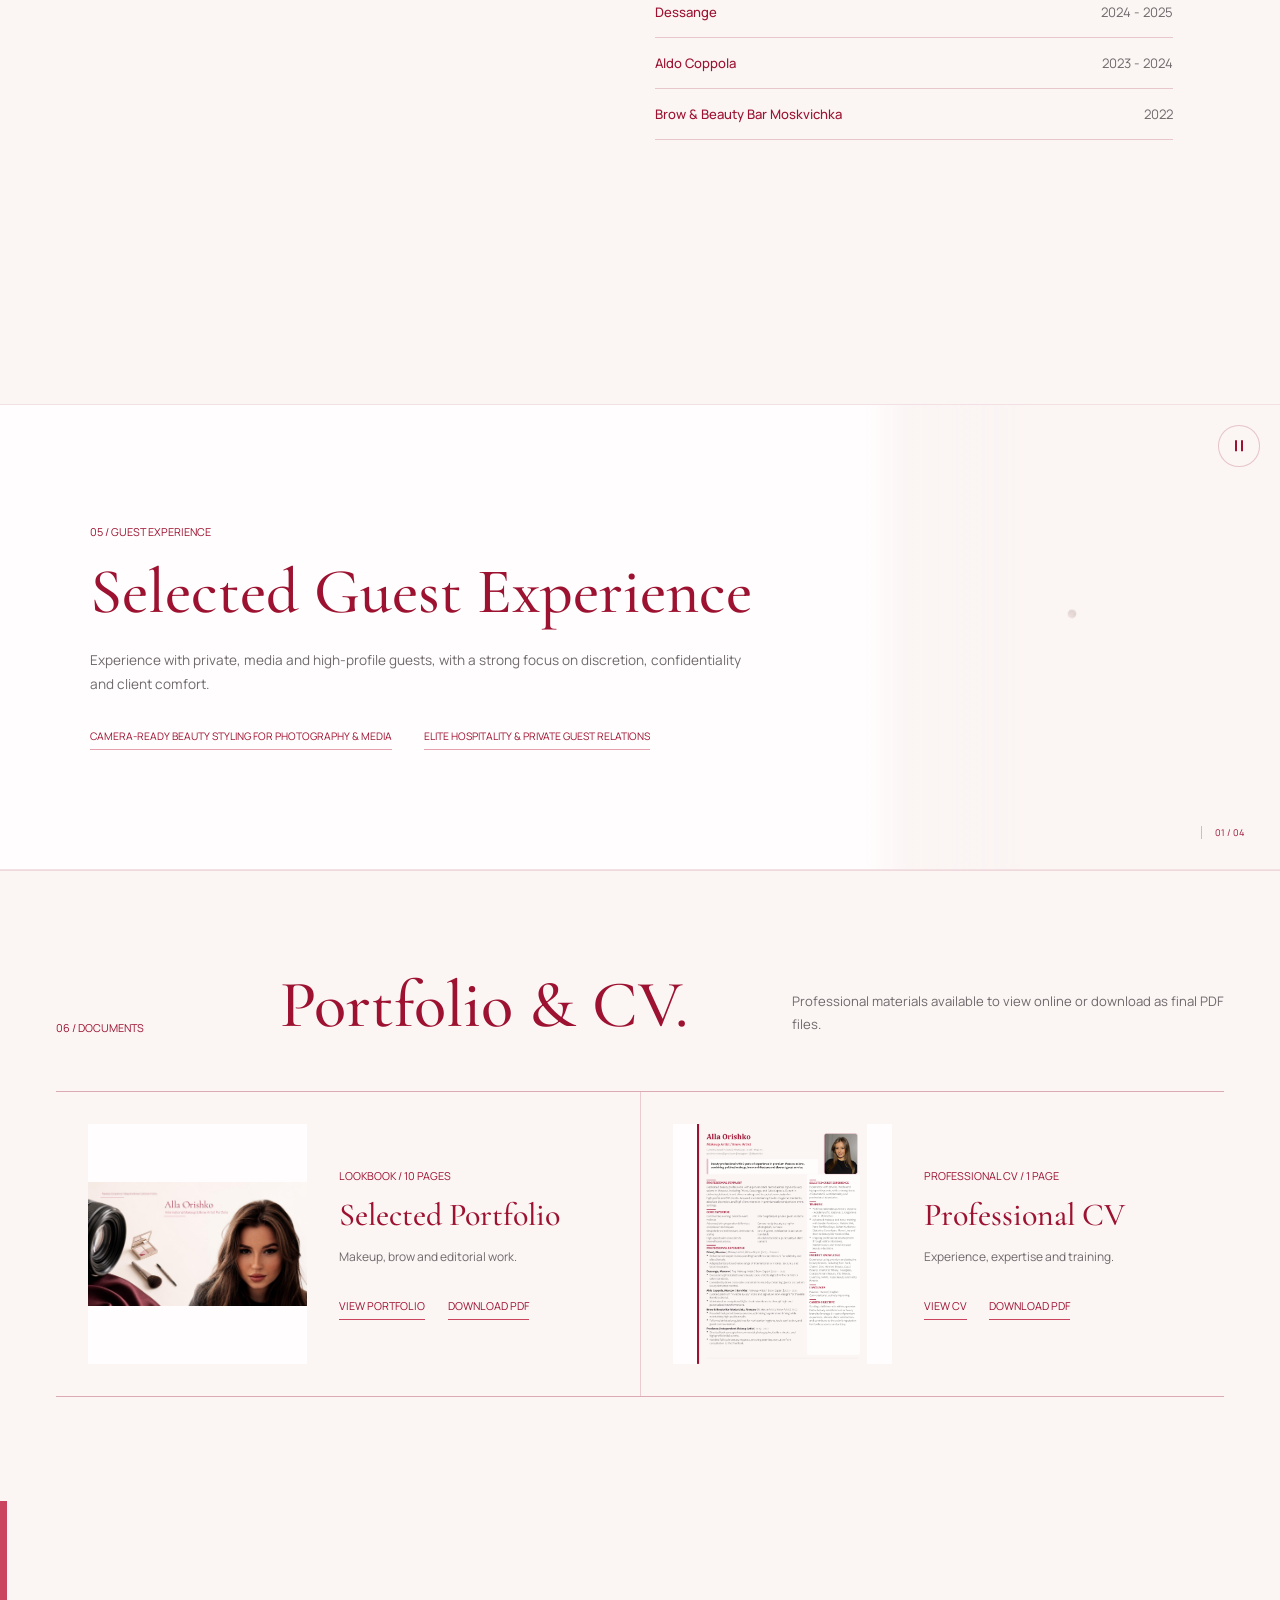
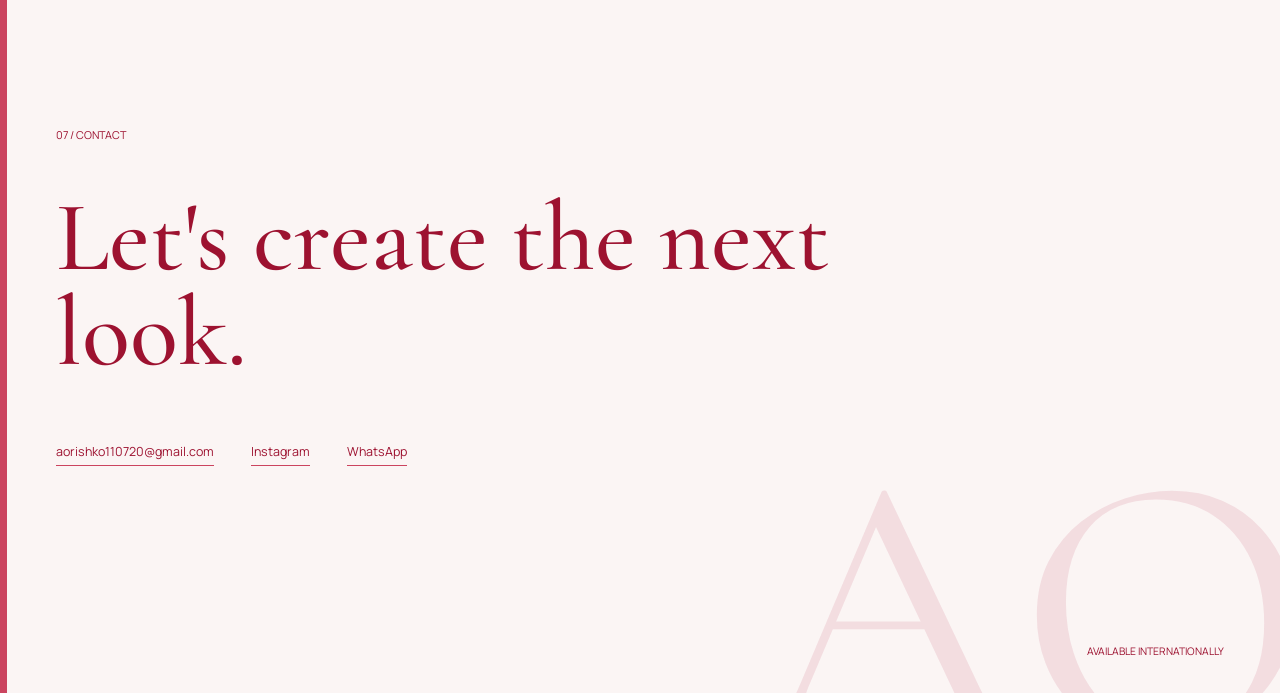
==== commit b5c8d331: "Align lower edges of editorial portfolio cards" ====
--- a/index.html
+++ b/index.html
@@ -23,7 +23,7 @@
     <title>Alla Orishko | Makeup &amp; Brow Artist</title>
     <link rel="canonical" href="https://aivideomotionru-cloud.github.io/alla-orishko-portfolio/" />
     <link rel="icon" type="image/png" href="assets/favicon.png" />
-    <link rel="stylesheet" href="styles.css?v=94" />
+    <link rel="stylesheet" href="styles.css?v=95" />
     <link rel="stylesheet" href="hero-rebuild.css?v=1" />
   </head>
   <body>
--- a/styles.css
+++ b/styles.css
@@ -658,7 +658,8 @@
 
 .editorial-work-stack-right {
   grid-column: 7 / span 6;
-  margin-top: clamp(1rem, 3vw, 3rem);
+  margin-top: 0;
+  padding-top: clamp(1rem, 3vw, 3rem);
 }
 
 .editorial-work-stack .editorial-work {
@@ -669,7 +670,7 @@
 
 .editorial-work-stack .editorial-work-mini {
   position: relative;
-  top: -0.5rem;
+  top: 0.7rem;
   width: 60%;
   justify-self: end;
 }
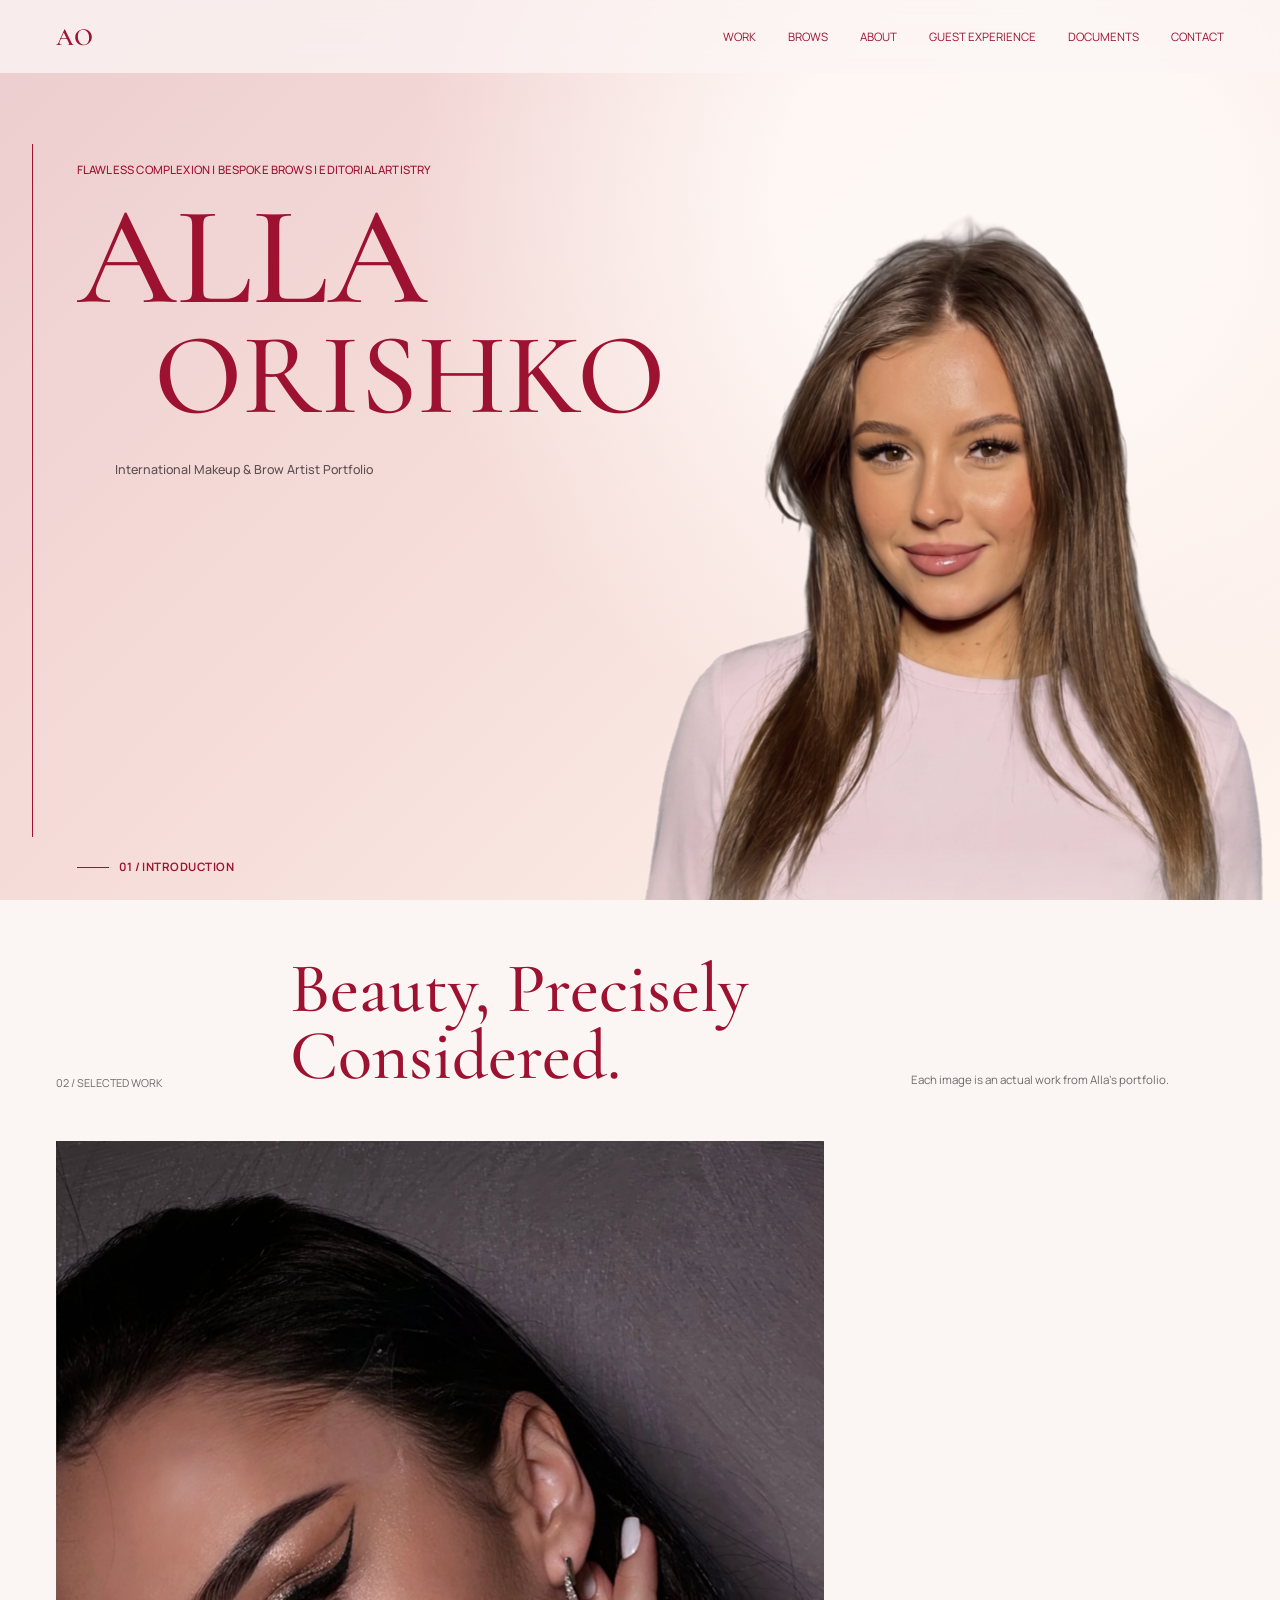
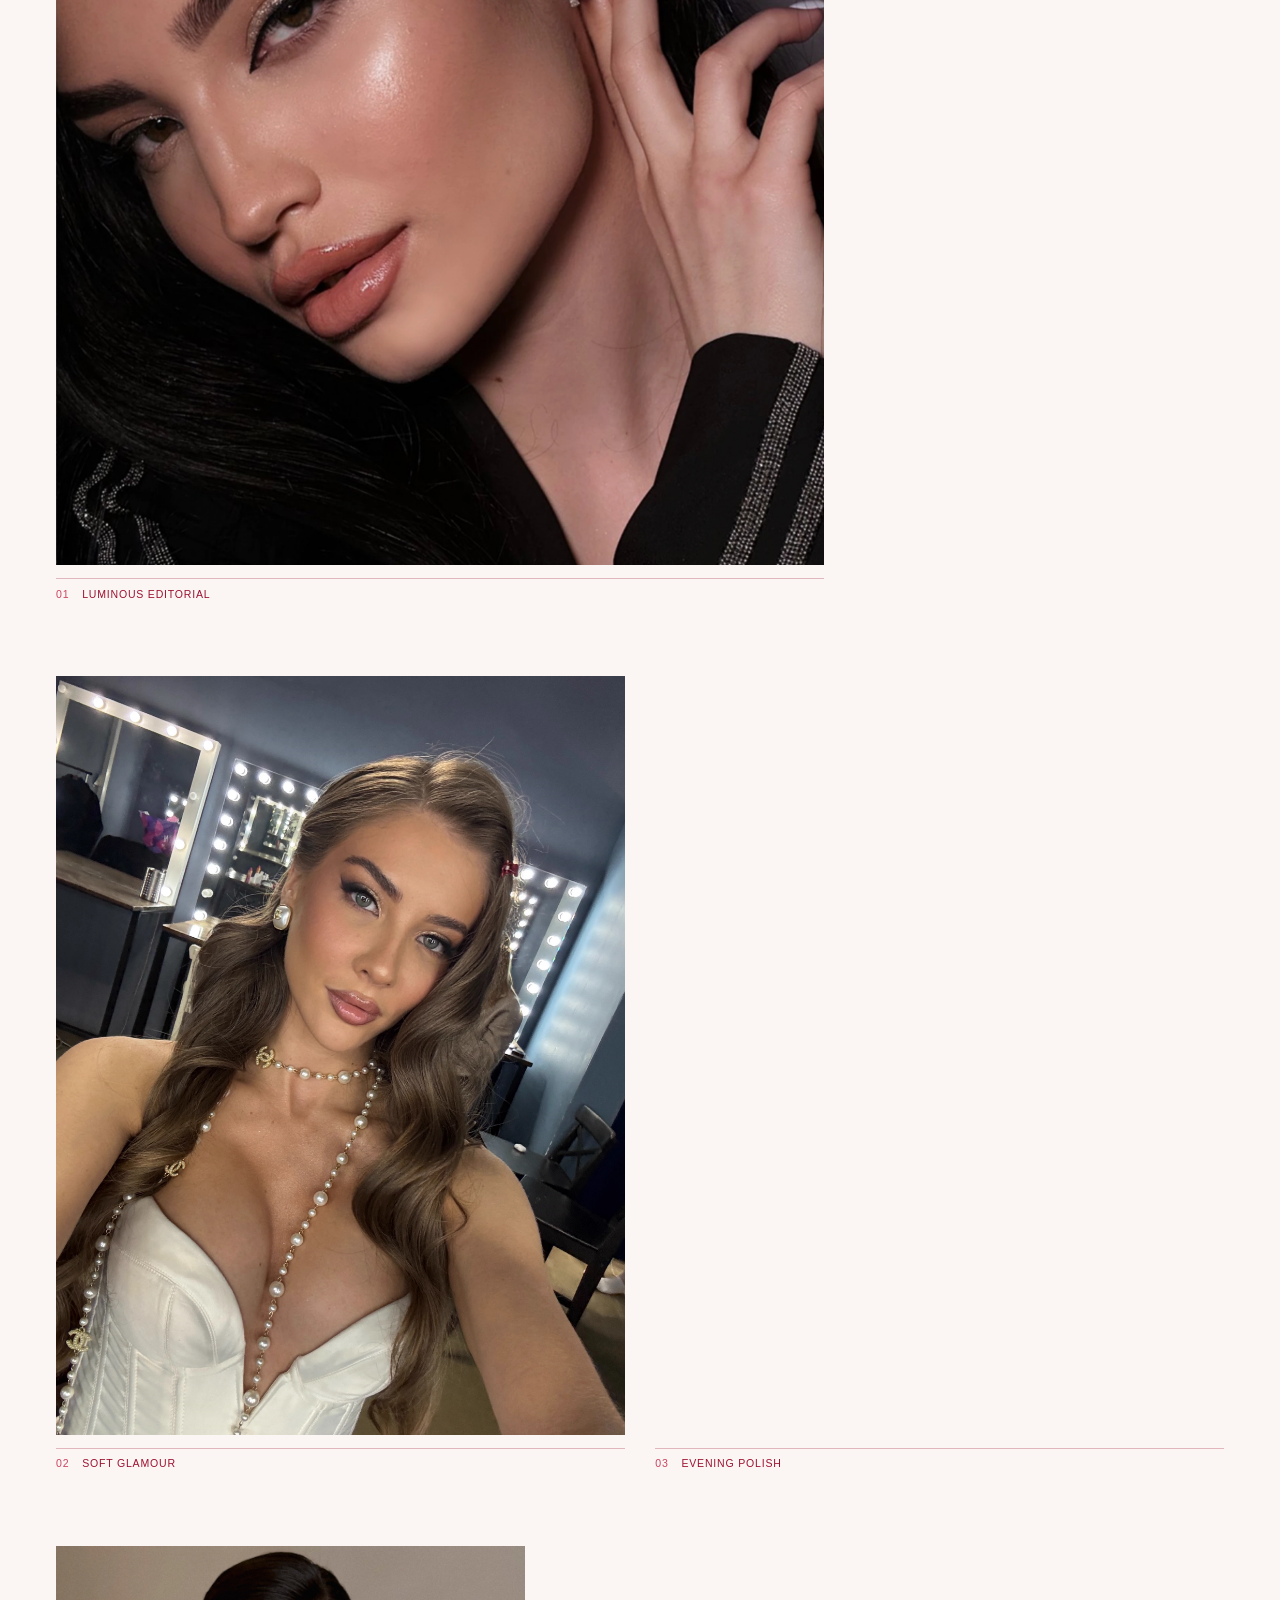
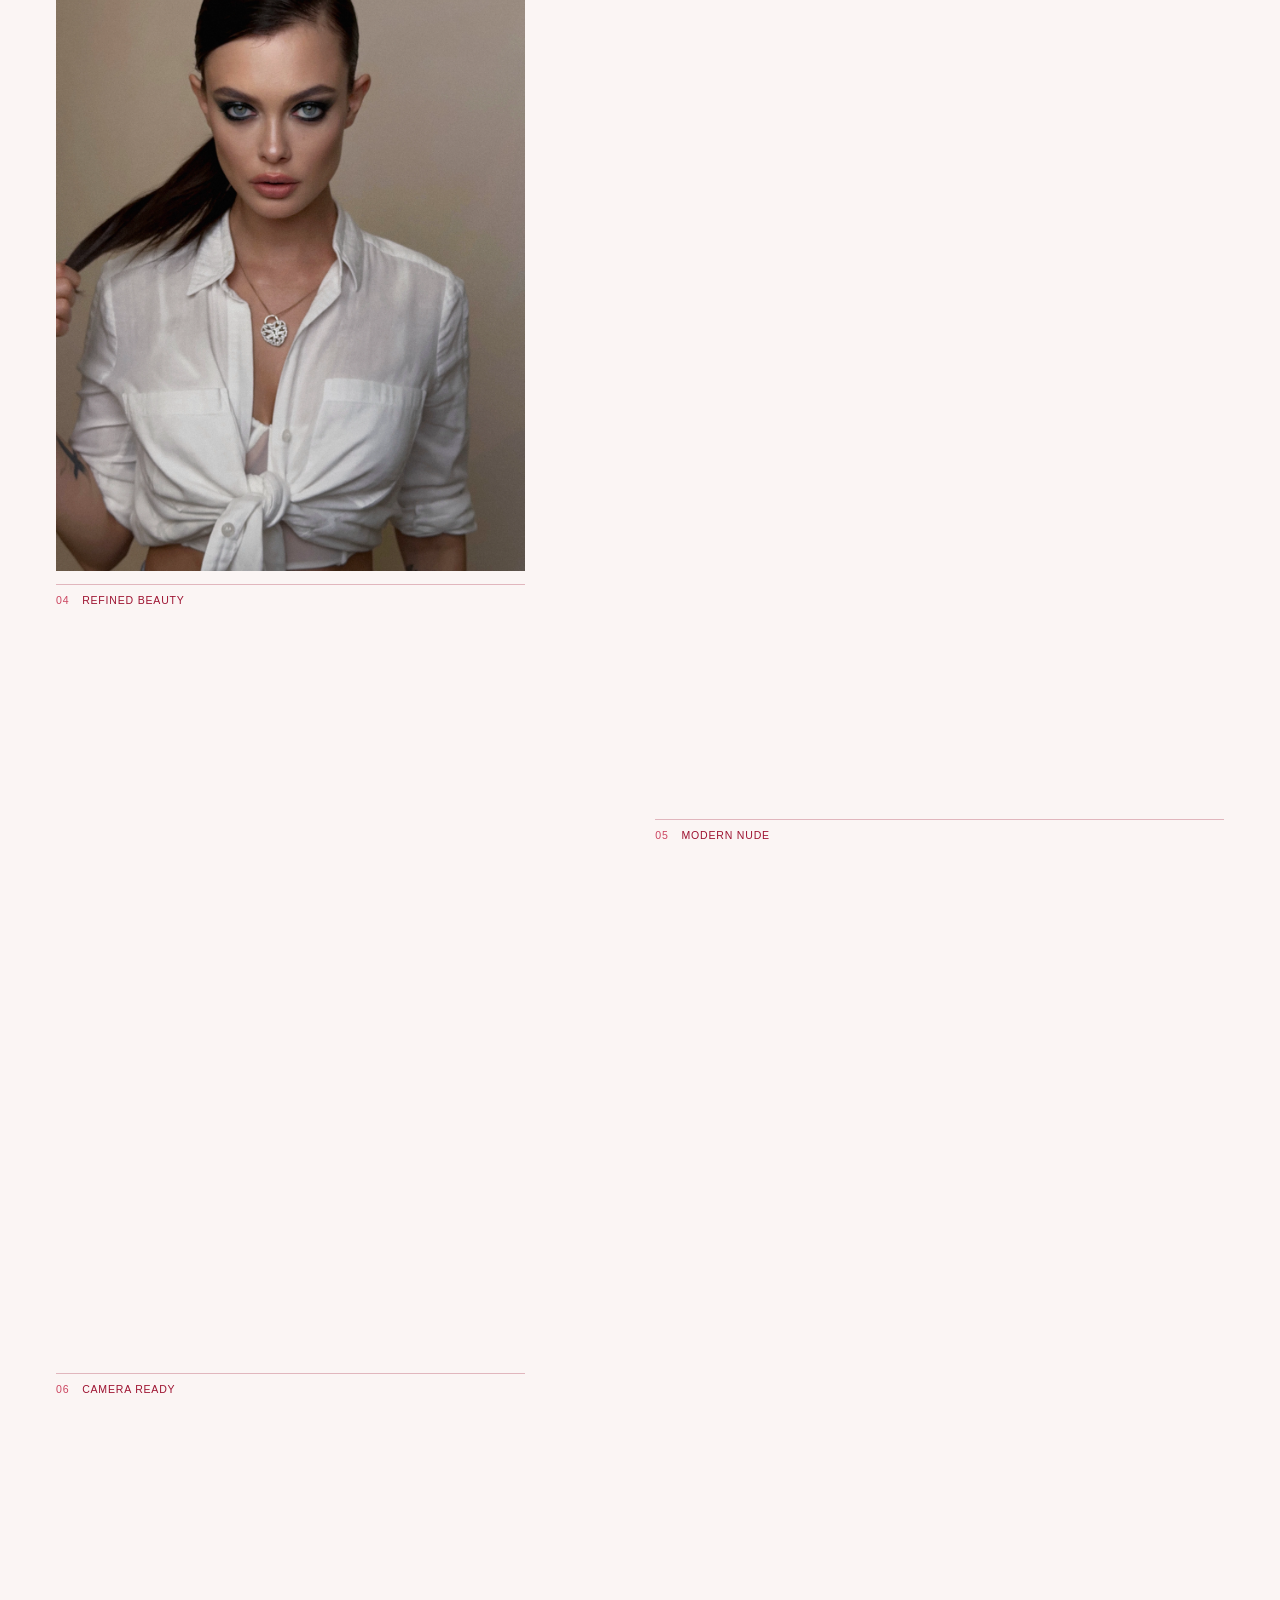
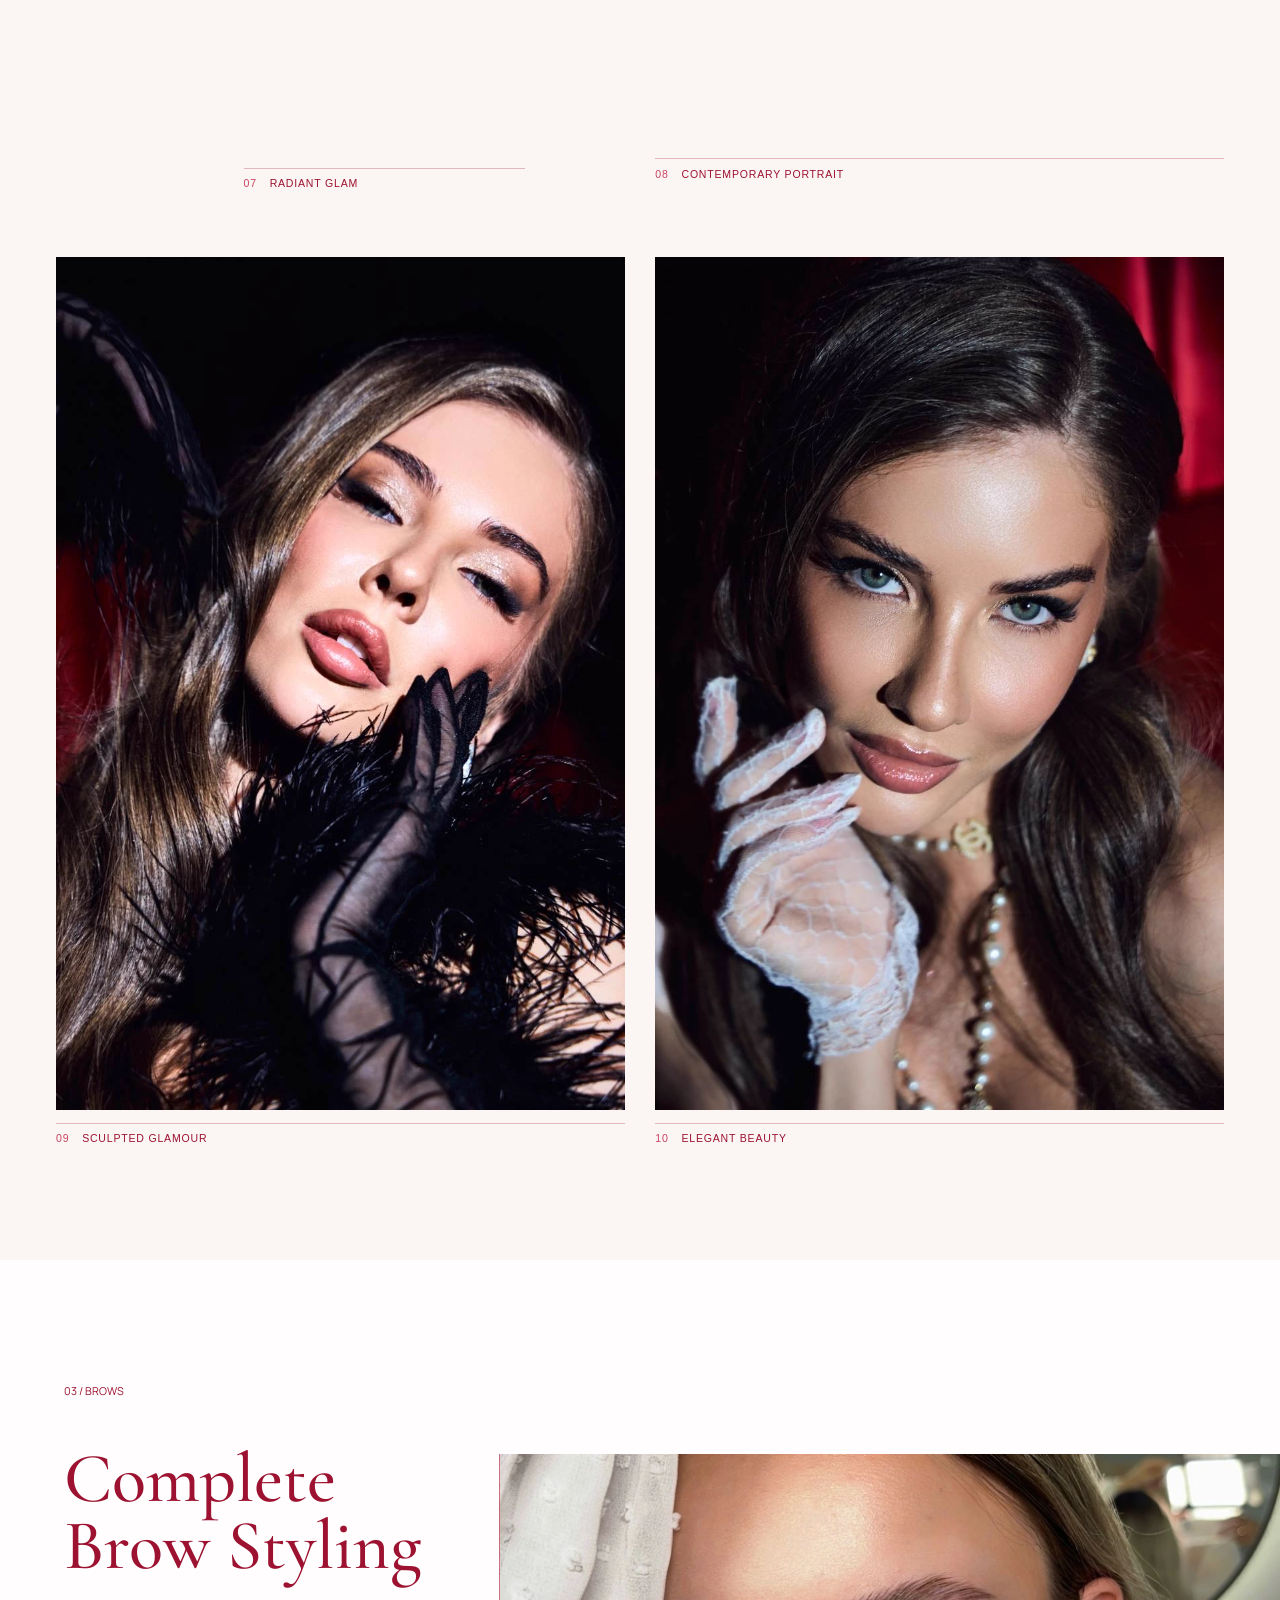
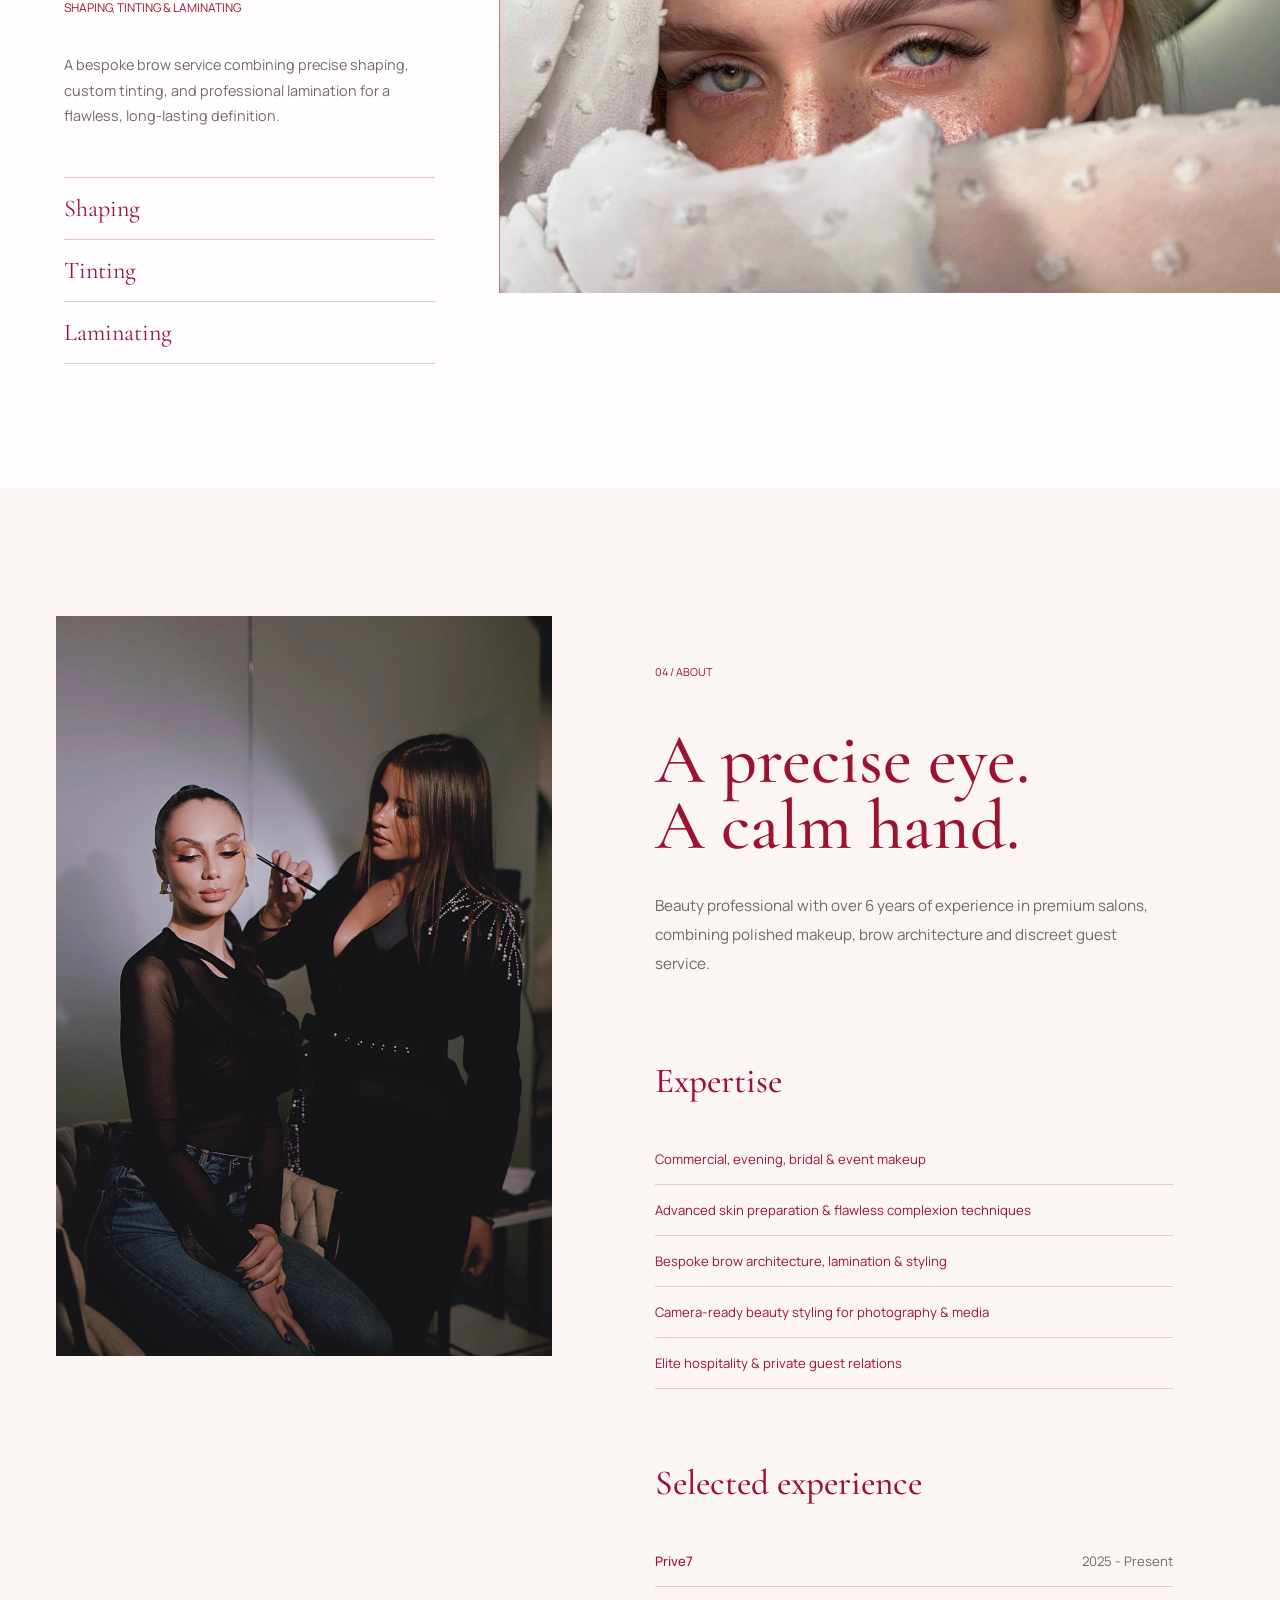
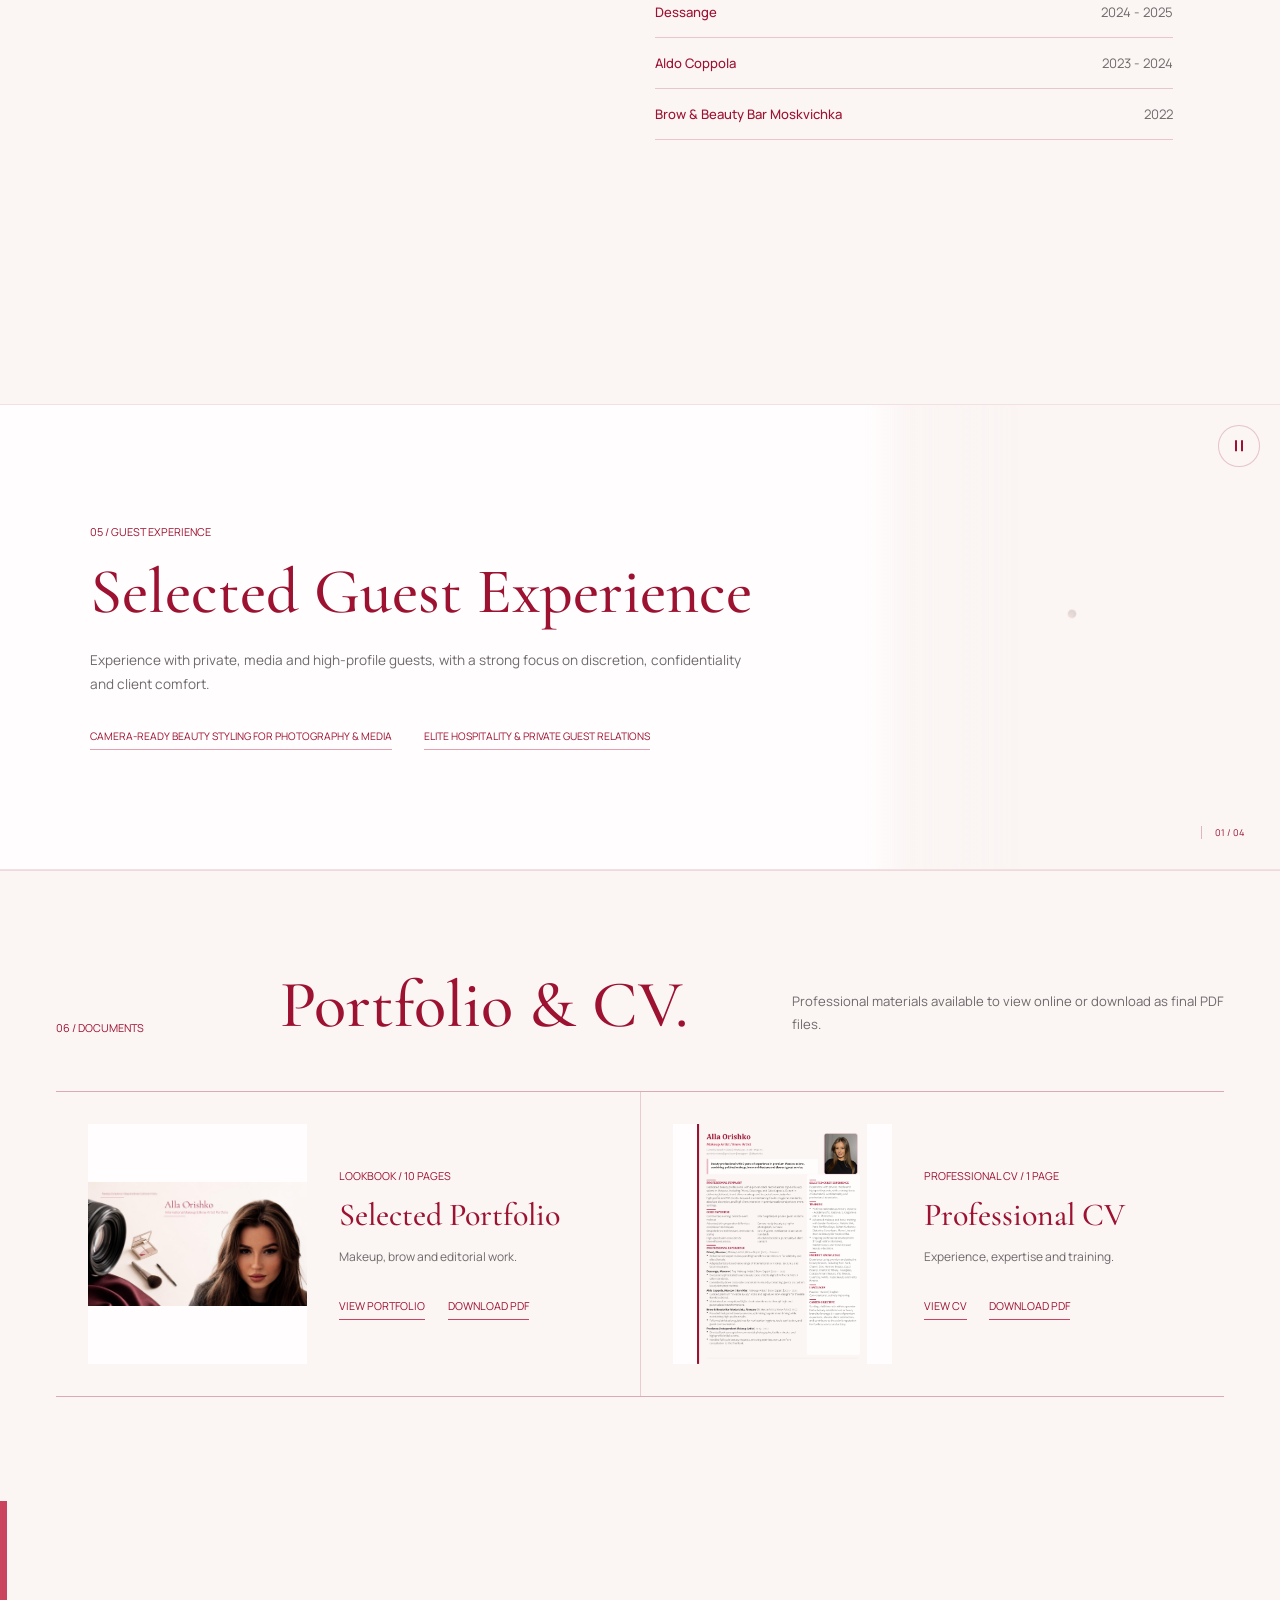
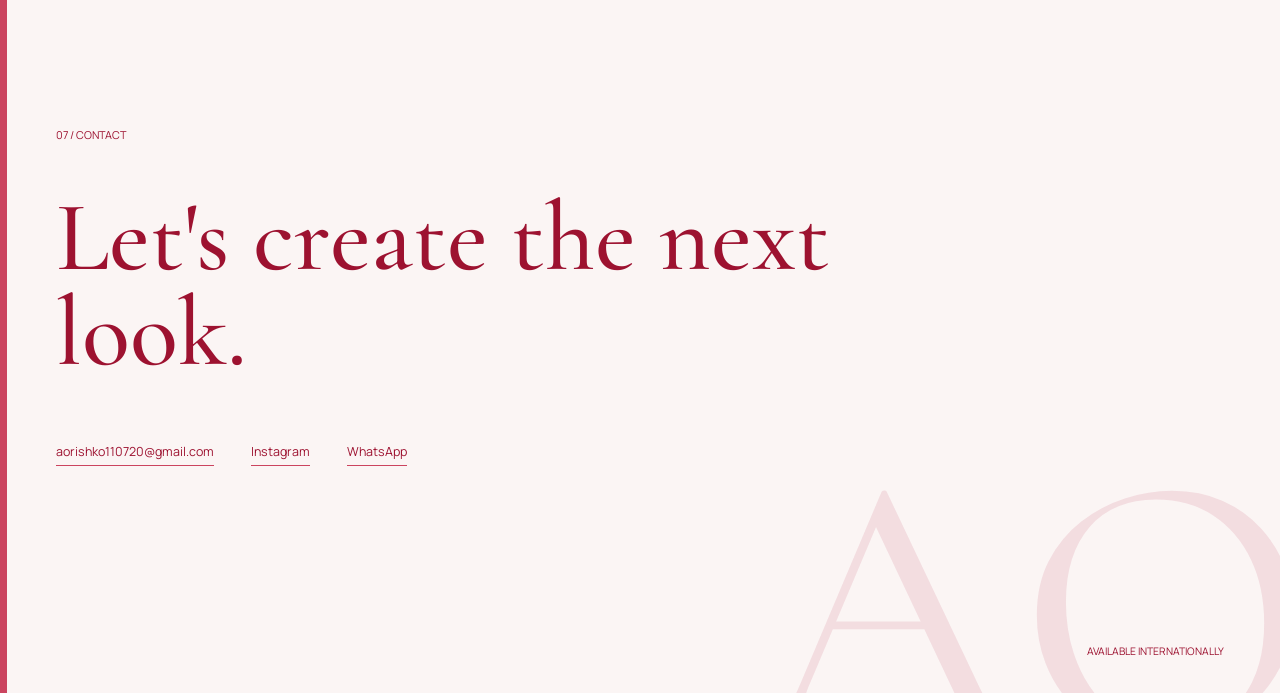
==== commit 60917bdc: "Rework selected work layout for iPhone" ====
--- a/index.html
+++ b/index.html
@@ -23,7 +23,7 @@
     <title>Alla Orishko | Makeup &amp; Brow Artist</title>
     <link rel="canonical" href="https://aivideomotionru-cloud.github.io/alla-orishko-portfolio/" />
     <link rel="icon" type="image/png" href="assets/favicon.png" />
-    <link rel="stylesheet" href="styles.css?v=95" />
+    <link rel="stylesheet" href="styles.css?v=96" />
     <link rel="stylesheet" href="hero-rebuild.css?v=1" />
   </head>
   <body>
--- a/styles.css
+++ b/styles.css
@@ -1558,6 +1558,11 @@
 }
 
 @media (max-width: 760px) {
+  .site-header {
+    position: relative;
+    top: auto;
+  }
+
   .editorial-work-grid {
     grid-template-columns: repeat(2, minmax(0, 1fr));
     gap: 2.8rem 0.8rem;
@@ -1577,7 +1582,7 @@
   .editorial-work[data-work="9"] { order: 10; }
 
   .editorial-work-stack .editorial-work-mini {
-    width: 72%;
+    width: 82%;
     grid-column: 1 / -1;
     justify-self: start;
     top: 0;
@@ -1585,7 +1590,11 @@
 
   .editorial-work-lead,
   .editorial-work-feature,
-  .editorial-work[data-work="5"] {
+  .editorial-work[data-work="3"],
+  .editorial-work[data-work="4"],
+  .editorial-work[data-work="5"],
+  .editorial-work[data-work="6"],
+  .editorial-work[data-work="9"] {
     grid-column: 1 / -1;
   }
 
@@ -1609,6 +1618,26 @@
     width: 82%;
     margin-top: 0;
     justify-self: center;
+  }
+
+  .editorial-work[data-work="3"] {
+    width: 86%;
+    justify-self: start;
+  }
+
+  .editorial-work[data-work="4"] {
+    width: 88%;
+    justify-self: end;
+  }
+
+  .editorial-work[data-work="6"] {
+    width: 82%;
+    justify-self: start;
+  }
+
+  .editorial-work[data-work="9"] {
+    width: 88%;
+    justify-self: end;
   }
 
   .editorial-work span {
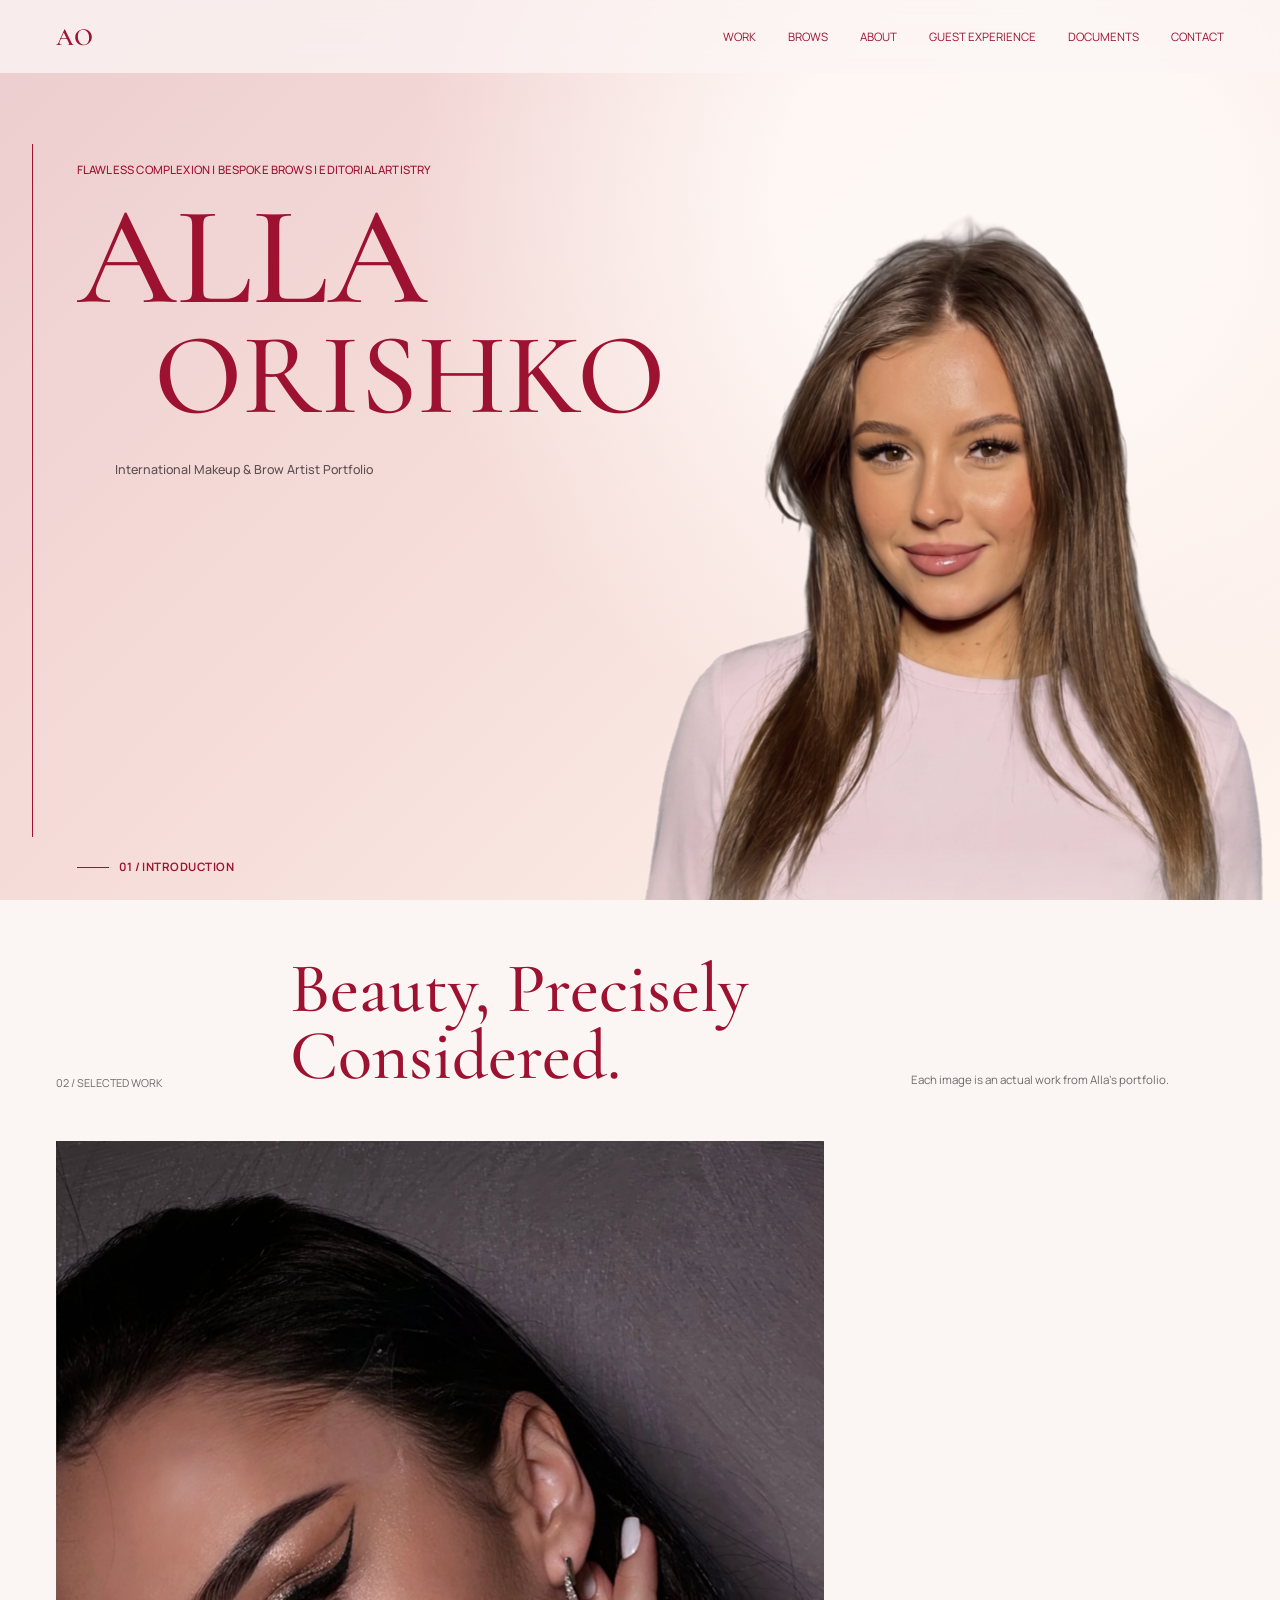
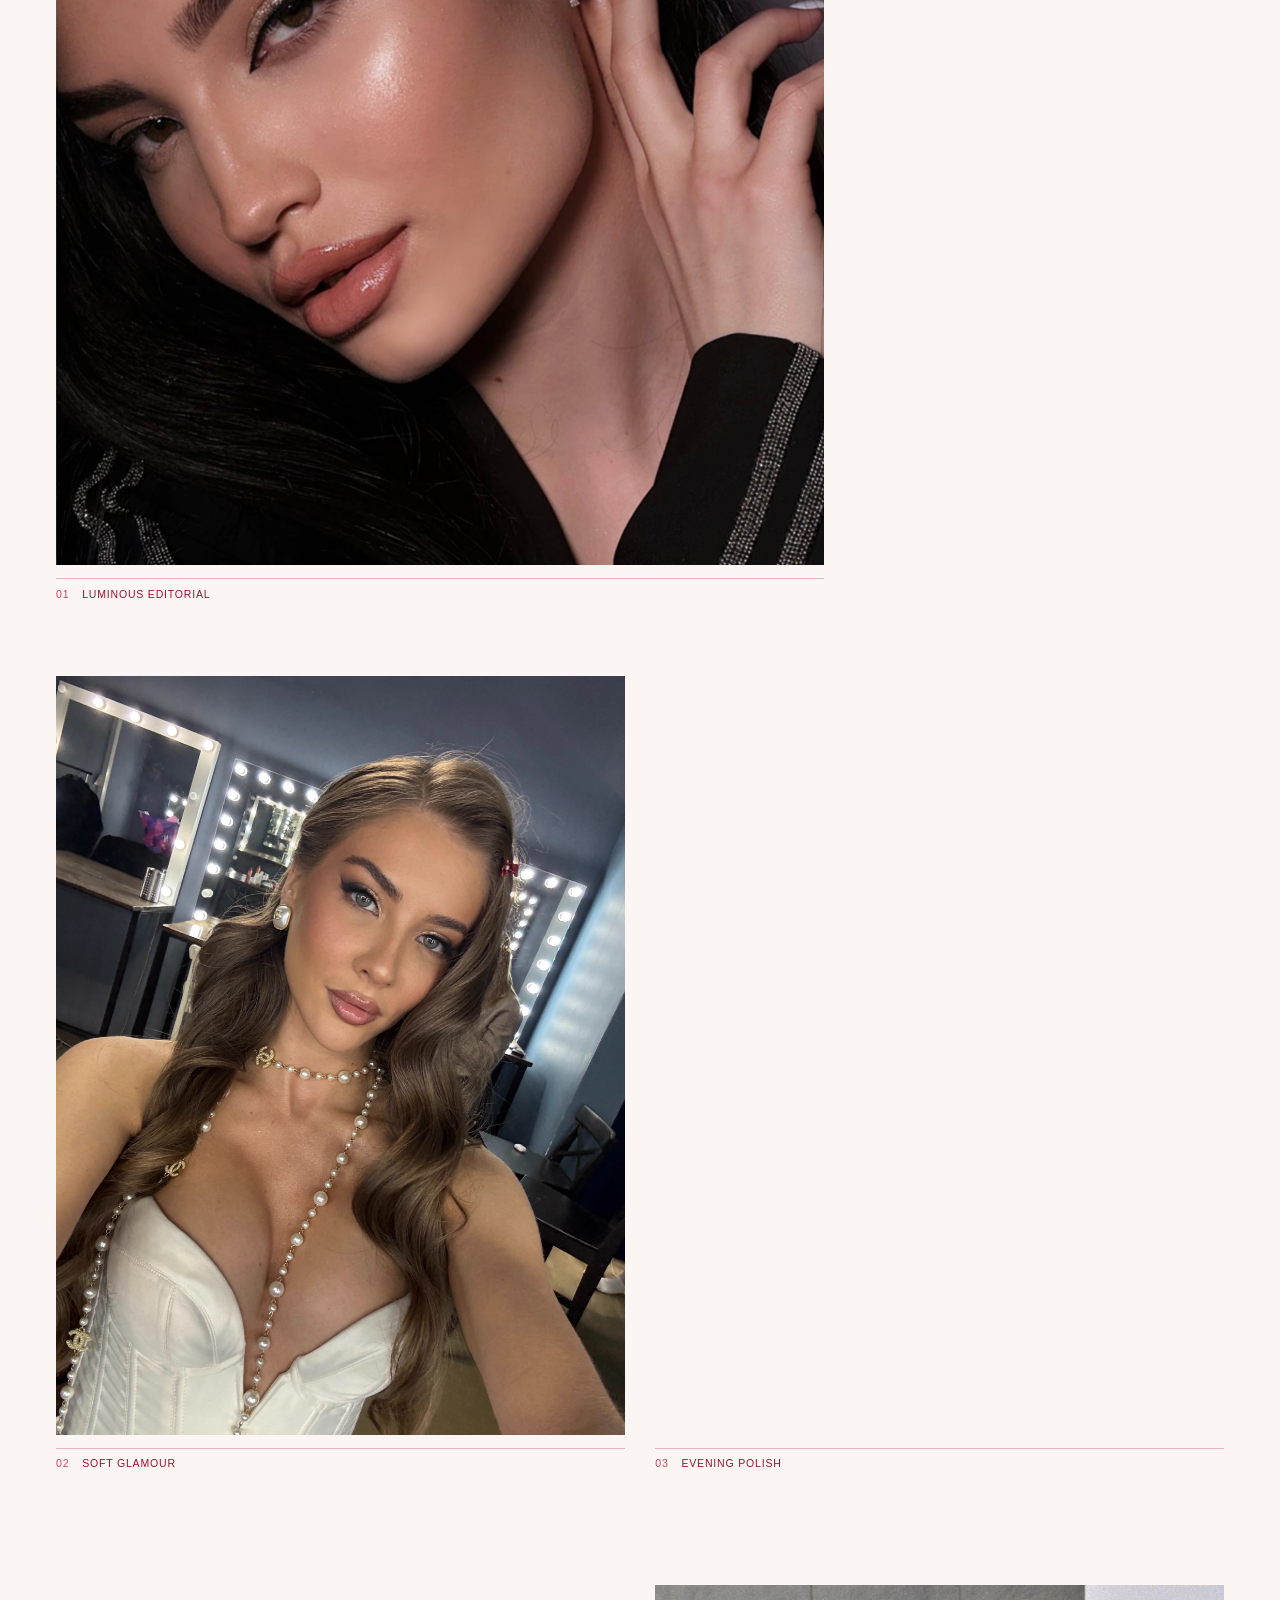
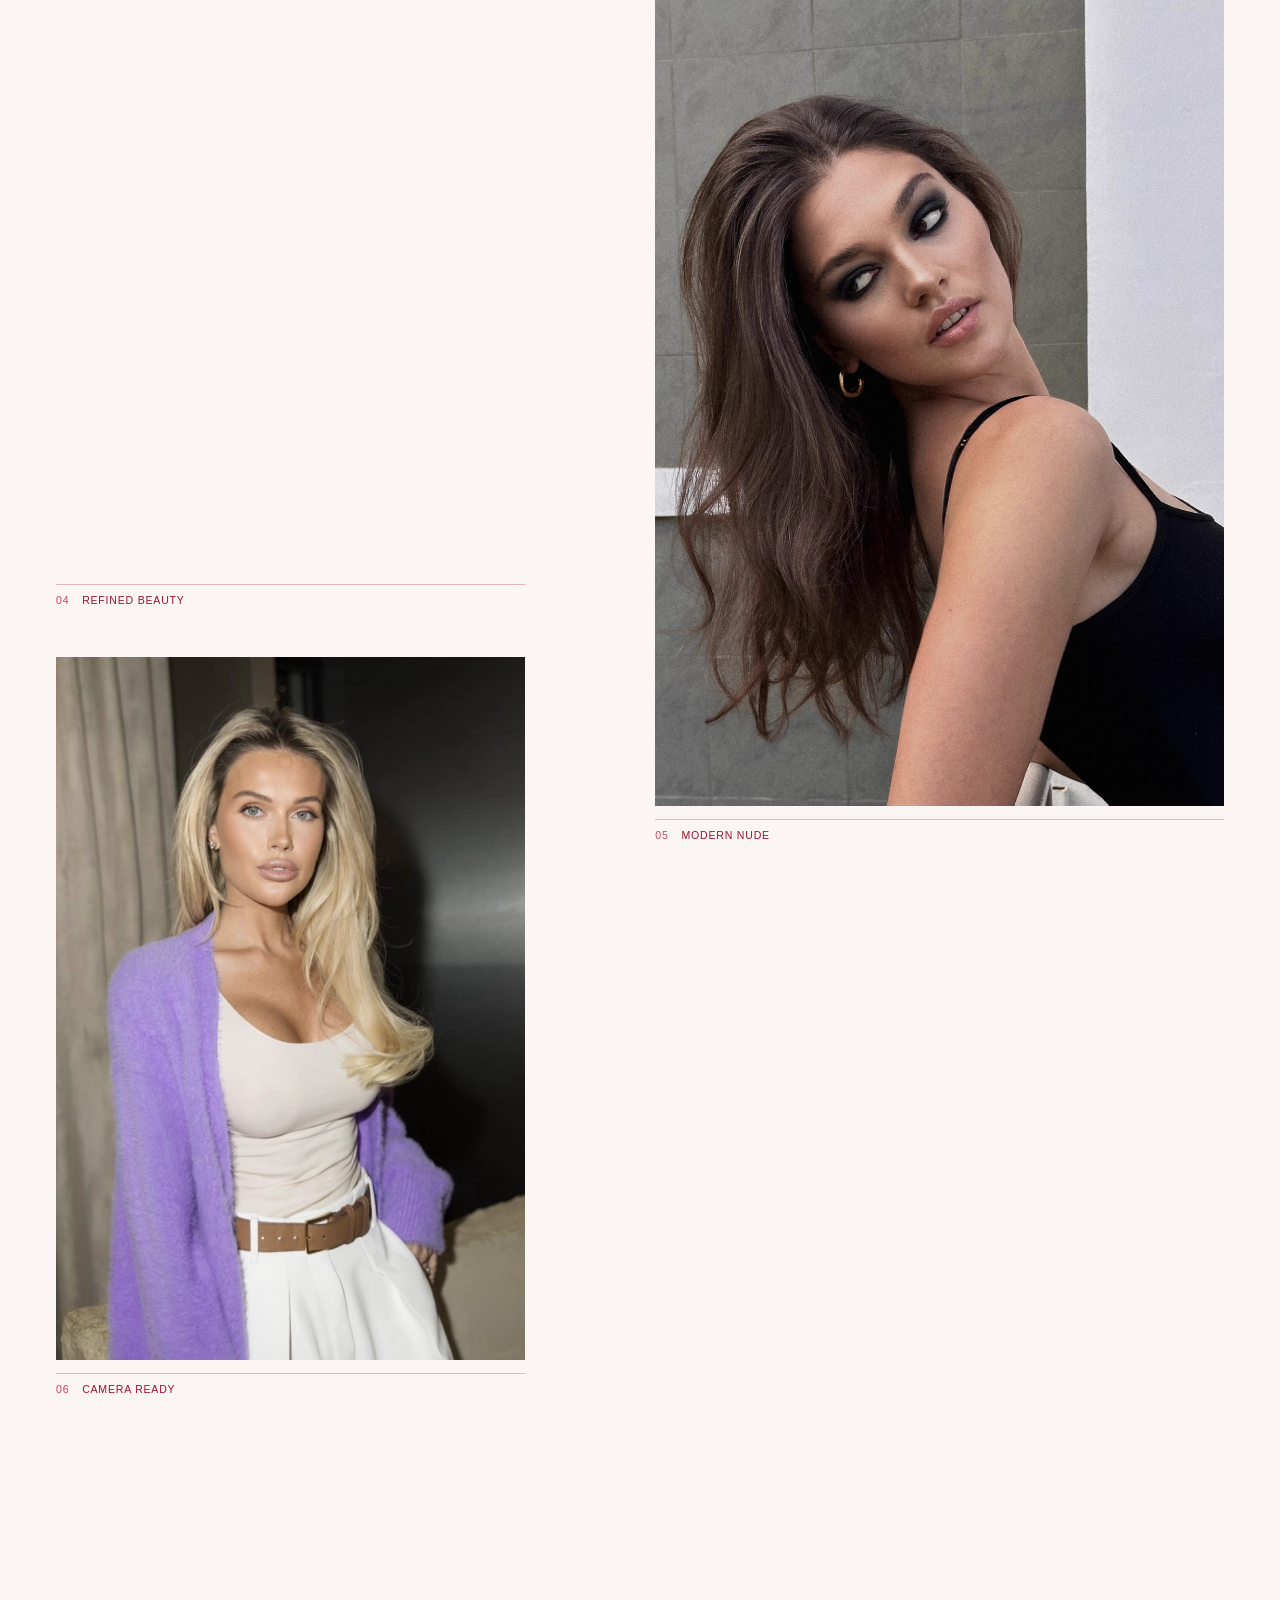
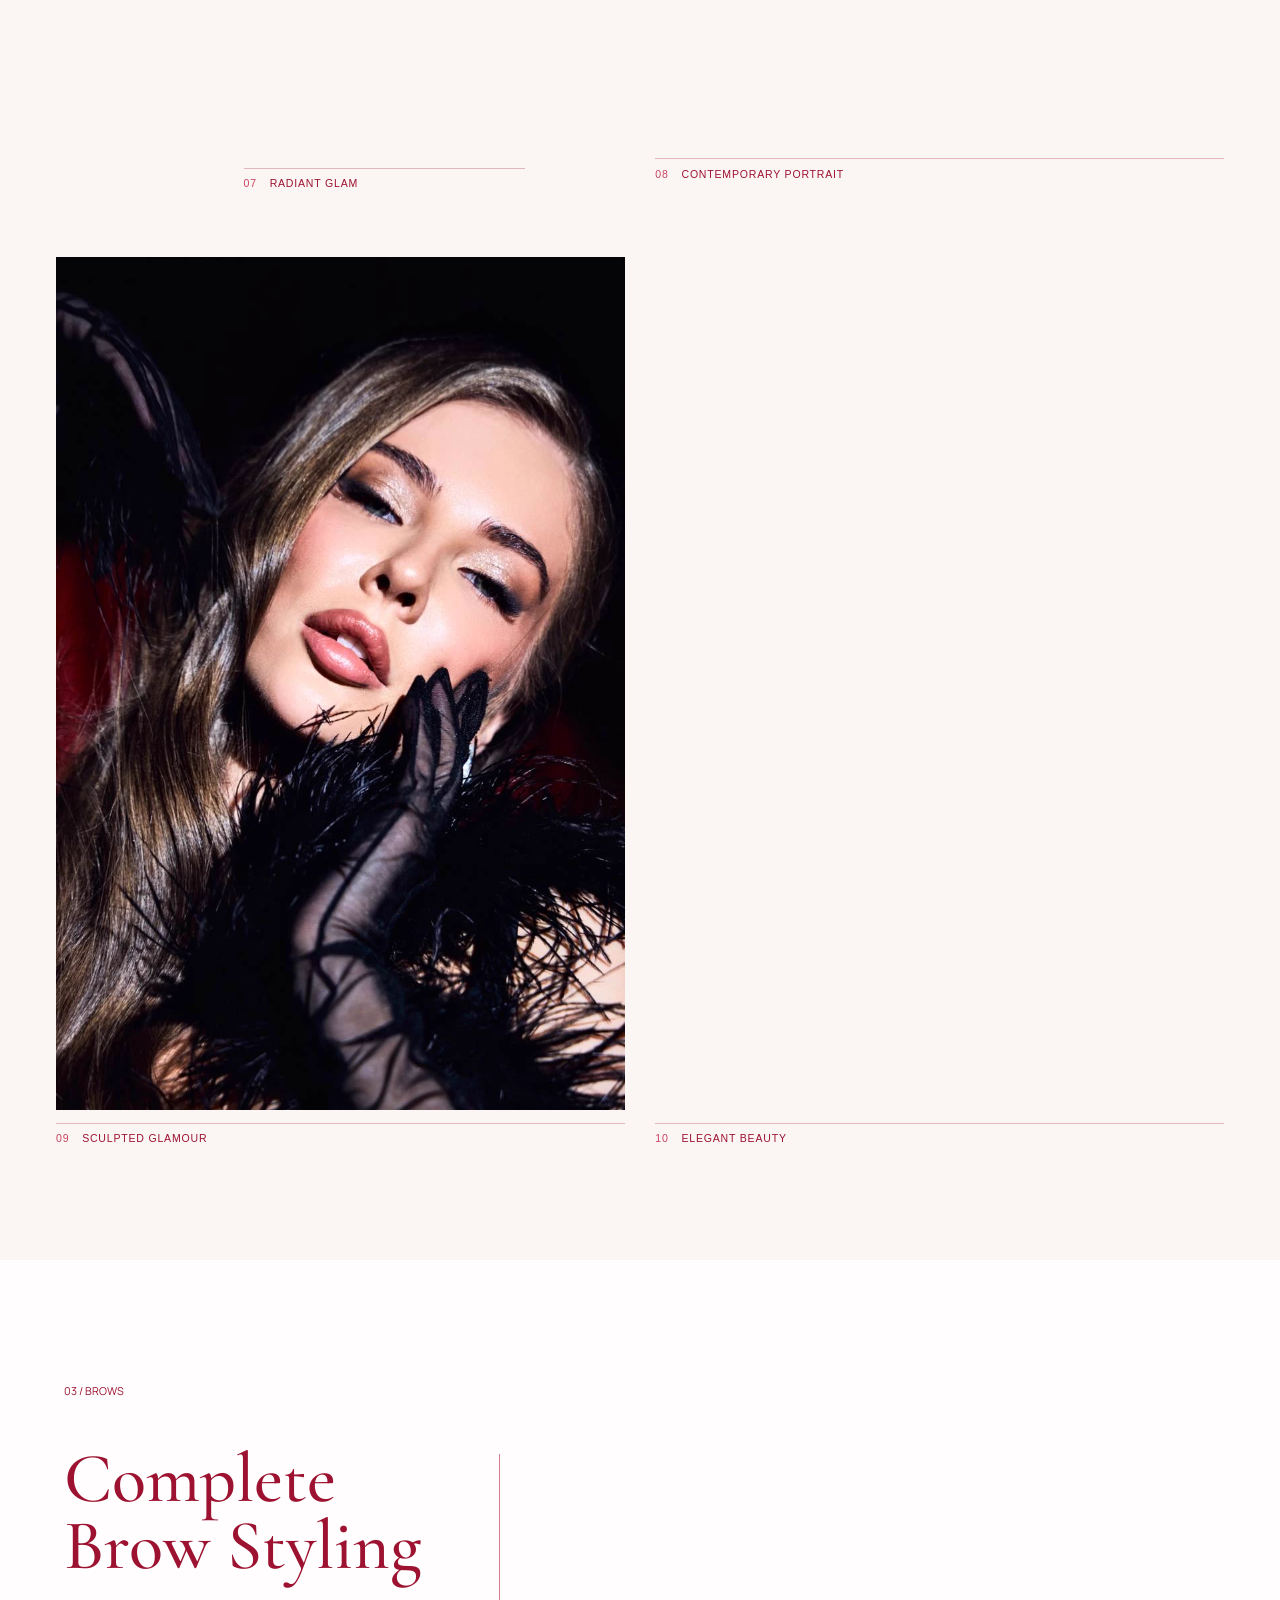
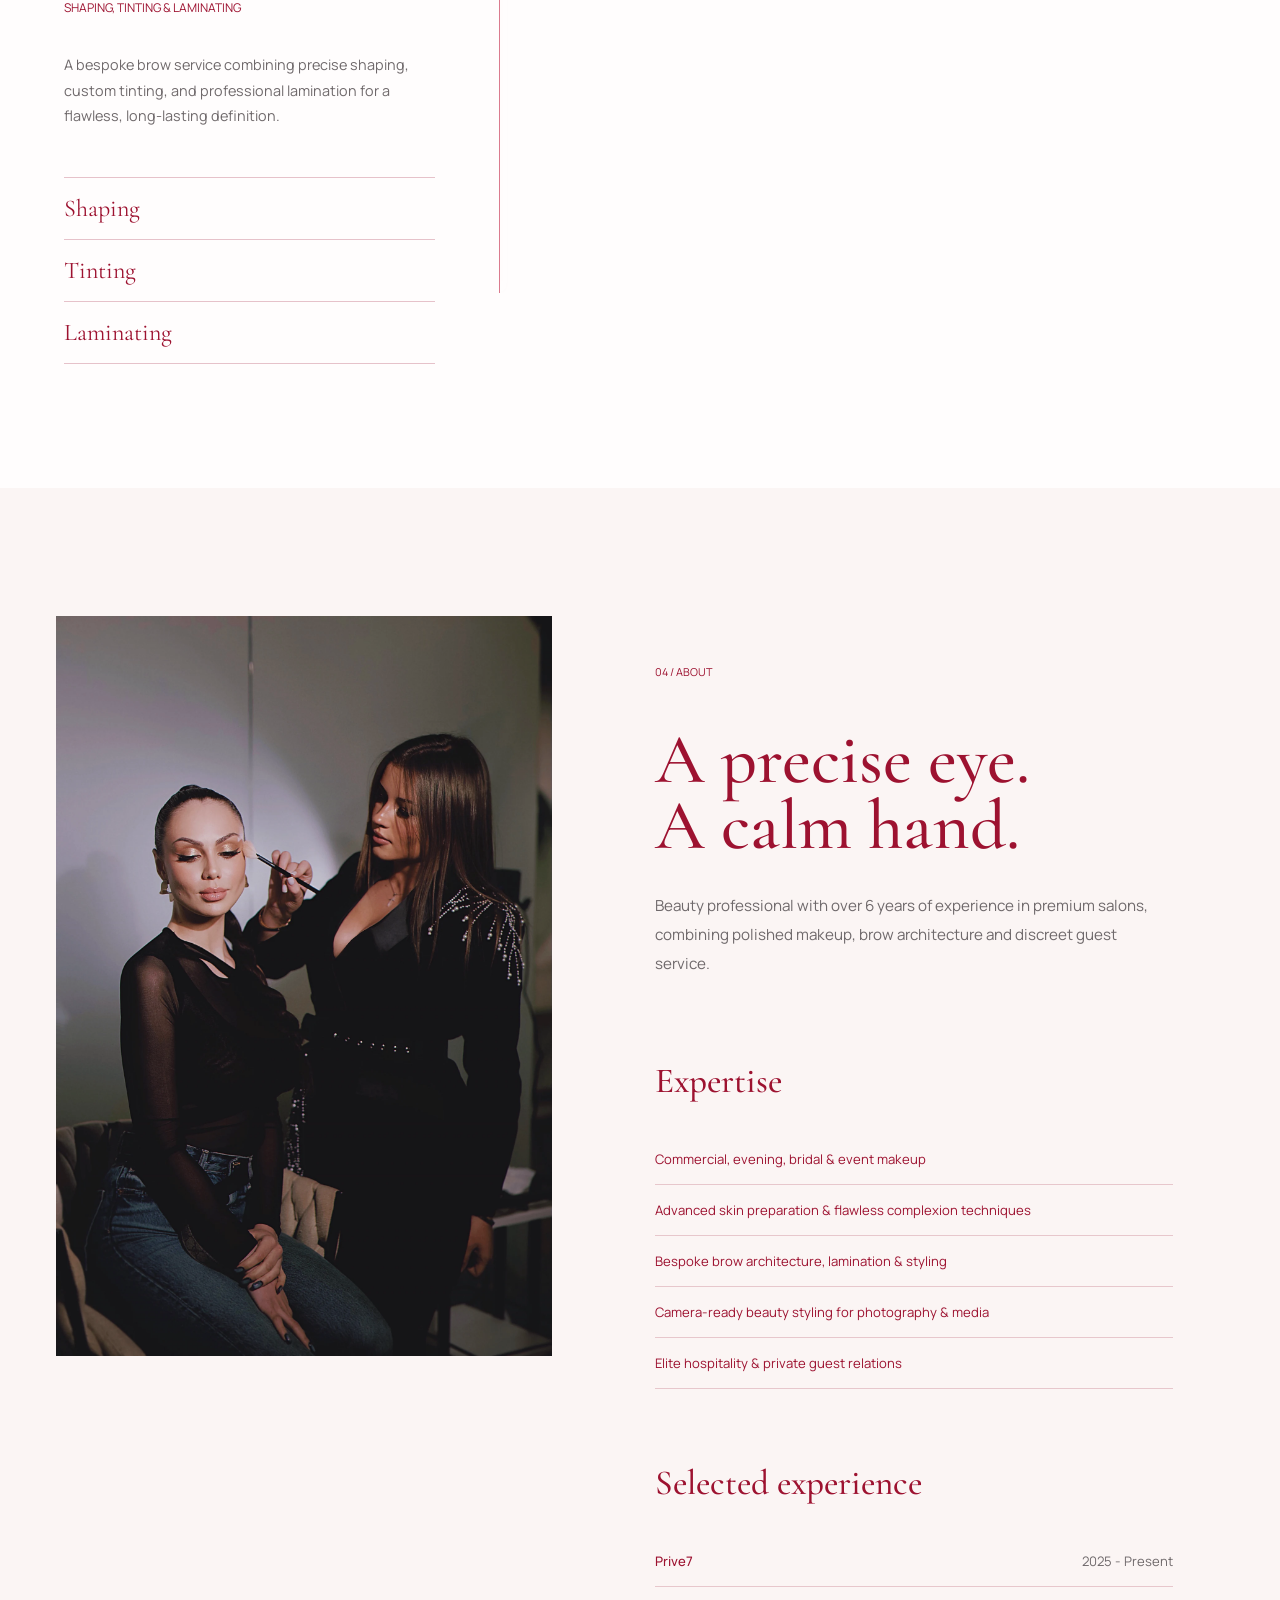
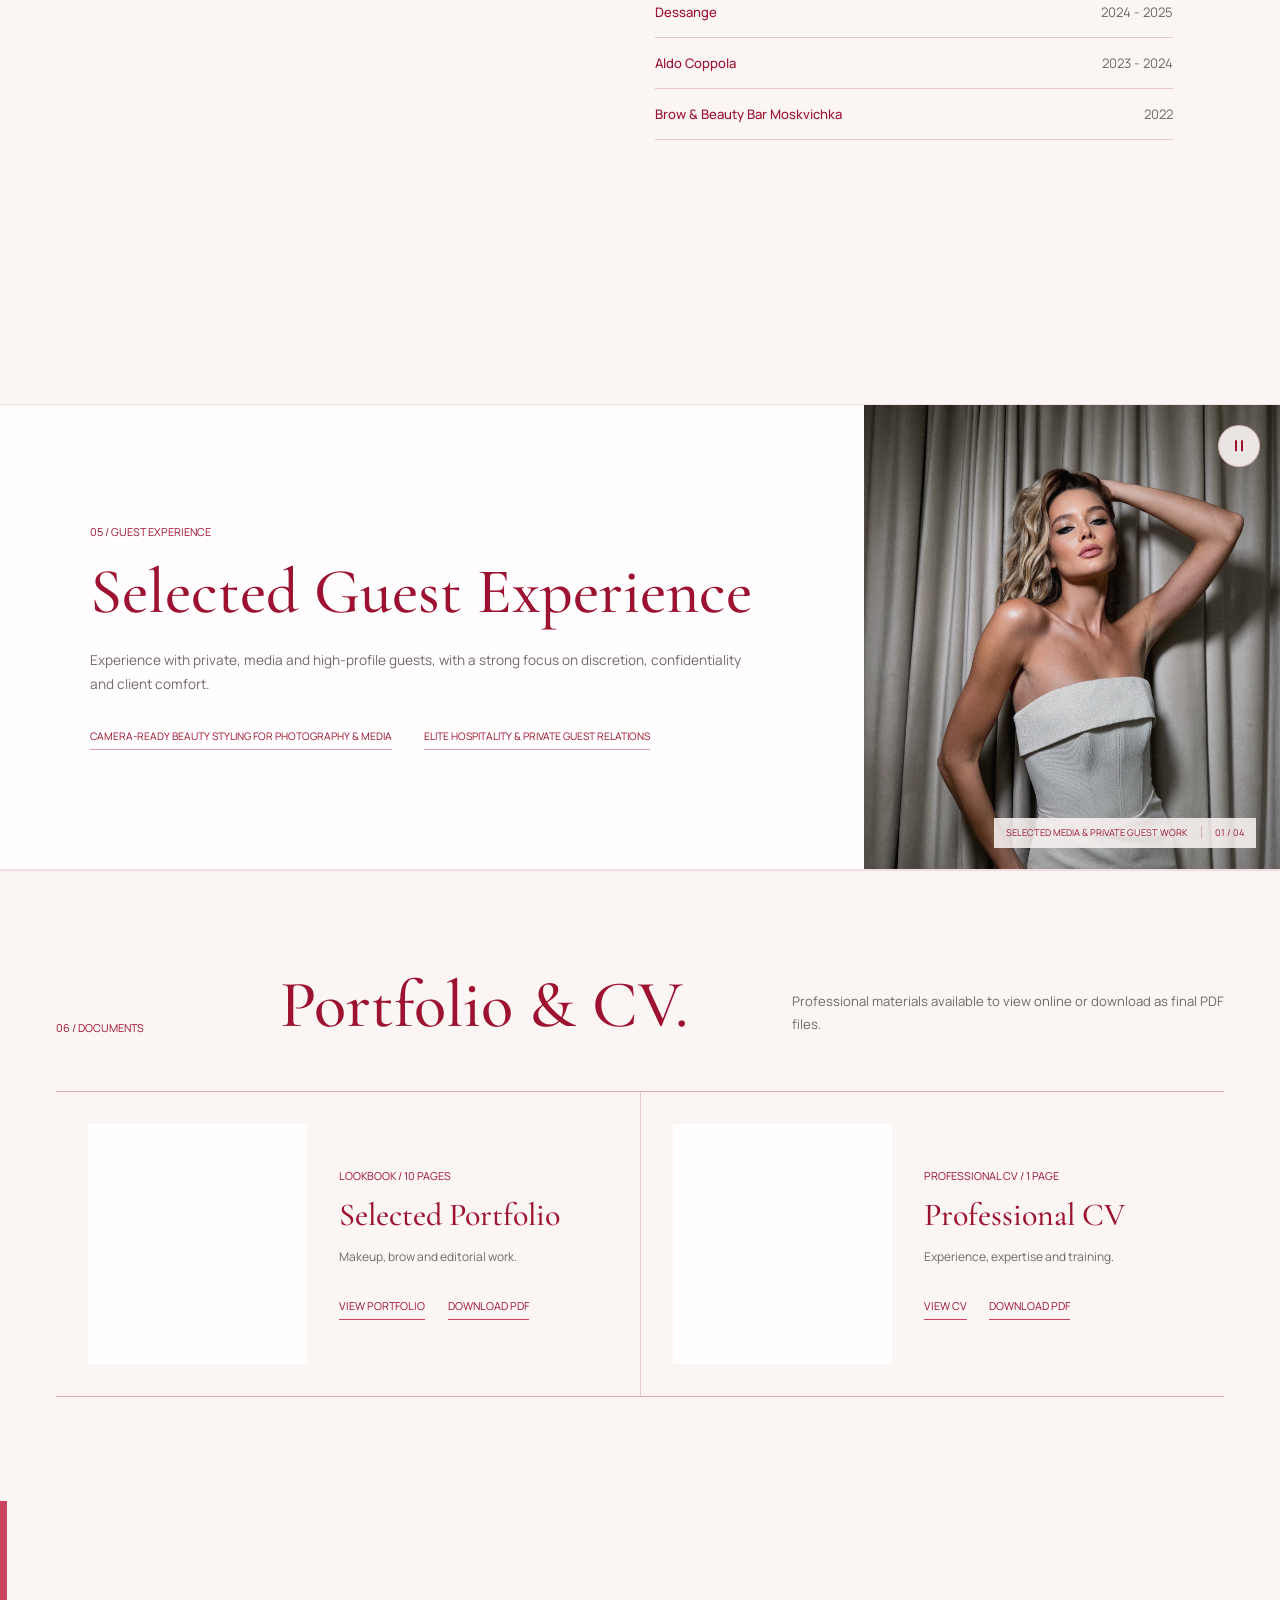
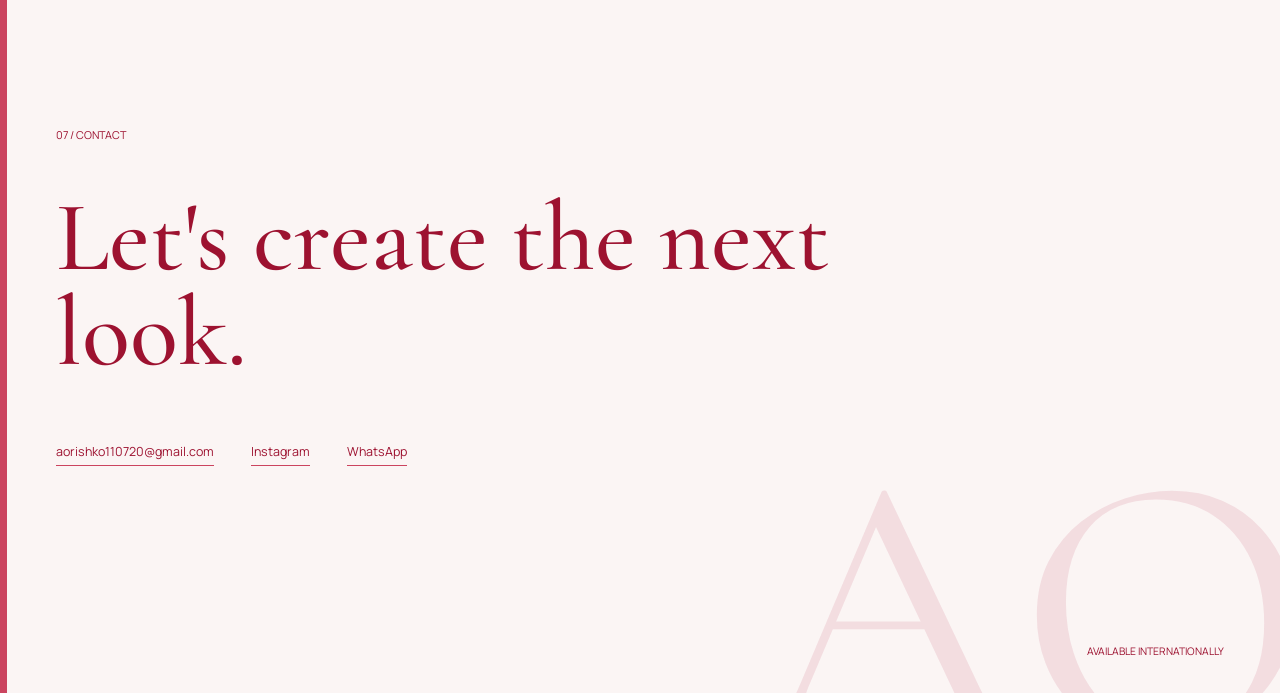
==== commit 0bd6adce: "Restore iPhone scroll position after closing work viewer" ====
--- a/index.html
+++ b/index.html
@@ -335,6 +335,6 @@
       </figure>
     </dialog>
 
-    <script src="app.js?v=34"></script>
+    <script src="app.js?v=35"></script>
   </body>
 </html>
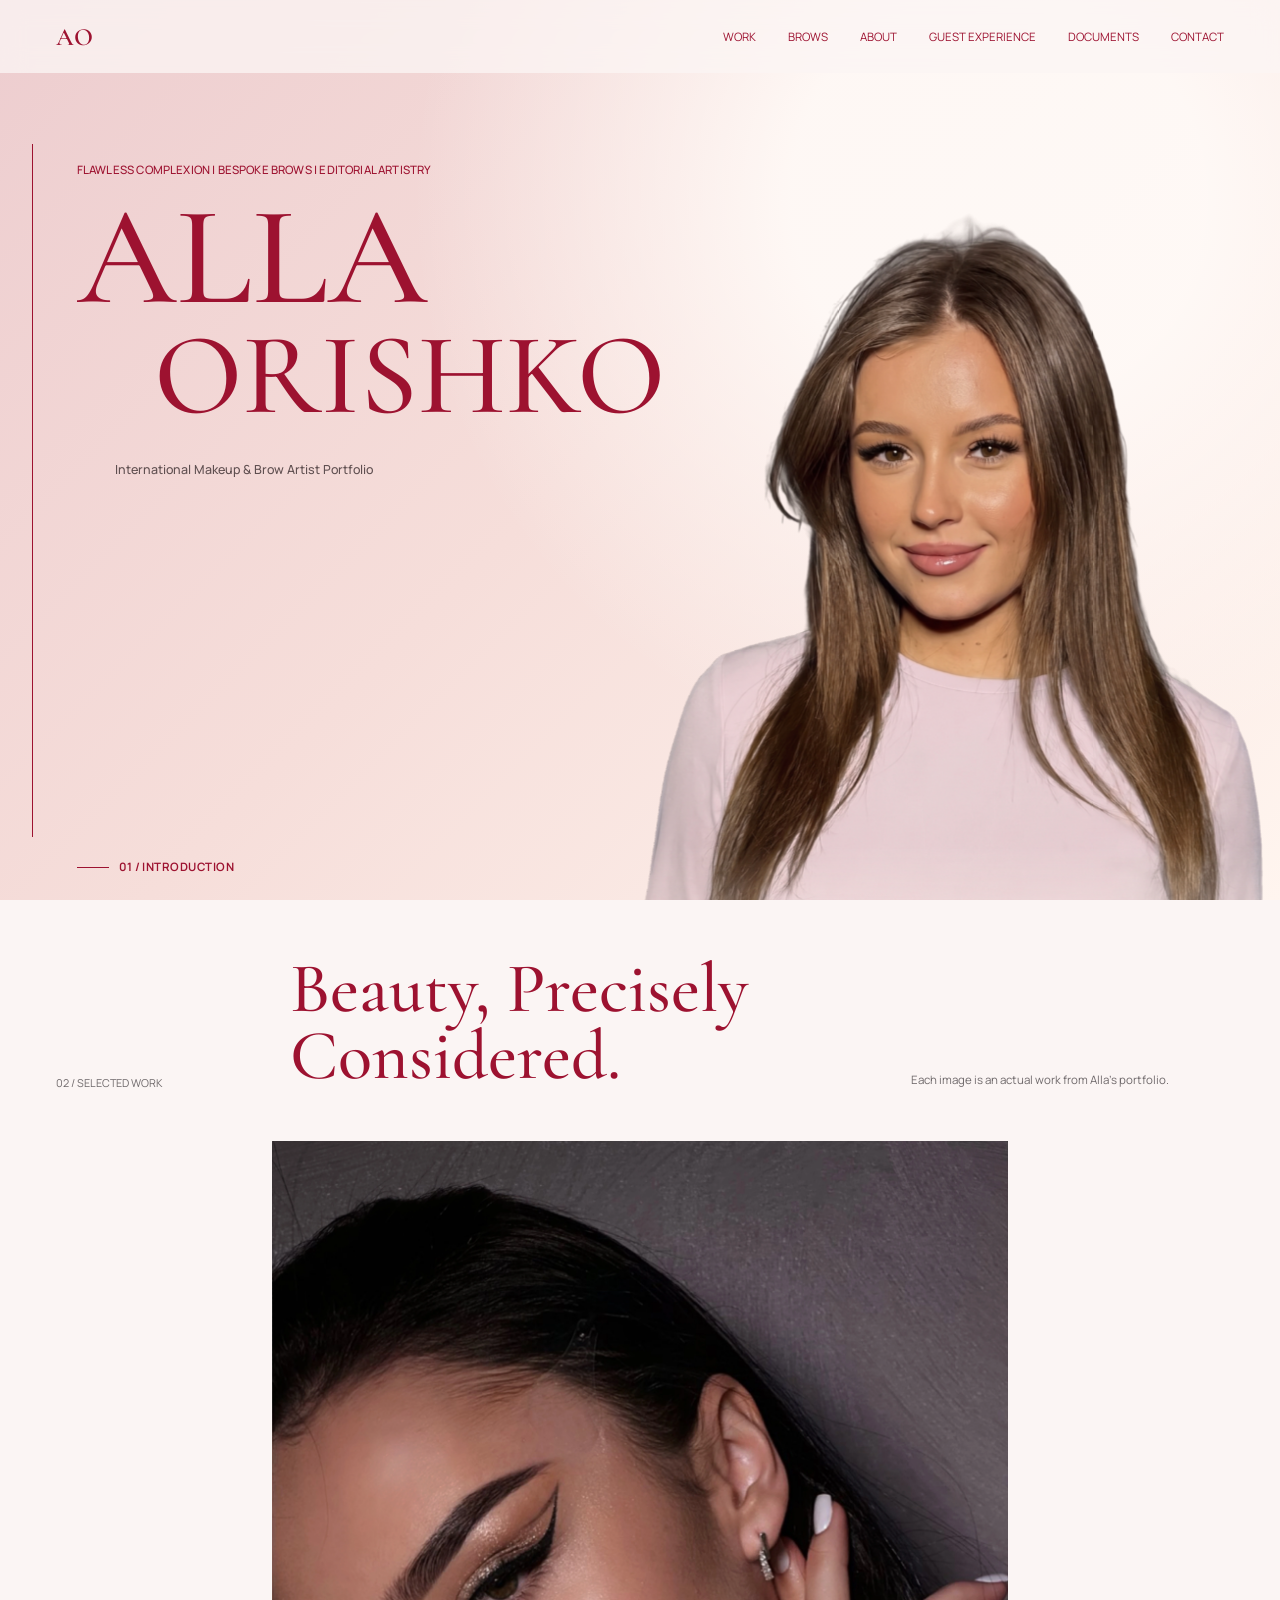
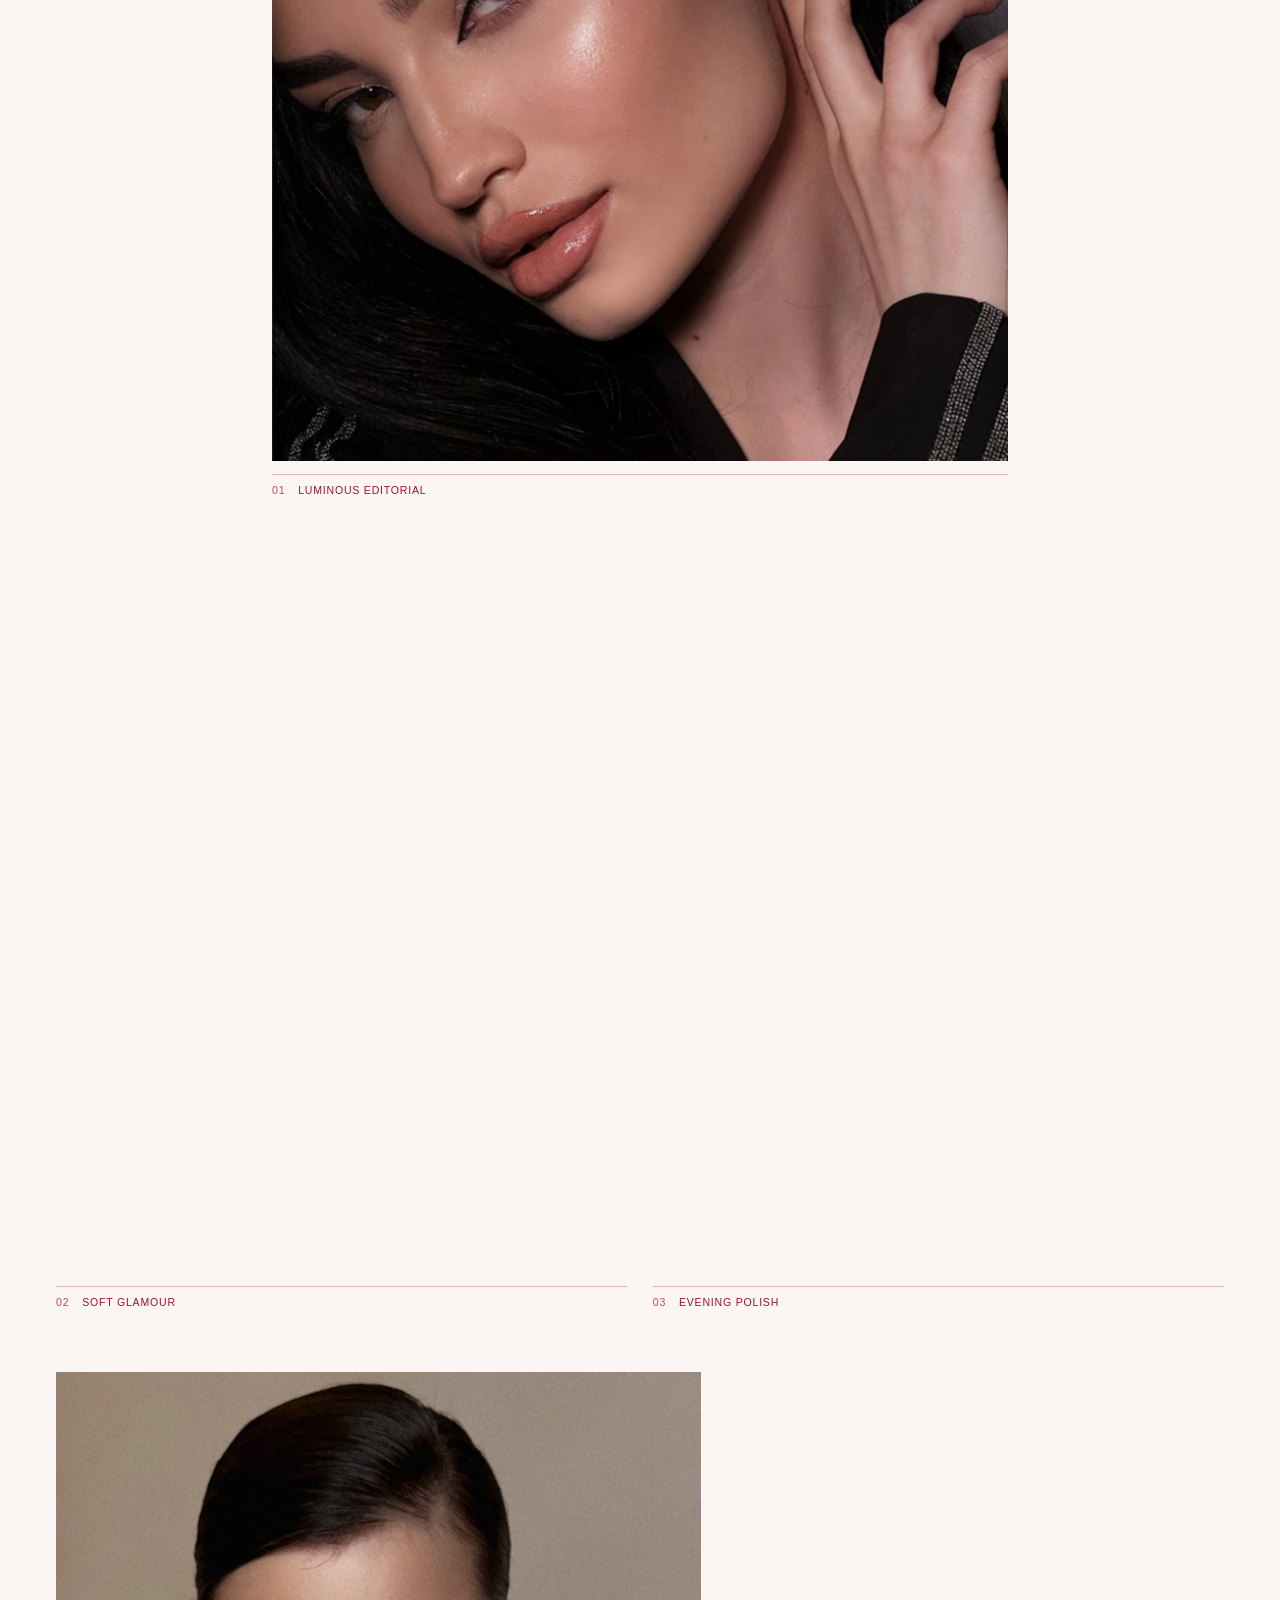
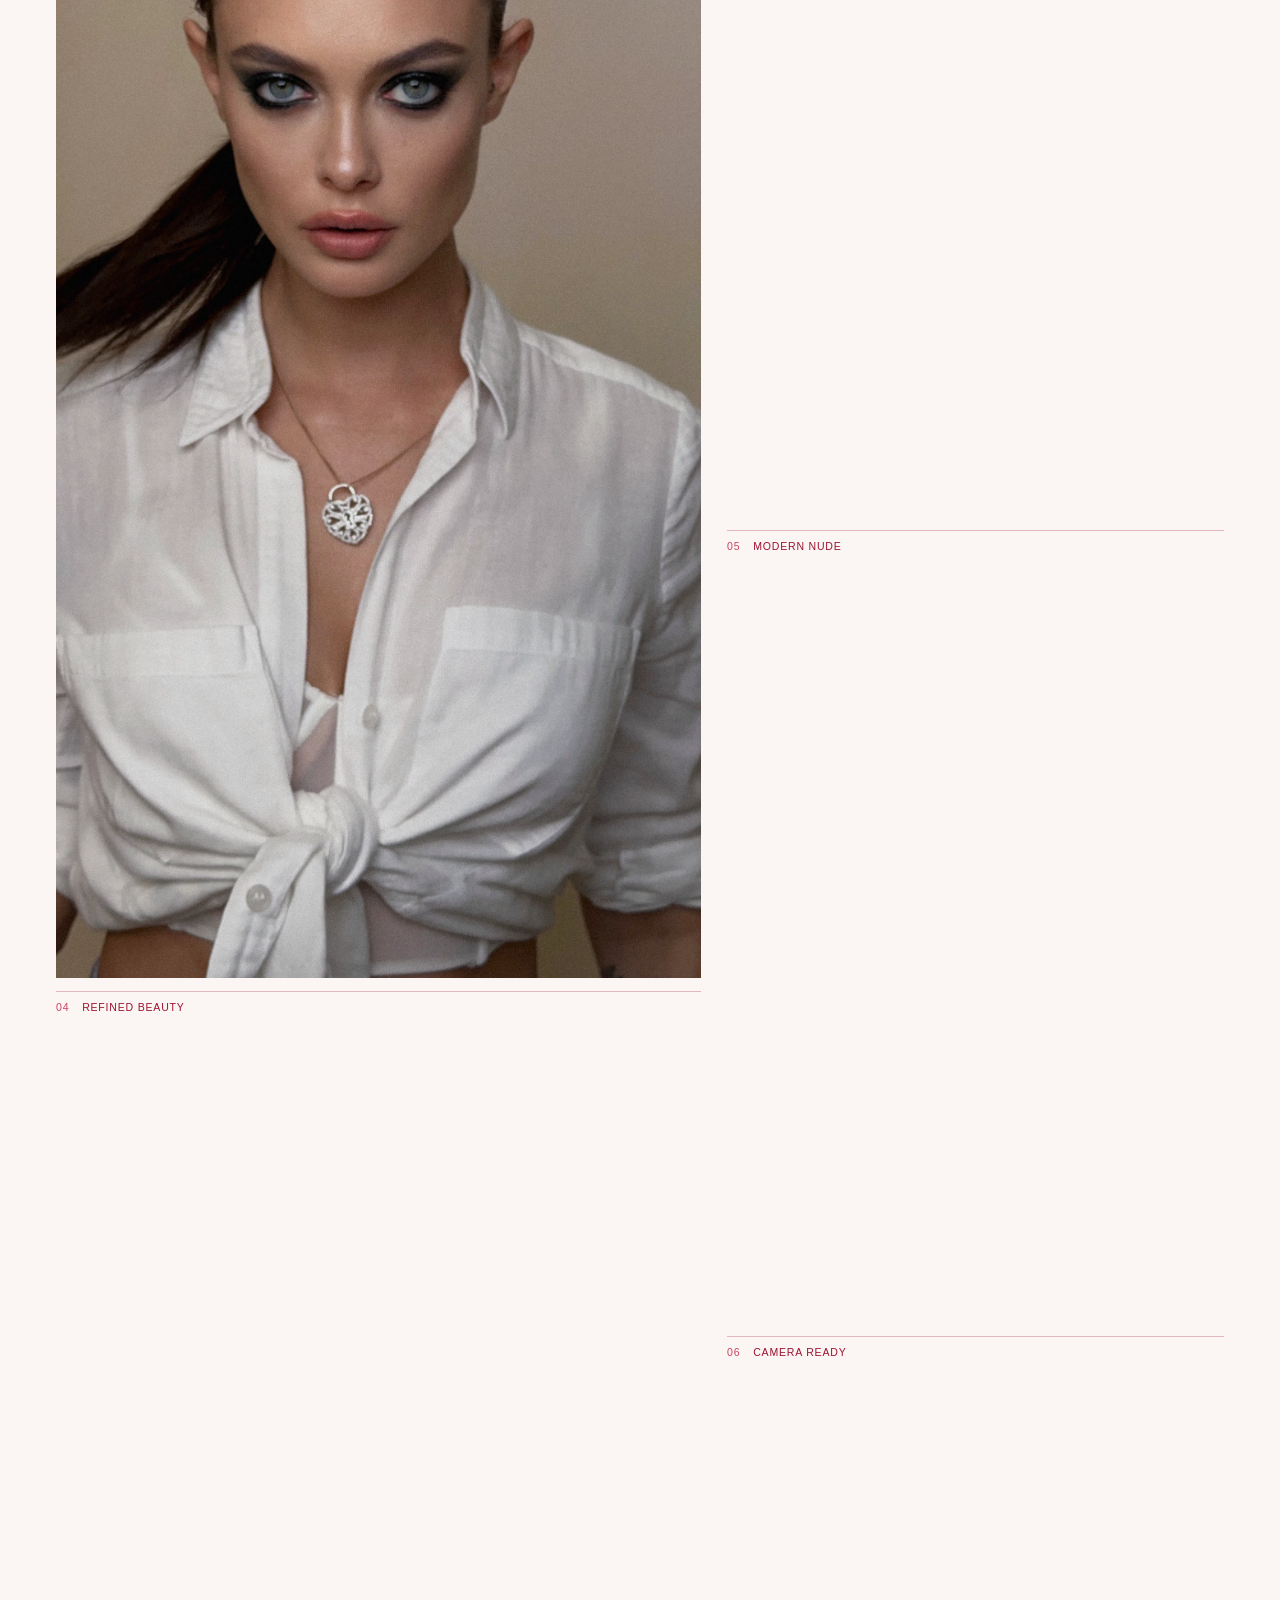
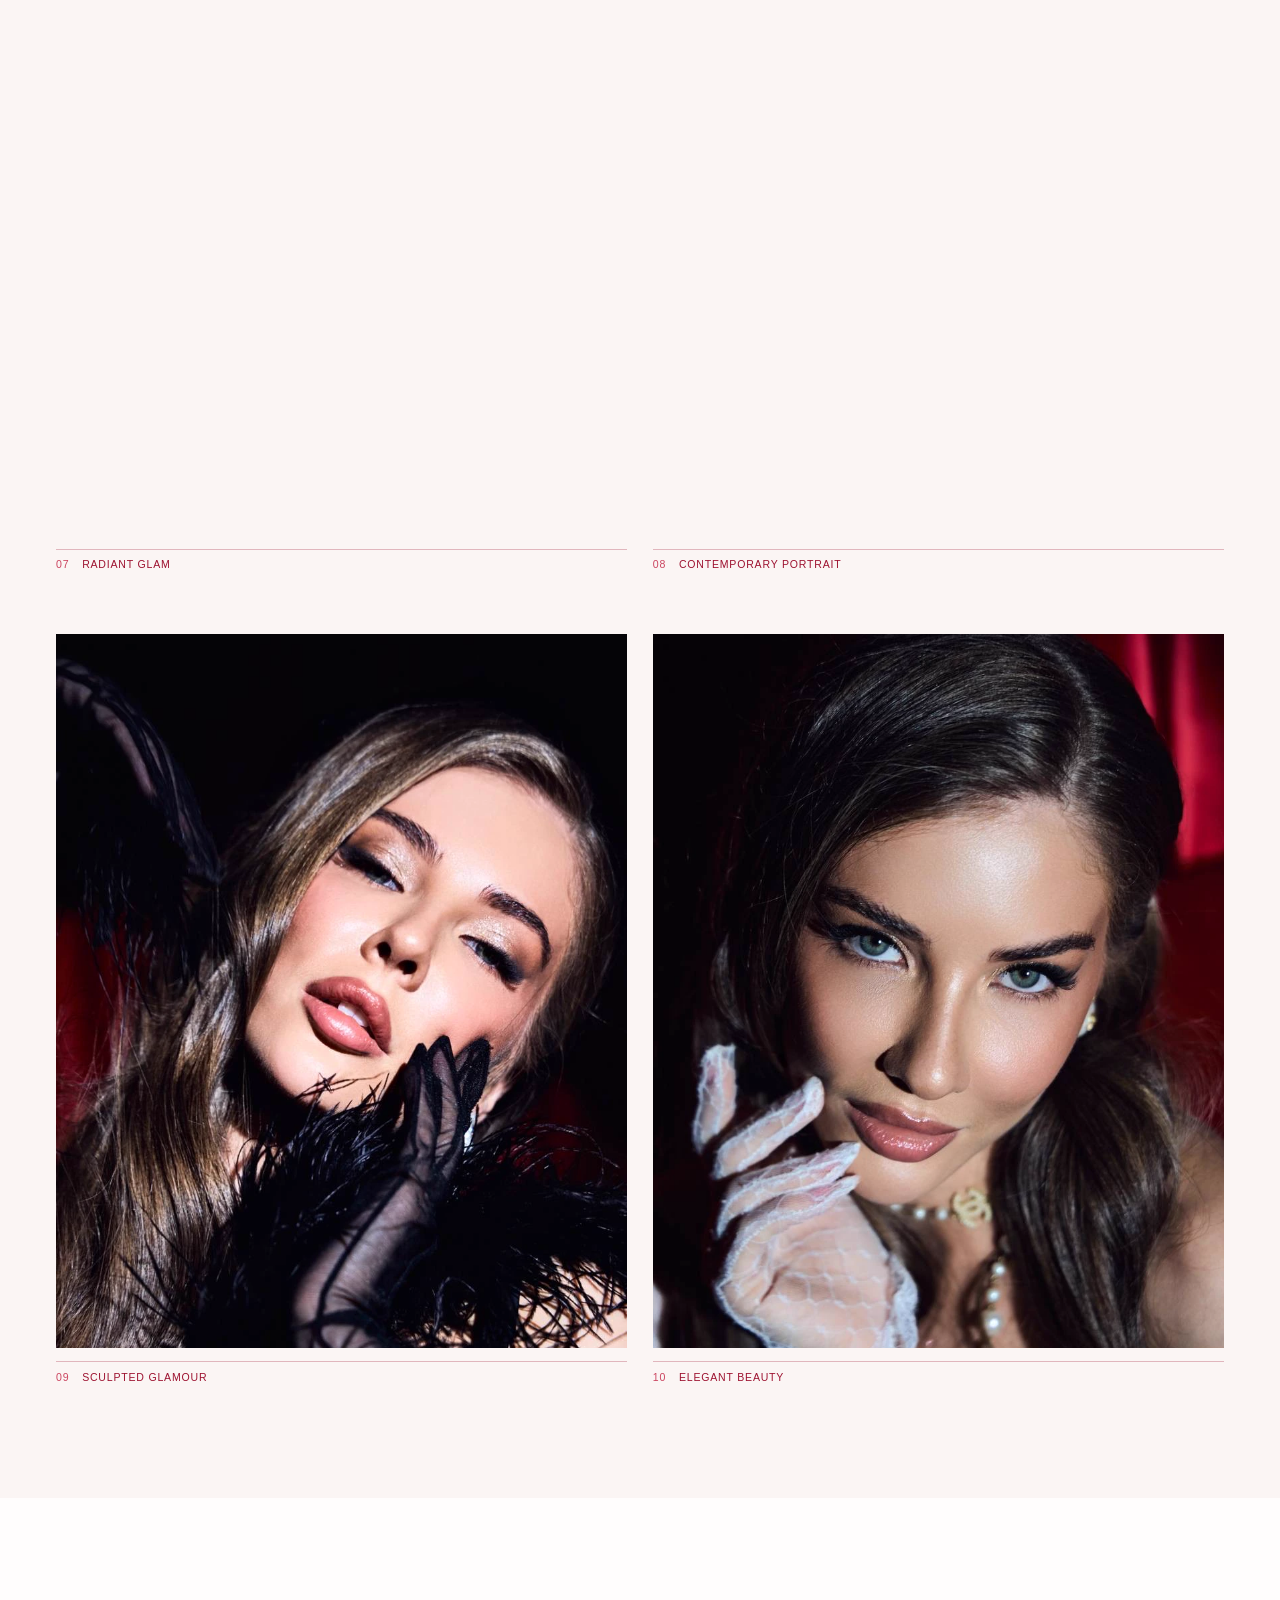
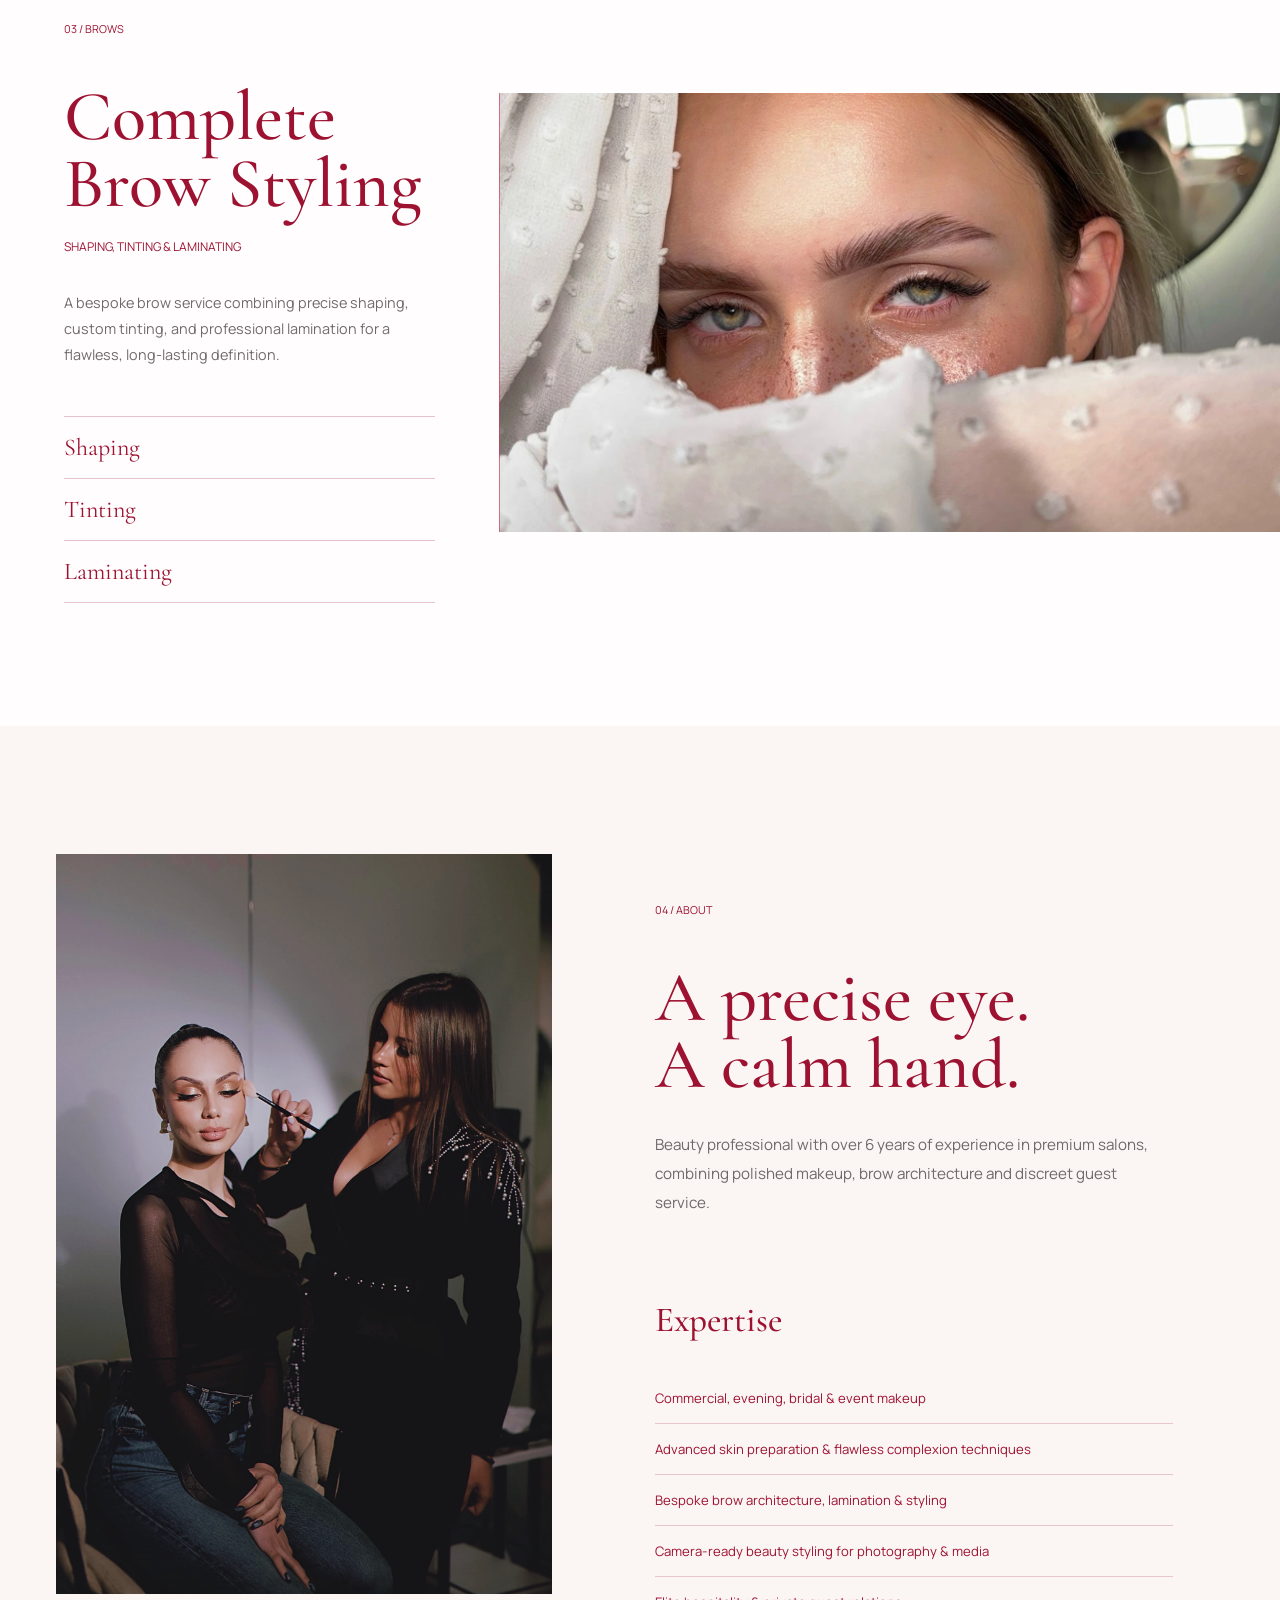
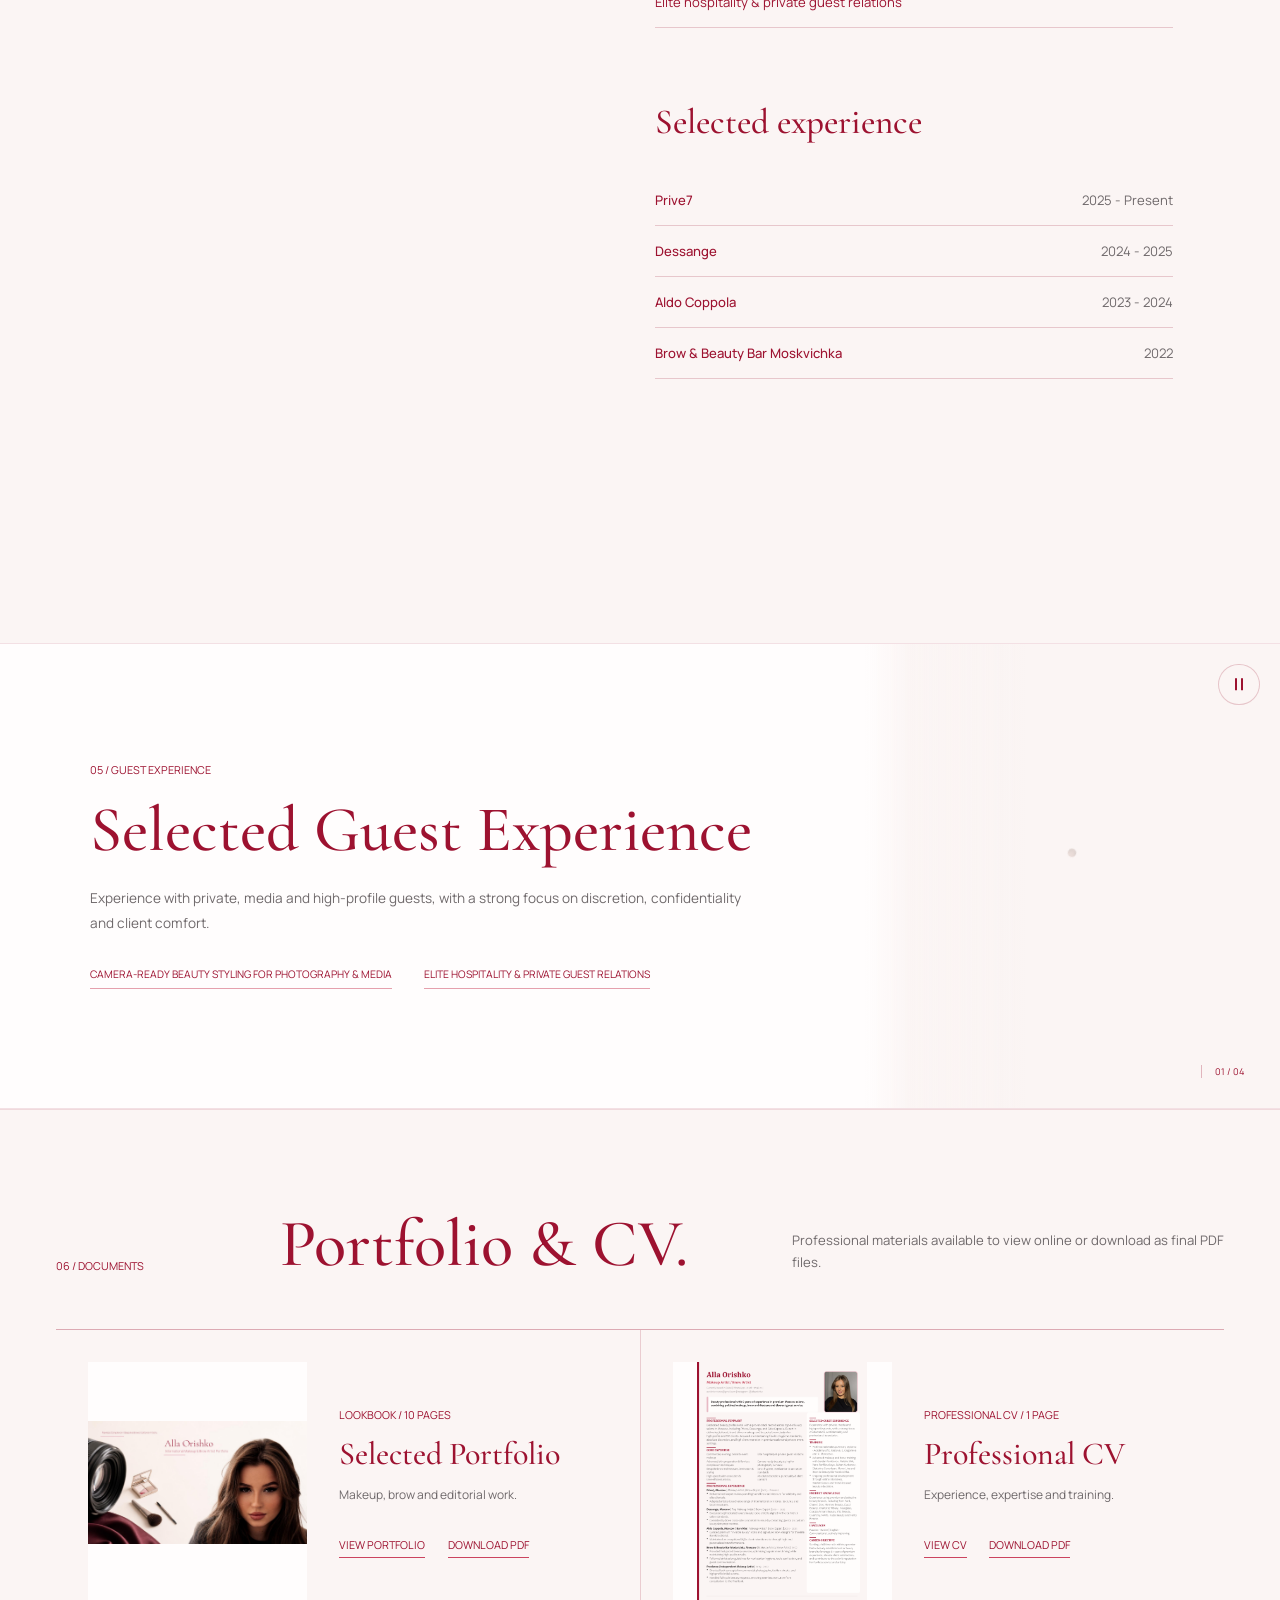
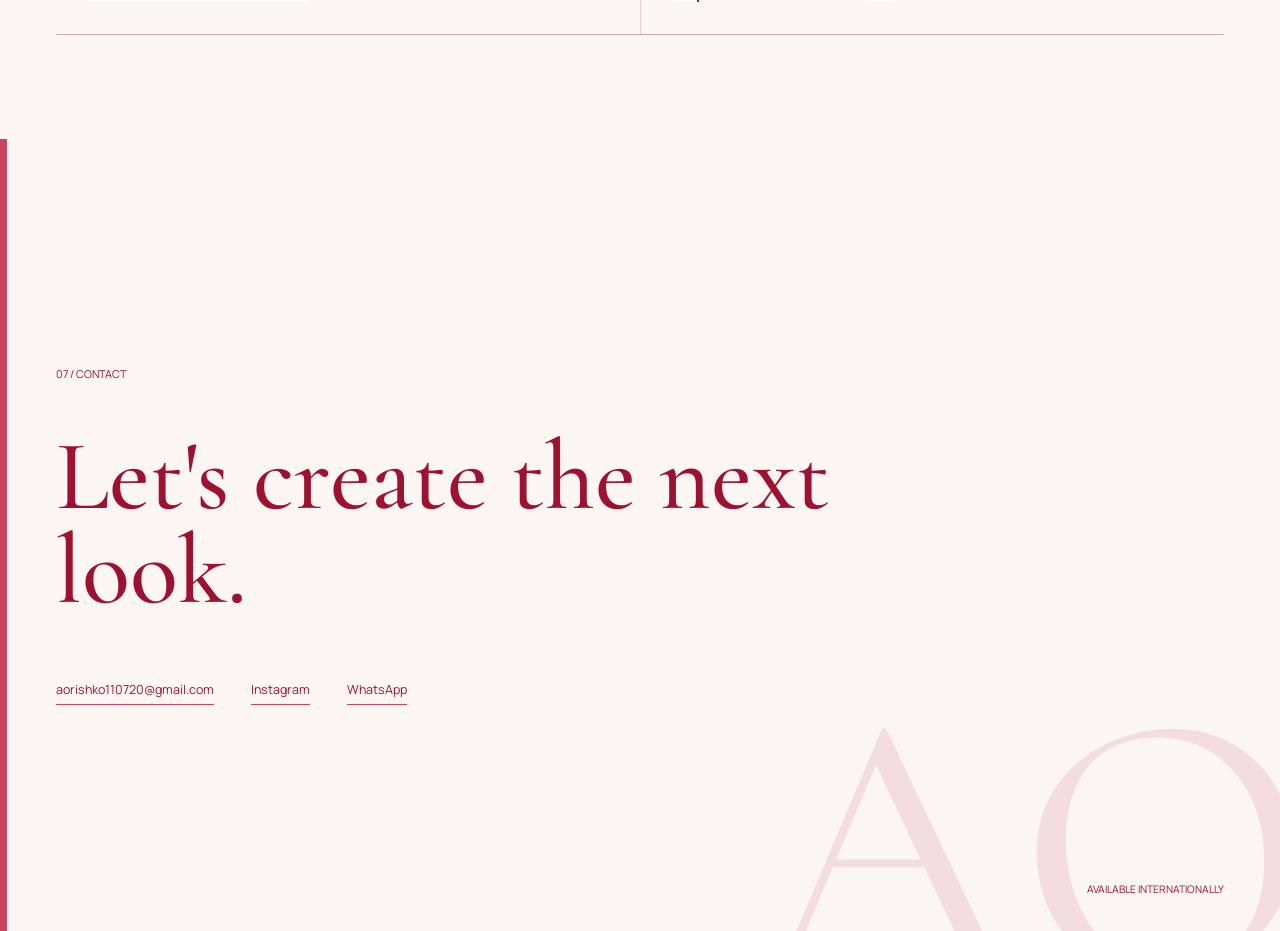
==== commit 648283a5: "Apply approved layout A to selected work" ====
--- a/index.html
+++ b/index.html
@@ -23,7 +23,7 @@
     <title>Alla Orishko | Makeup &amp; Brow Artist</title>
     <link rel="canonical" href="https://aivideomotionru-cloud.github.io/alla-orishko-portfolio/" />
     <link rel="icon" type="image/png" href="assets/favicon.png" />
-    <link rel="stylesheet" href="styles.css?v=96" />
+    <link rel="stylesheet" href="styles.css?v=97" />
     <link rel="stylesheet" href="hero-rebuild.css?v=1" />
   </head>
   <body>
@@ -91,51 +91,59 @@
           <span>Each image is an actual work from Alla's portfolio.</span>
         </div>
 
-        <div class="editorial-work-grid" aria-label="Selected makeup portfolio">
-          <button class="editorial-work editorial-work-lead reveal-on-scroll" type="button" data-work="0">
-            <img src="assets/selected-work-01.webp" alt="Luminous editorial makeup by Alla Orishko" loading="lazy" decoding="async" />
+        <div class="editorial-work-grid editorial-work-layout-a" aria-label="Selected makeup portfolio">
+          <div class="editorial-work-row editorial-work-row-one">
+          <button class="editorial-work reveal-on-scroll" type="button" data-work="0">
+            <img src="assets/selected-work-01-verified.webp" alt="Luminous editorial makeup by Alla Orishko" loading="lazy" decoding="async" />
             <span><b>01</b> Luminous Editorial</span>
           </button>
-          <button class="editorial-work editorial-work-pair reveal-on-scroll" type="button" data-work="1">
+          </div>
+          <div class="editorial-work-row editorial-work-row-two">
+          <button class="editorial-work reveal-on-scroll" type="button" data-work="1">
             <img src="assets/selected-work-02.webp" alt="Soft glamour makeup by Alla Orishko" loading="lazy" decoding="async" />
             <span><b>02</b> Soft Glamour</span>
           </button>
-          <button class="editorial-work editorial-work-pair reveal-on-scroll" type="button" data-work="2">
+          <button class="editorial-work reveal-on-scroll" type="button" data-work="2">
             <img src="assets/selected-work-03.webp" alt="Polished evening makeup by Alla Orishko" loading="lazy" decoding="async" />
             <span><b>03</b> Evening Polish</span>
           </button>
-          <div class="editorial-work-stack">
-            <button class="editorial-work editorial-work-narrow reveal-on-scroll" type="button" data-work="3">
+          </div>
+          <div class="editorial-work-row editorial-work-row-three">
+            <button class="editorial-work reveal-on-scroll" type="button" data-work="3">
               <img src="assets/selected-work-04.webp" alt="Refined beauty makeup by Alla Orishko" loading="lazy" decoding="async" />
               <span><b>04</b> Refined Beauty</span>
             </button>
-            <button class="editorial-work editorial-work-pair reveal-on-scroll" type="button" data-work="5">
-              <img src="assets/selected-work-06-close.webp" alt="Camera-ready complexion by Alla Orishko" loading="lazy" decoding="async" />
-              <span><b>06</b> Camera Ready</span>
-            </button>
-            <button class="editorial-work editorial-work-mini reveal-on-scroll" type="button" data-work="6">
-              <img src="assets/selected-work-10-close.webp" alt="Radiant glamour makeup by Alla Orishko" loading="lazy" decoding="async" />
-              <span><b>07</b> Radiant Glam</span>
-            </button>
-          </div>
-          <div class="editorial-work-stack editorial-work-stack-right">
-            <button class="editorial-work editorial-work-wide reveal-on-scroll" type="button" data-work="4">
+            <div class="editorial-work-row-three-stack">
+            <button class="editorial-work reveal-on-scroll" type="button" data-work="4">
               <img src="assets/selected-work-05.webp" alt="Modern nude makeup by Alla Orishko" loading="lazy" decoding="async" />
               <span><b>05</b> Modern Nude</span>
             </button>
-            <button class="editorial-work editorial-work-feature reveal-on-scroll" type="button" data-work="7">
-              <img src="assets/selected-work-08.webp" alt="Contemporary editorial portrait with makeup by Alla Orishko" loading="lazy" decoding="async" />
-              <span><b>08</b> Contemporary Portrait</span>
+            <button class="editorial-work reveal-on-scroll" type="button" data-work="5">
+              <img src="assets/selected-work-06-waist-retouched.webp" alt="Camera-ready complexion by Alla Orishko" loading="lazy" decoding="async" />
+              <span><b>06</b> Camera Ready</span>
             </button>
-          </div>
-          <button class="editorial-work editorial-work-pair reveal-on-scroll" type="button" data-work="8">
+            </div>
+          </div>
+          <div class="editorial-work-row editorial-work-row-two">
+          <button class="editorial-work reveal-on-scroll" type="button" data-work="6">
+            <img src="assets/selected-work-10-close.webp" alt="Radiant glamour makeup by Alla Orishko" loading="lazy" decoding="async" />
+            <span><b>07</b> Radiant Glam</span>
+          </button>
+          <button class="editorial-work reveal-on-scroll" type="button" data-work="7">
+            <img src="assets/selected-work-08.webp" alt="Contemporary editorial portrait with makeup by Alla Orishko" loading="lazy" decoding="async" />
+            <span><b>08</b> Contemporary Portrait</span>
+          </button>
+          </div>
+          <div class="editorial-work-row editorial-work-row-two">
+          <button class="editorial-work reveal-on-scroll" type="button" data-work="8">
             <img src="assets/selected-work-07.webp" alt="Sculpted glamour makeup by Alla Orishko" loading="lazy" decoding="async" />
             <span><b>09</b> Sculpted Glamour</span>
           </button>
-          <button class="editorial-work editorial-work-pair reveal-on-scroll" type="button" data-work="9">
+          <button class="editorial-work reveal-on-scroll" type="button" data-work="9">
             <img src="assets/selected-work-09.webp" alt="Elegant beauty makeup by Alla Orishko" loading="lazy" decoding="async" />
             <span><b>10</b> Elegant Beauty</span>
           </button>
+          </div>
         </div>
       </section>
 
@@ -335,6 +343,6 @@
       </figure>
     </dialog>
 
-    <script src="app.js?v=35"></script>
+    <script src="app.js?v=36"></script>
   </body>
 </html>
--- a/styles.css
+++ b/styles.css
@@ -2,6 +2,152 @@
   font-family: "Cormorant Alla";
   src: url("assets/CormorantGaramond.woff2") format("woff2");
   font-display: swap;
+}
+
+/* Selected work — approved layout A: 1 / 2 / 3 / 2 / 2. */
+.editorial-work-grid.editorial-work-layout-a {
+  display: flex;
+  width: min(100%, 82rem);
+  margin-inline: auto;
+  flex-direction: column;
+  gap: clamp(2.5rem, 5vw, 5.5rem);
+}
+
+.editorial-work-layout-a .editorial-work-row {
+  display: grid;
+  width: 100%;
+  gap: clamp(1rem, 2vw, 2rem);
+}
+
+.editorial-work-layout-a .editorial-work-row-one {
+  width: min(66%, 46rem);
+  margin-inline: auto;
+  grid-template-columns: 1fr;
+}
+
+.editorial-work-layout-a .editorial-work-row-two {
+  grid-template-columns: repeat(2, minmax(0, 1fr));
+}
+
+.editorial-work-layout-a .editorial-work-row-three {
+  grid-template-columns: minmax(0, 1.14fr) minmax(0, 0.86fr);
+  align-items: stretch;
+}
+
+.editorial-work-layout-a .editorial-work-row-three-stack {
+  display: grid;
+  grid-template-rows: repeat(2, minmax(0, 1fr));
+  gap: clamp(1rem, 2vw, 2rem);
+}
+
+.editorial-work-layout-a .editorial-work {
+  width: 100%;
+  min-width: 0;
+  margin: 0;
+}
+
+.editorial-work-layout-a .editorial-work img {
+  width: 100%;
+  aspect-ratio: 4 / 5;
+  object-fit: cover;
+  object-position: 50% 12%;
+}
+
+.editorial-work-layout-a .editorial-work-row-three > .editorial-work img {
+  height: 100%;
+  min-height: 0;
+  aspect-ratio: auto;
+}
+
+.editorial-work-layout-a .editorial-work-row-three-stack .editorial-work {
+  grid-template-rows: minmax(0, 1fr) auto;
+}
+
+.editorial-work-layout-a .editorial-work-row-three-stack img {
+  height: 100%;
+  min-height: 0;
+  aspect-ratio: auto;
+}
+
+.editorial-work-layout-a .editorial-work[data-work="1"] img { object-position: 50% 18%; }
+.editorial-work-layout-a .editorial-work[data-work="2"] img { object-position: 50% 10%; }
+.editorial-work-layout-a .editorial-work[data-work="3"] img { object-position: 50% 8%; }
+.editorial-work-layout-a .editorial-work[data-work="4"] img { object-position: 50% 10%; }
+.editorial-work-layout-a .editorial-work[data-work="5"] img { object-position: 50% 7%; }
+.editorial-work-layout-a .editorial-work[data-work="6"] img { object-position: 50% 10%; }
+.editorial-work-layout-a .editorial-work[data-work="7"] img { object-position: 50% 9%; }
+.editorial-work-layout-a .editorial-work[data-work="8"] img { object-position: 50% 8%; }
+.editorial-work-layout-a .editorial-work[data-work="9"] img { object-position: 50% 8%; }
+
+@media (max-width: 760px) {
+  .editorial-work-grid.editorial-work-layout-a {
+    display: flex;
+    gap: 1.05rem;
+  }
+
+  .editorial-work-layout-a .editorial-work-row {
+    gap: 0.55rem;
+  }
+
+  .editorial-work-layout-a .editorial-work-row-one {
+    width: 76%;
+  }
+
+  .editorial-work-layout-a .editorial-work-row-two {
+    grid-template-columns: repeat(2, minmax(0, 1fr));
+  }
+
+  .editorial-work-layout-a .editorial-work-row-three {
+    grid-template-columns: minmax(0, 1.13fr) minmax(0, 0.87fr);
+    gap: 0.55rem;
+  }
+
+  .editorial-work-layout-a .editorial-work-row-three-stack {
+    gap: 0.55rem;
+  }
+
+  .editorial-work-layout-a .editorial-work img {
+    aspect-ratio: 0.78;
+  }
+
+  .editorial-work-layout-a .editorial-work-row-three > .editorial-work,
+  .editorial-work-layout-a .editorial-work-row-three-stack {
+    height: clamp(19rem, 82vw, 22rem);
+  }
+
+  .editorial-work-layout-a .editorial-work-row-three > .editorial-work img,
+  .editorial-work-layout-a .editorial-work-row-three-stack img {
+    height: 100%;
+    aspect-ratio: auto;
+  }
+
+  .editorial-work-layout-a .editorial-work span {
+    min-height: 2.25rem;
+    align-items: flex-start;
+  }
+}
+
+@media (max-width: 430px) {
+  .editorial-work-grid.editorial-work-layout-a {
+    gap: 0.95rem;
+  }
+
+  .editorial-work-layout-a .editorial-work-row,
+  .editorial-work-layout-a .editorial-work-row-three,
+  .editorial-work-layout-a .editorial-work-row-three-stack {
+    gap: 0.45rem;
+  }
+
+  .editorial-work-layout-a .editorial-work-row-three > .editorial-work,
+  .editorial-work-layout-a .editorial-work-row-three-stack {
+    height: clamp(18rem, 84vw, 21.5rem);
+  }
+
+  .editorial-work-layout-a .editorial-work span {
+    min-height: 2rem;
+    padding-top: 0.38rem;
+    font-size: clamp(0.43rem, 1.85vw, 0.52rem);
+  }
 }
 
 @font-face {
@@ -2196,3 +2342,44 @@
     transition-duration: 1500ms, 450ms !important;
   }
 }
+
+/* Final cascade guard: older gallery breakpoints must not alter layout A. */
+.editorial-work-grid.editorial-work-layout-a {
+  display: flex;
+  grid-template-columns: none;
+}
+
+.editorial-work-layout-a .editorial-work-row-one { grid-template-columns: 1fr; }
+.editorial-work-layout-a .editorial-work-row-two { grid-template-columns: repeat(2, minmax(0, 1fr)); }
+.editorial-work-layout-a .editorial-work-row-three { grid-template-columns: minmax(0, 1.13fr) minmax(0, 0.87fr); }
+
+.editorial-work-layout-a .editorial-work,
+.editorial-work-layout-a .editorial-work[data-work] {
+  order: initial;
+  grid-column: auto;
+  width: 100%;
+  margin: 0;
+  justify-self: stretch;
+}
+
+.editorial-work-layout-a .editorial-work-row-one .editorial-work {
+  grid-column: 1;
+}
+
+@media (max-width: 760px) {
+  .editorial-work-layout-a .editorial-work-row-one {
+    width: 76%;
+  }
+
+  .editorial-work-layout-a .editorial-work-row-three > .editorial-work,
+  .editorial-work-layout-a .editorial-work-row-three-stack {
+    height: clamp(19rem, 82vw, 22rem);
+  }
+}
+
+@media (max-width: 430px) {
+  .editorial-work-layout-a .editorial-work-row-three > .editorial-work,
+  .editorial-work-layout-a .editorial-work-row-three-stack {
+    height: clamp(18rem, 84vw, 21.5rem);
+  }
+}
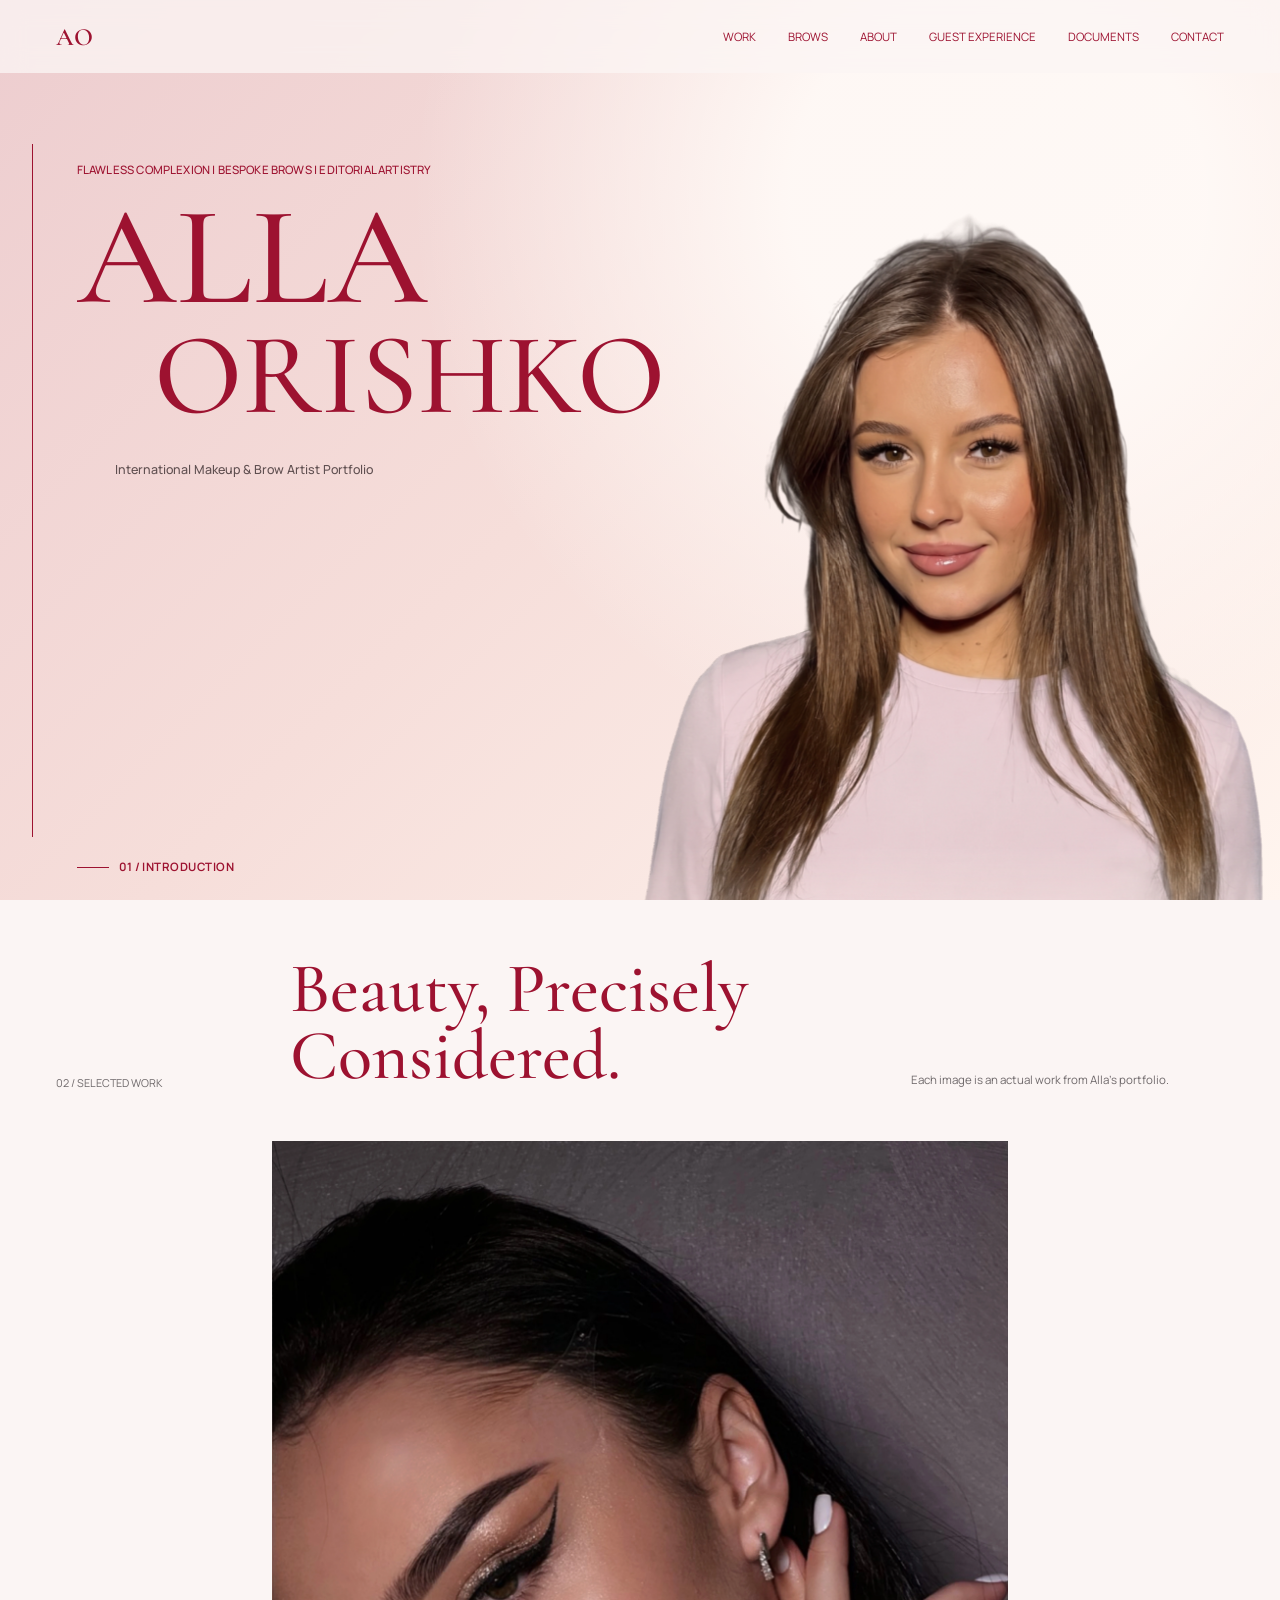
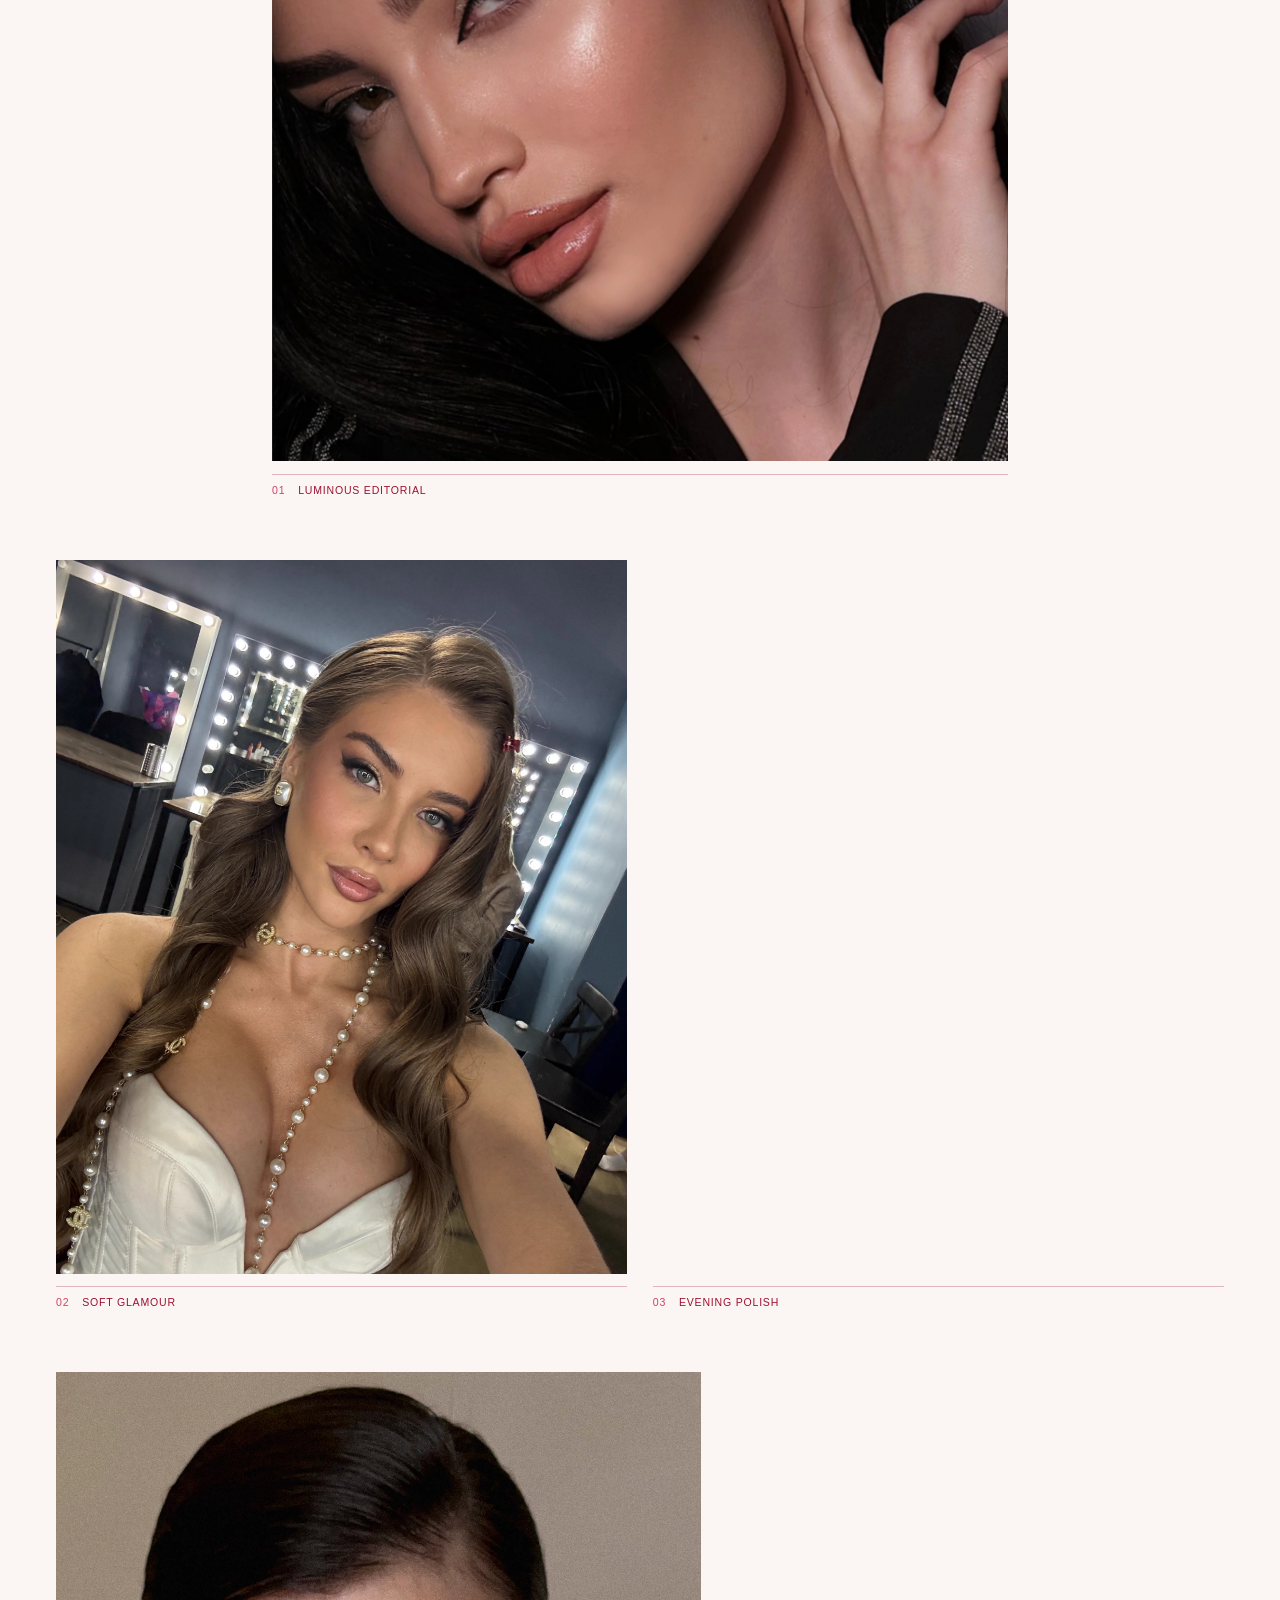
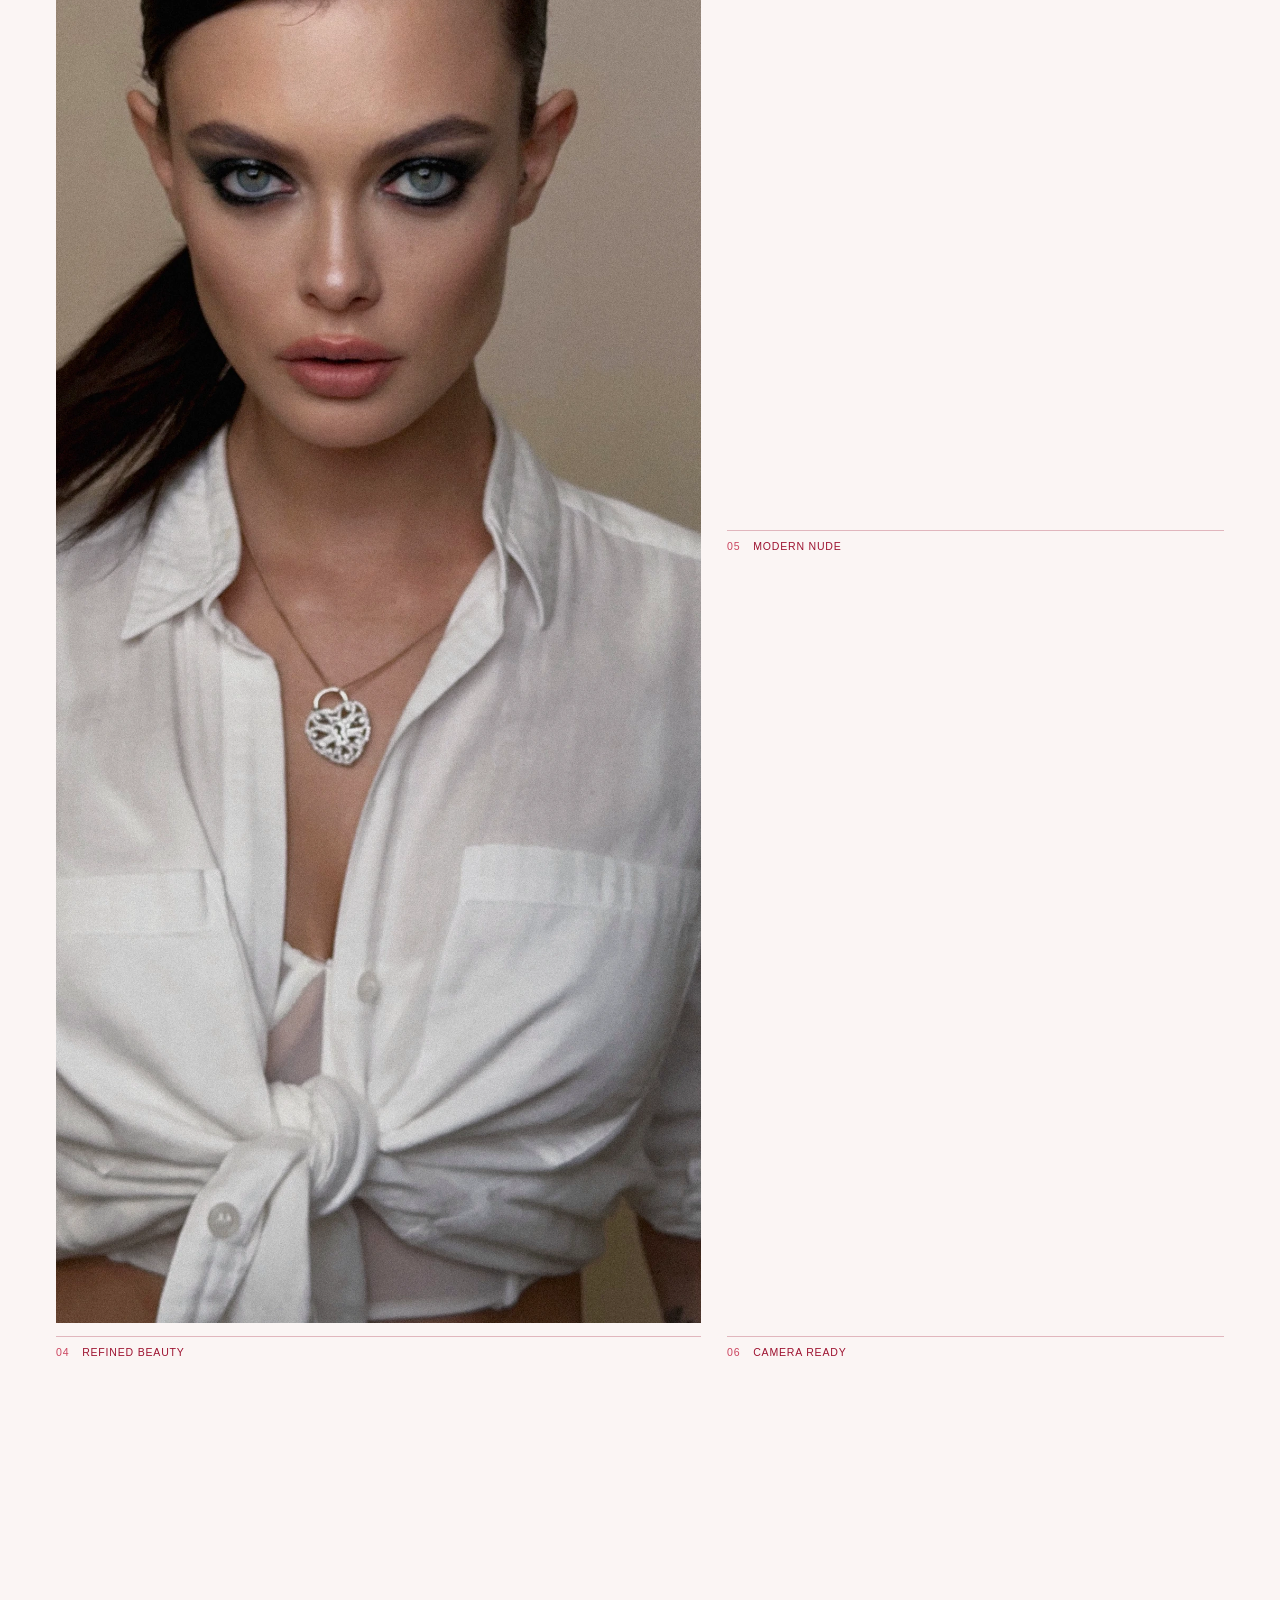
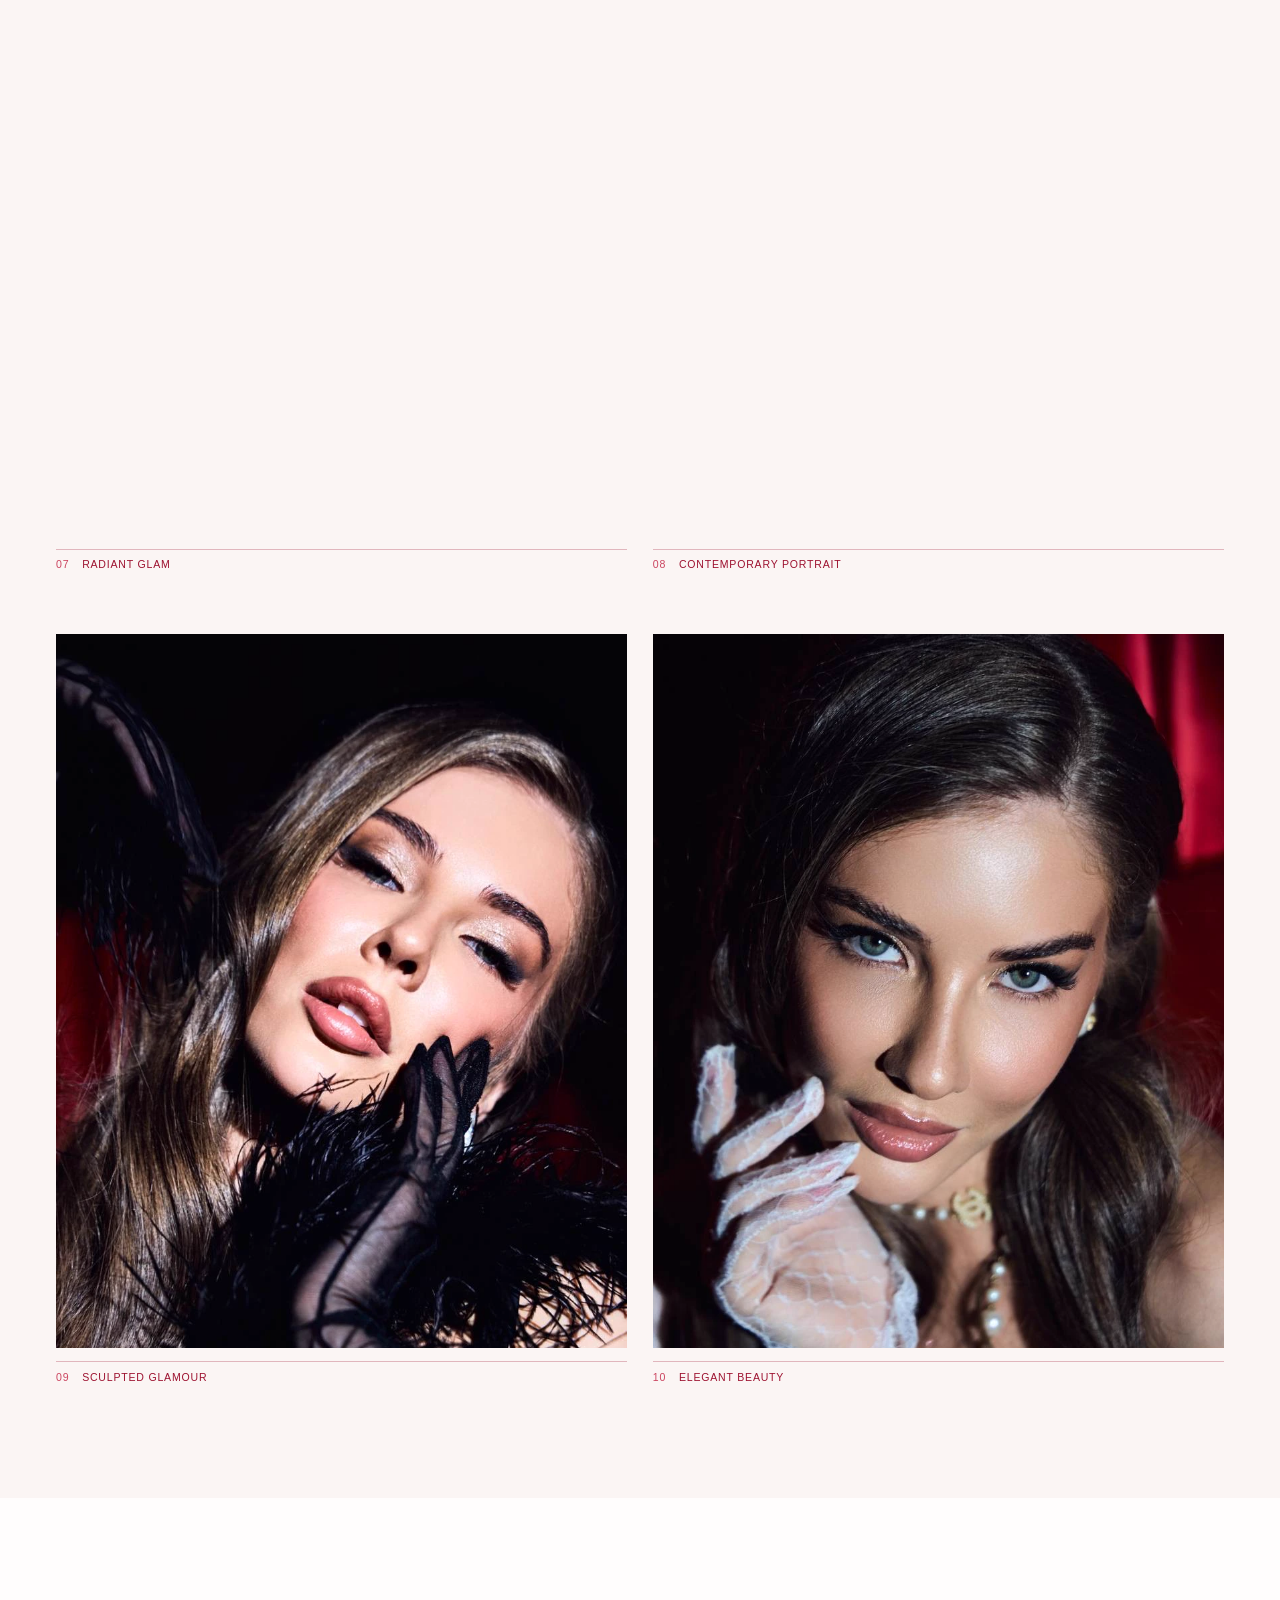
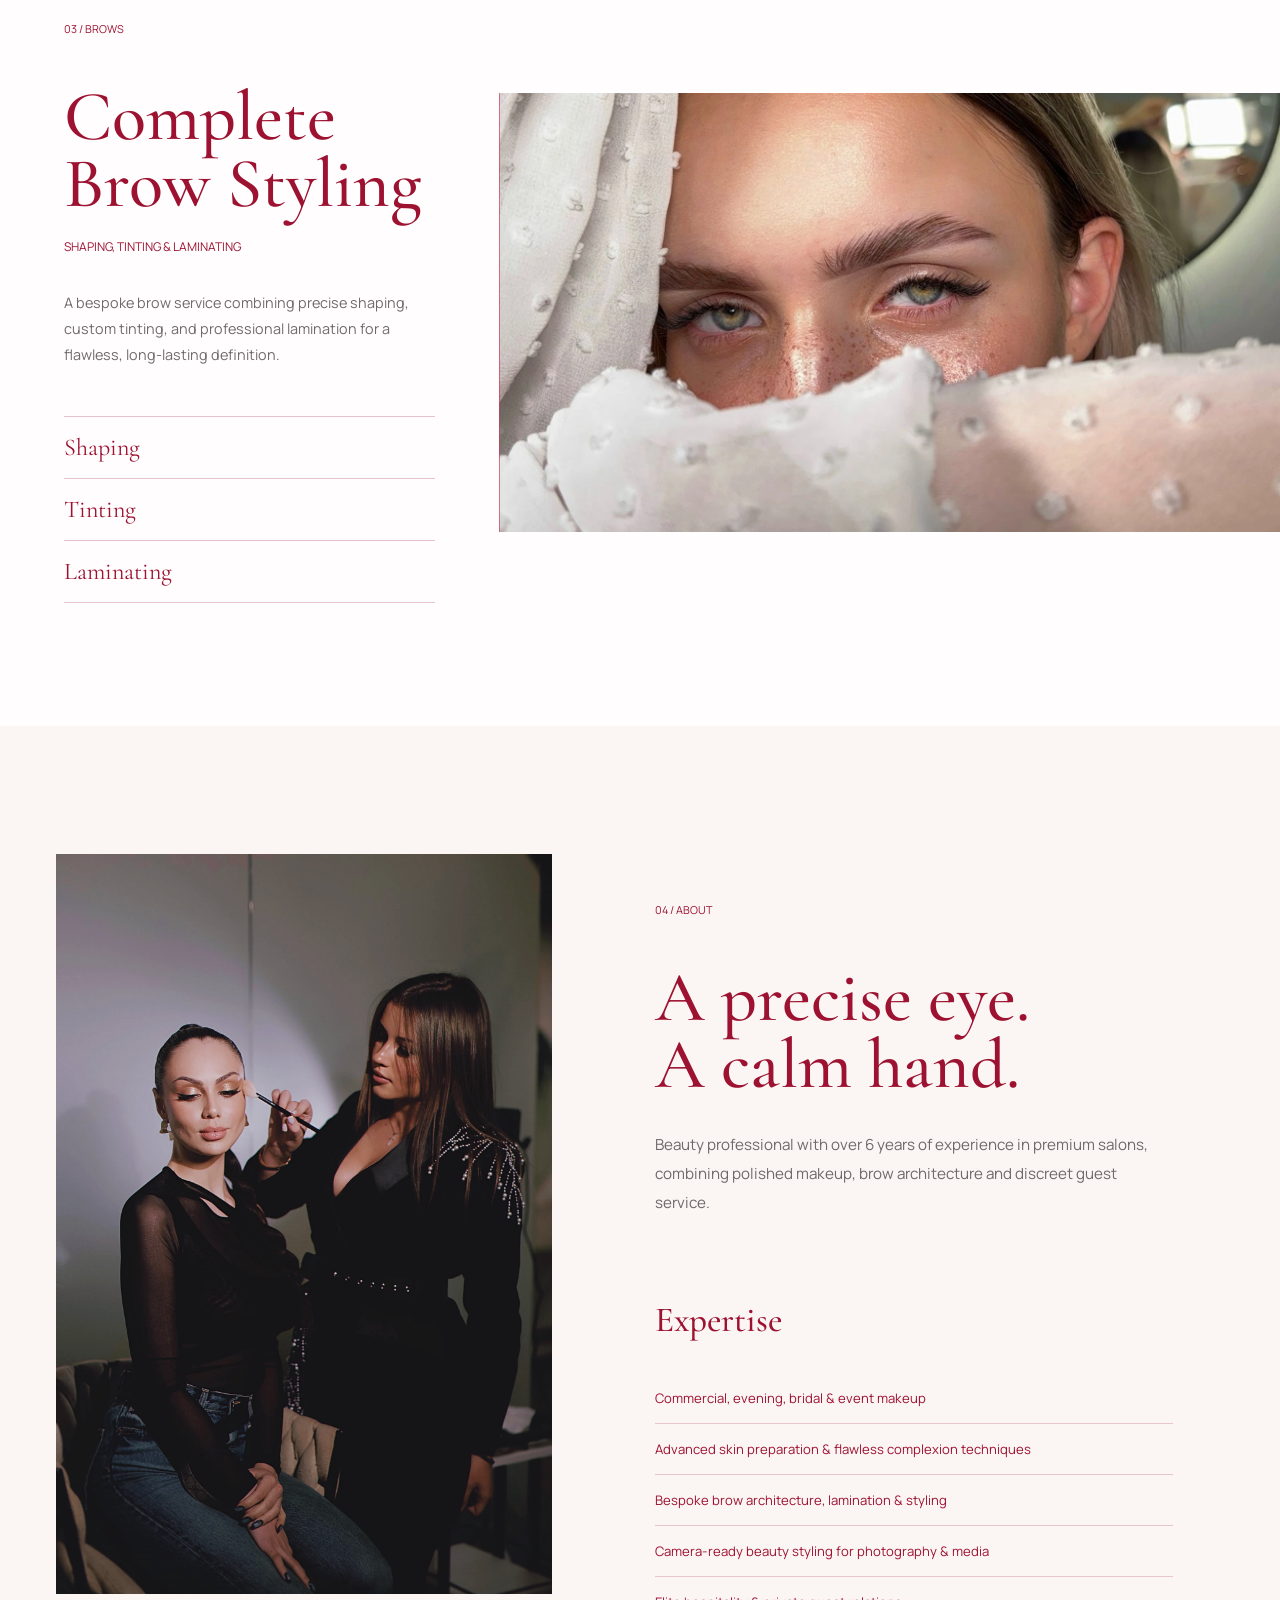
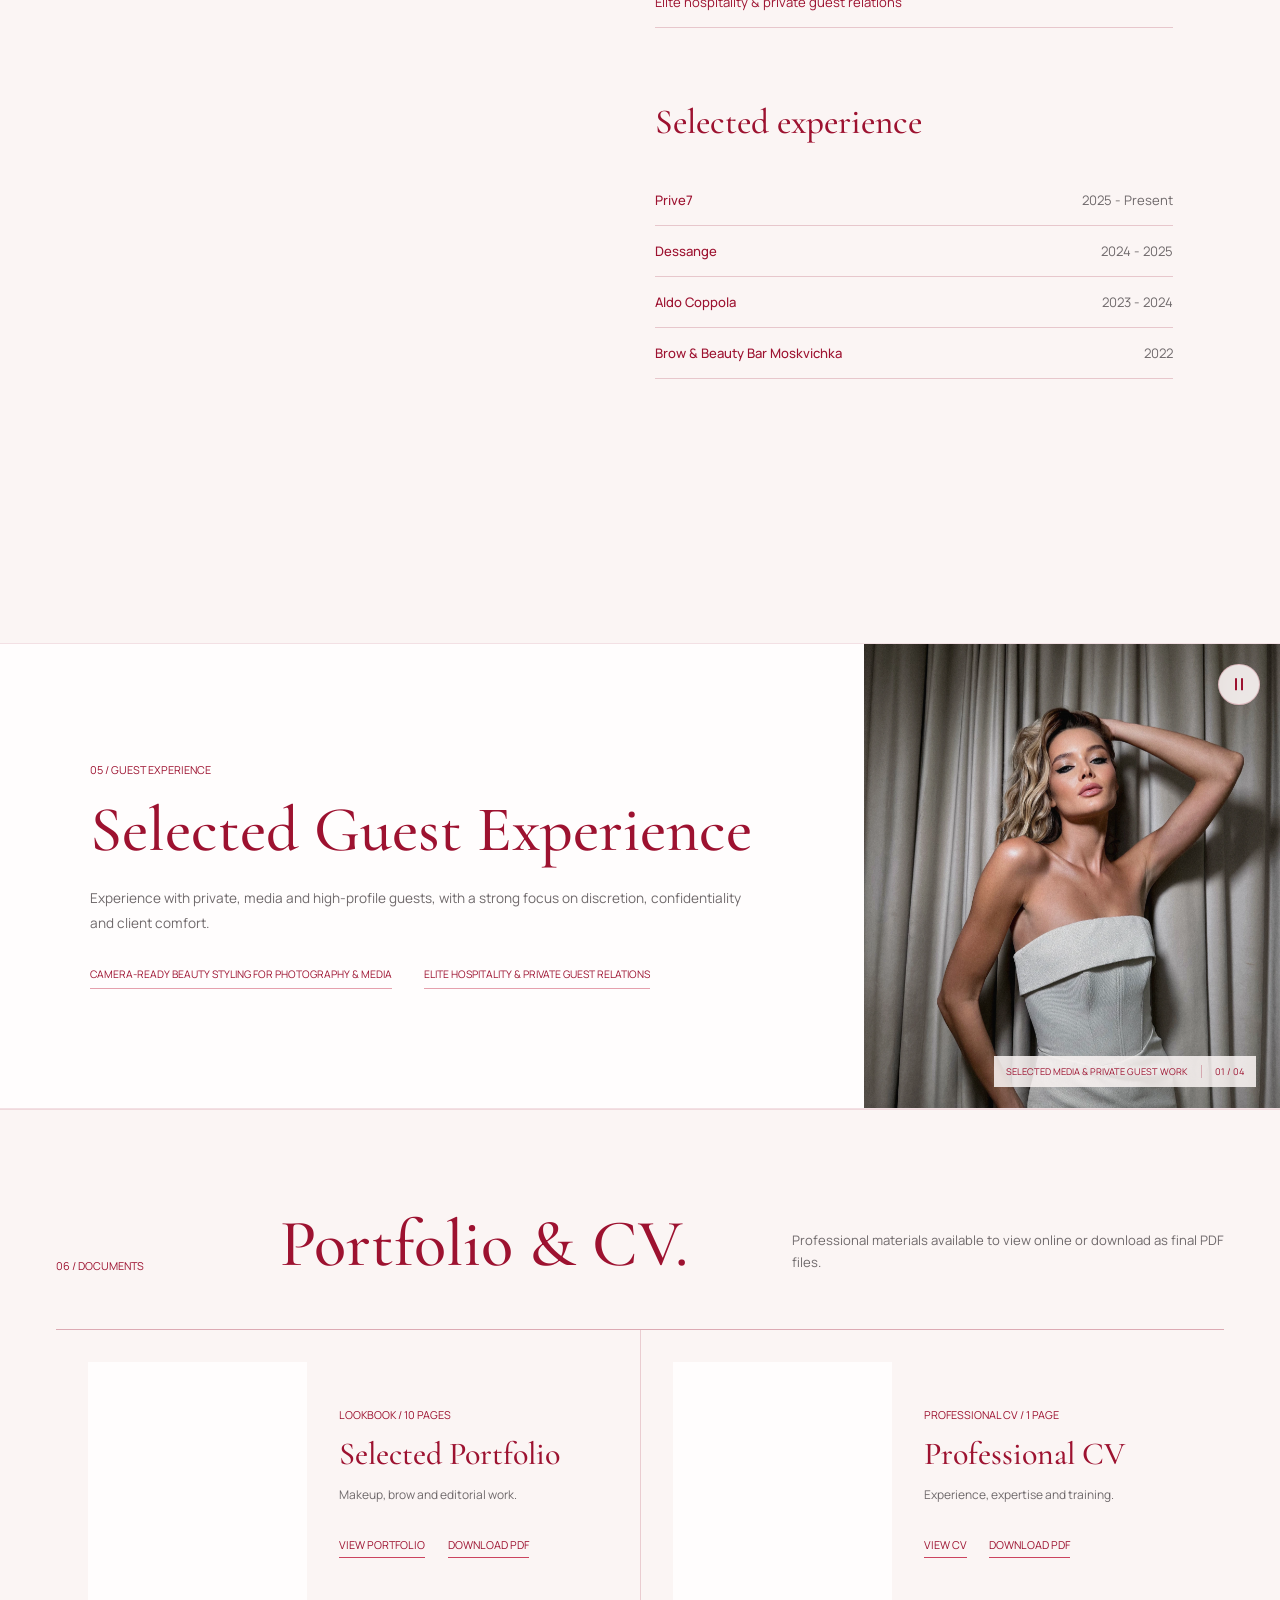
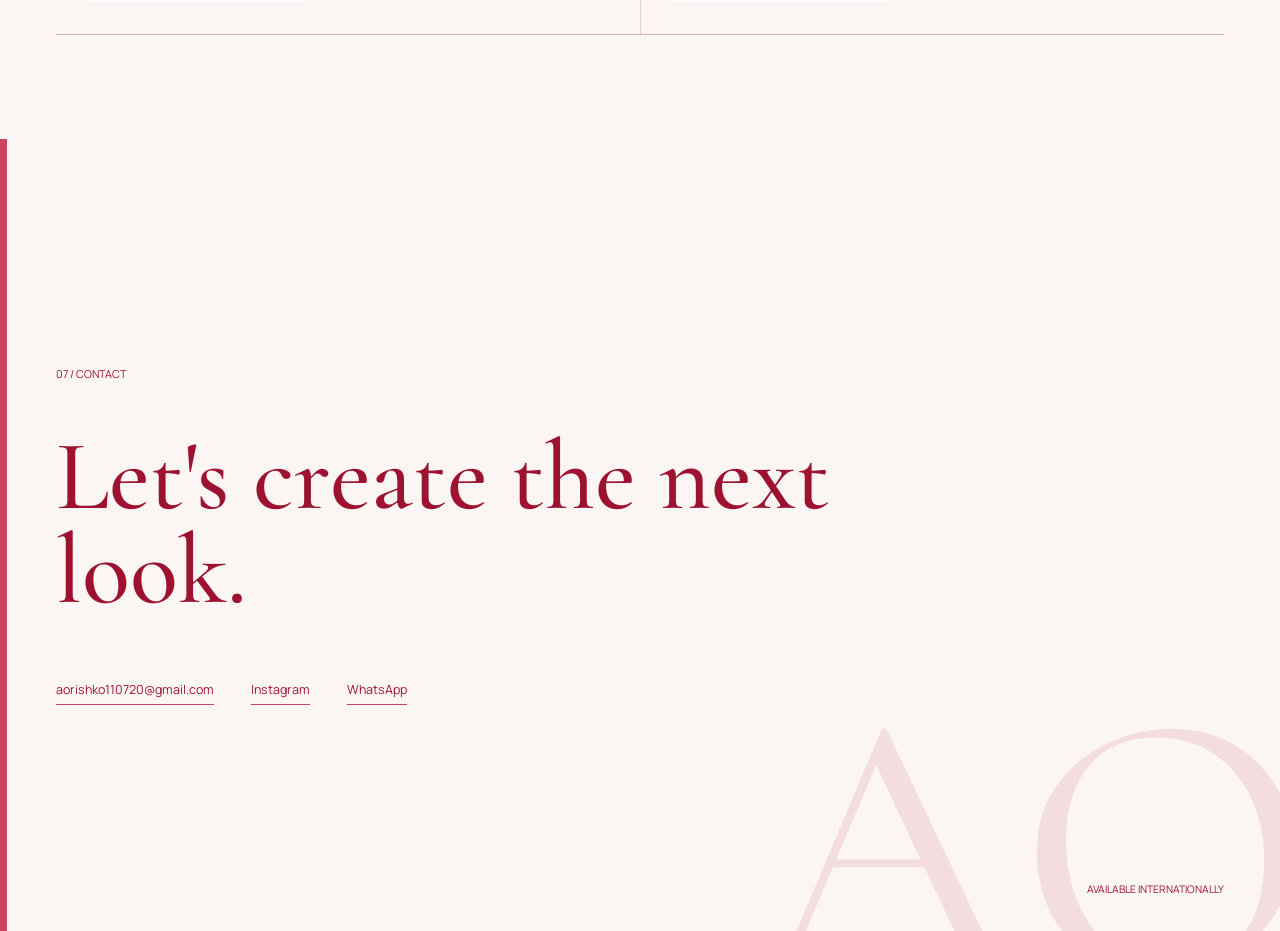
==== commit 1119d70b: "Align mobile selected work row edges" ====
--- a/index.html
+++ b/index.html
@@ -23,7 +23,7 @@
     <title>Alla Orishko | Makeup &amp; Brow Artist</title>
     <link rel="canonical" href="https://aivideomotionru-cloud.github.io/alla-orishko-portfolio/" />
     <link rel="icon" type="image/png" href="assets/favicon.png" />
-    <link rel="stylesheet" href="styles.css?v=97" />
+    <link rel="stylesheet" href="styles.css?v=98" />
     <link rel="stylesheet" href="hero-rebuild.css?v=1" />
   </head>
   <body>
--- a/styles.css
+++ b/styles.css
@@ -2353,6 +2353,19 @@
 .editorial-work-layout-a .editorial-work-row-two { grid-template-columns: repeat(2, minmax(0, 1fr)); }
 .editorial-work-layout-a .editorial-work-row-three { grid-template-columns: minmax(0, 1.13fr) minmax(0, 0.87fr); }
 
+.editorial-work-layout-a .editorial-work-row-three > .editorial-work,
+.editorial-work-layout-a .editorial-work-row-three-stack .editorial-work {
+  height: 100%;
+  min-height: 0;
+  grid-template-rows: minmax(0, 1fr) auto;
+}
+
+.editorial-work-layout-a .editorial-work-row-three img,
+.editorial-work-layout-a .editorial-work-row-three-stack img {
+  height: 100%;
+  min-height: 0;
+}
+
 .editorial-work-layout-a .editorial-work,
 .editorial-work-layout-a .editorial-work[data-work] {
   order: initial;
@@ -2375,6 +2388,10 @@
   .editorial-work-layout-a .editorial-work-row-three-stack {
     height: clamp(19rem, 82vw, 22rem);
   }
+
+  .editorial-work-layout-a .editorial-work-row-three-stack {
+    grid-template-rows: repeat(2, minmax(0, 1fr));
+  }
 }
 
 @media (max-width: 430px) {
